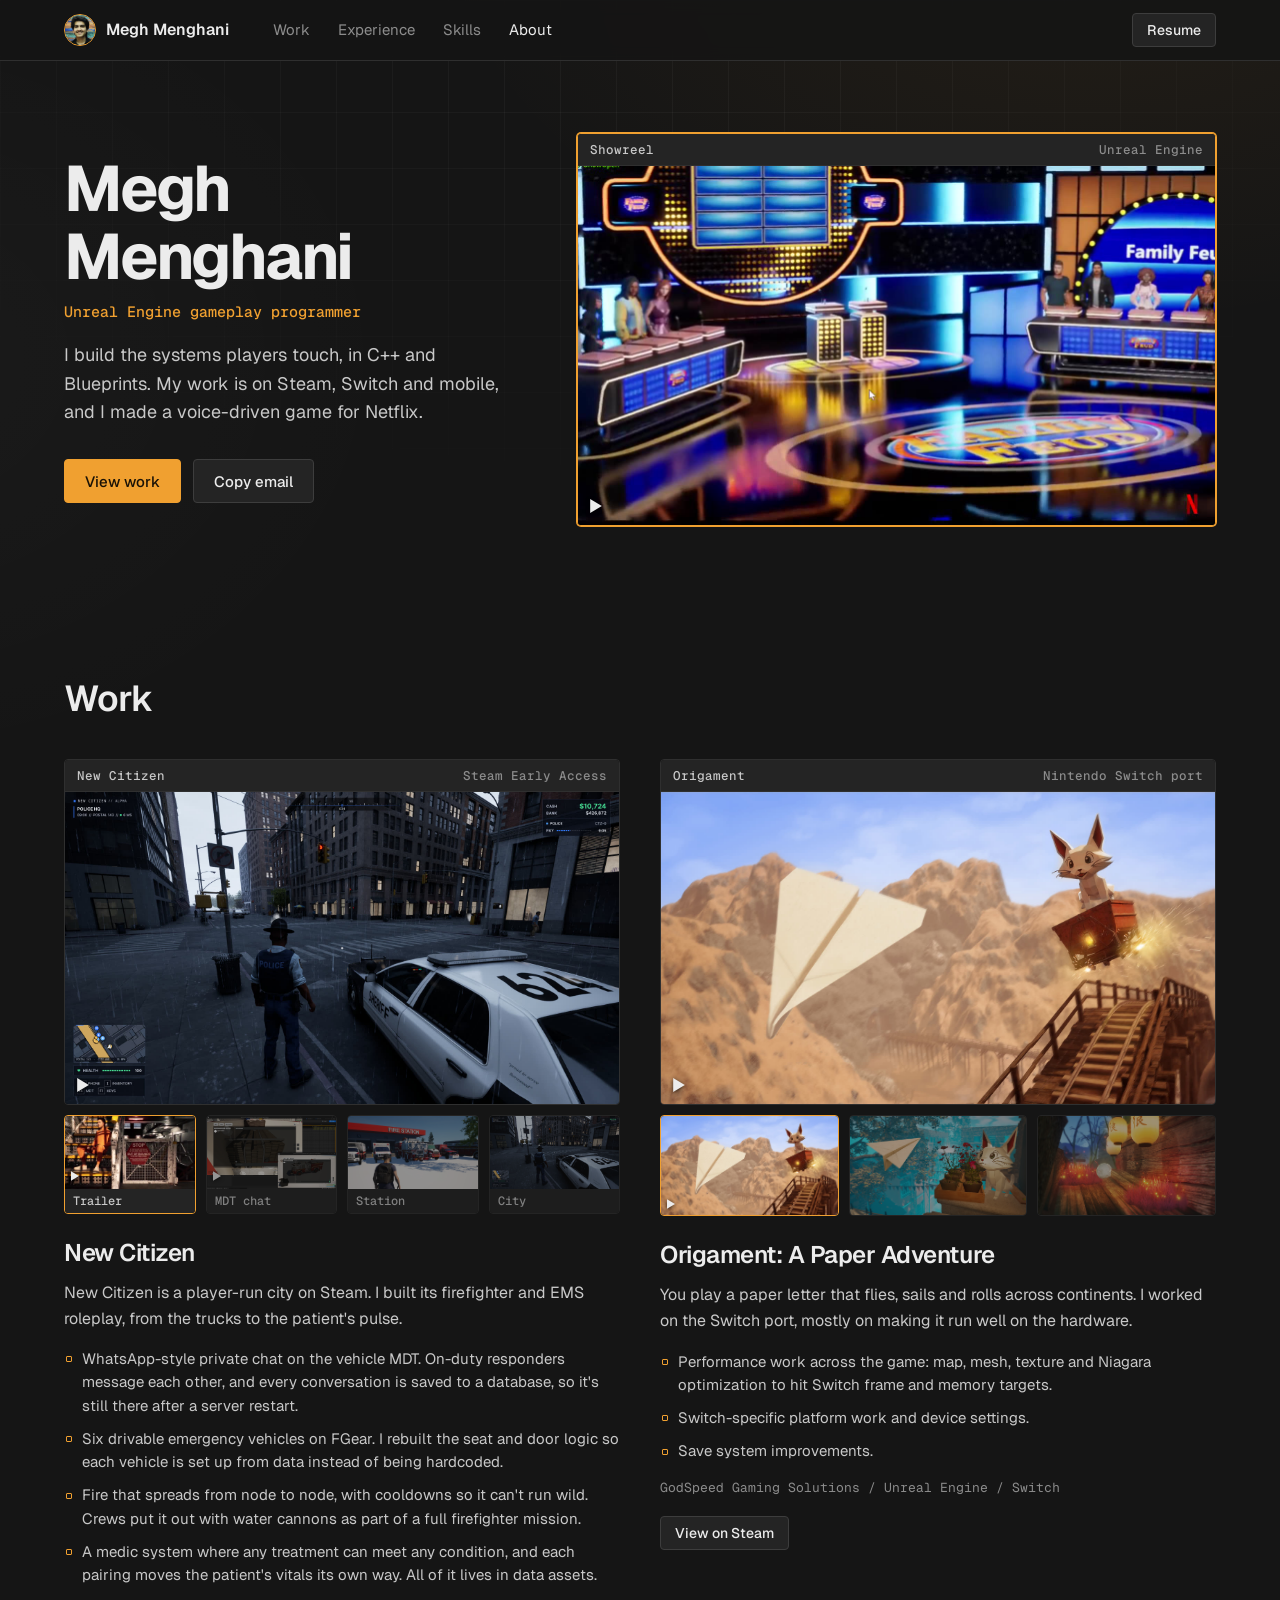
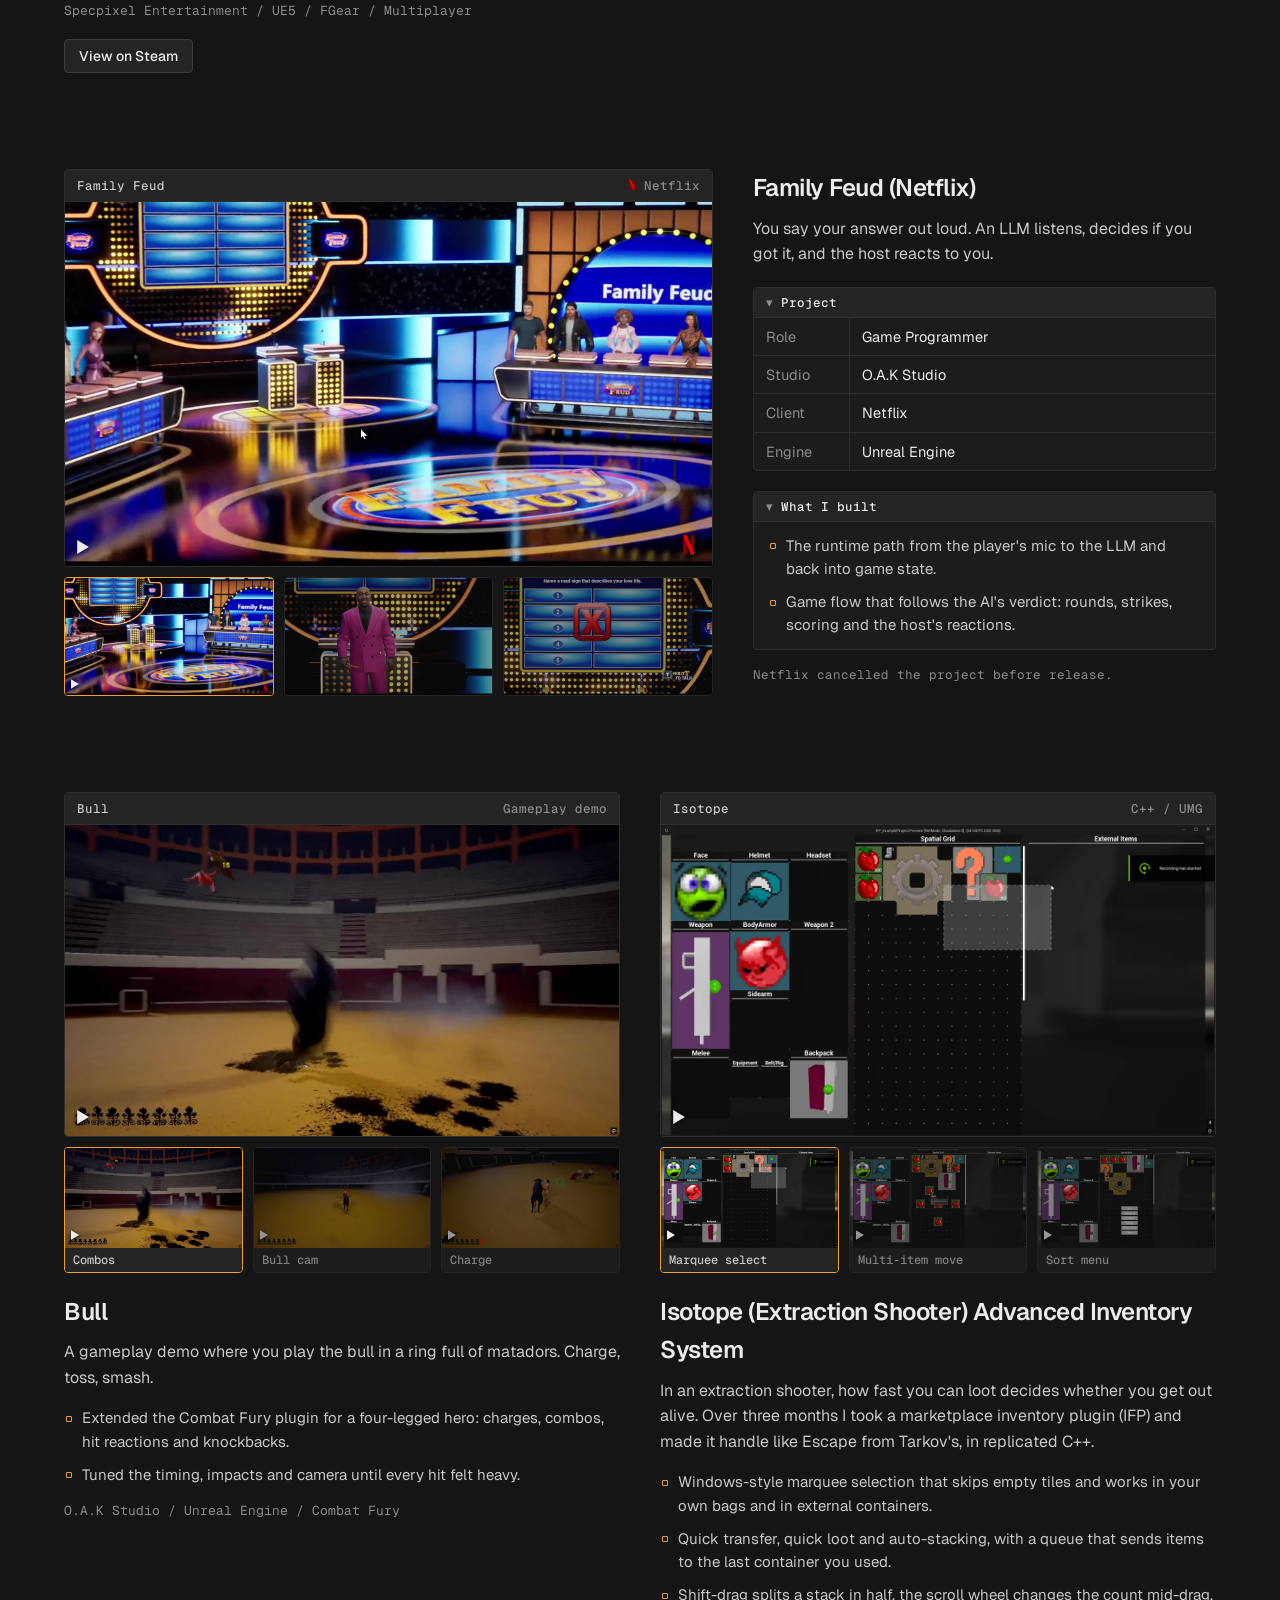
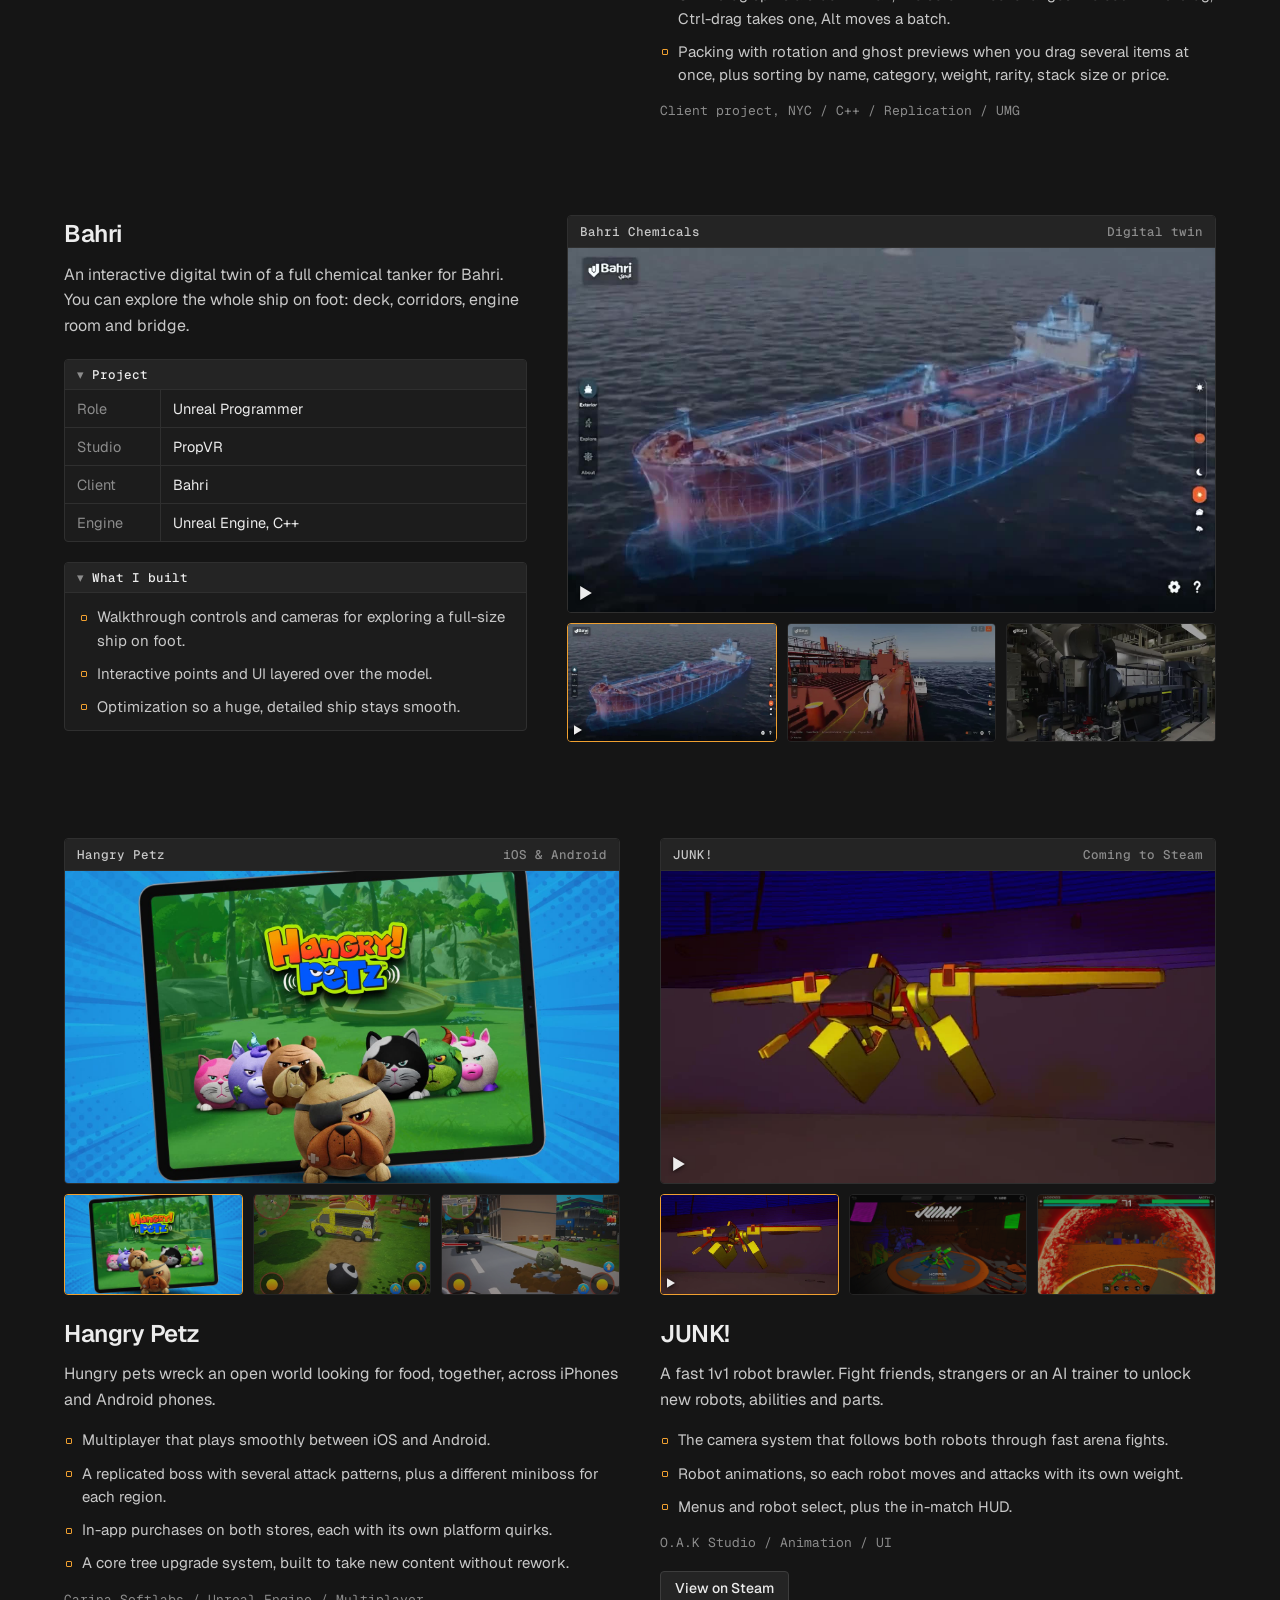
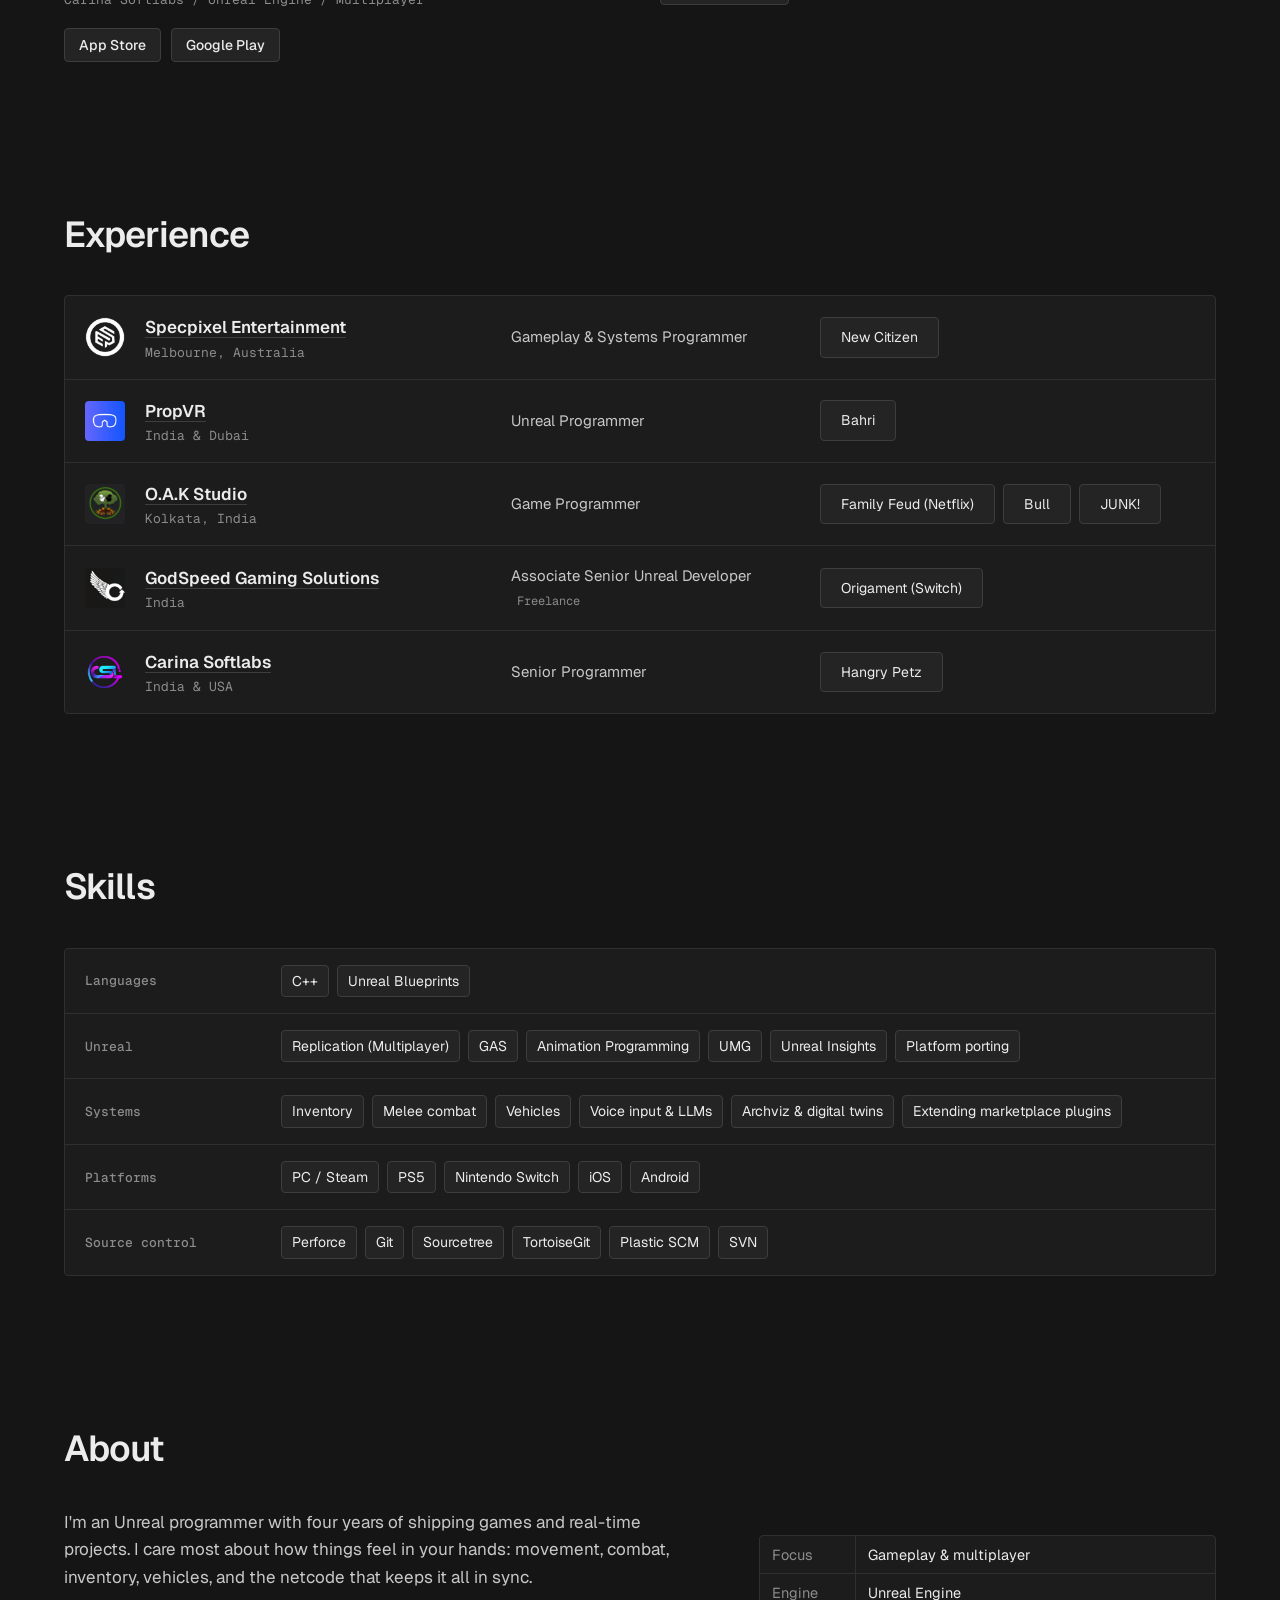
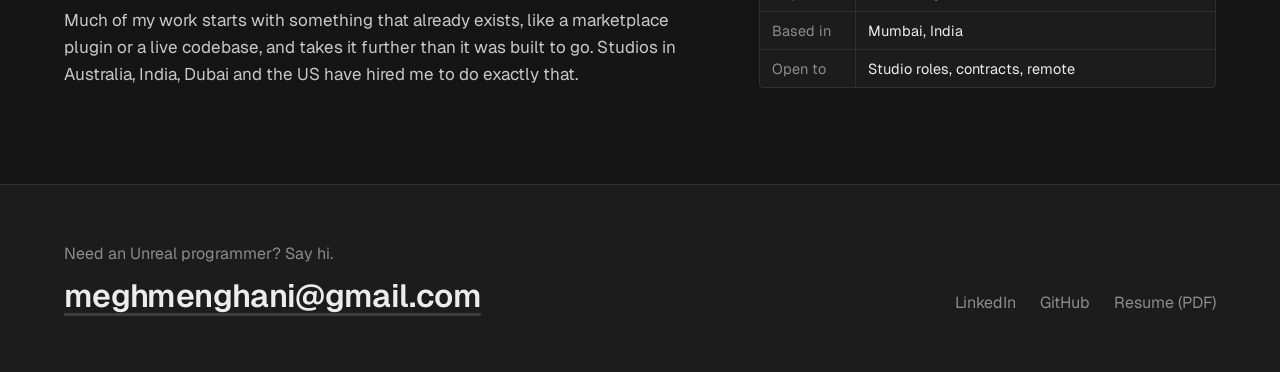
==== index.html @ 08fe666b "Initial portfolio site Single-page Unreal Engine portfolio: showreel, seven projects with video loop" ====
<!DOCTYPE html>
<html lang="en">
<head>
  <meta charset="UTF-8">
  <meta name="viewport" content="width=device-width, initial-scale=1.0">
  <title>Megh Menghani | Unreal Engine Programmer</title>
  <meta name="description" content="Megh Menghani builds gameplay systems in Unreal Engine. Work on Steam, Nintendo Switch, mobile, Netflix and real-time visualization.">
  <meta property="og:title" content="Megh Menghani | Unreal Engine Programmer">
  <meta property="og:description" content="Gameplay and multiplayer systems in Unreal Engine C++.">
  <meta property="og:image" content="assets/images/showreel.jpg">
  <meta name="theme-color" content="#151515">
  <link rel="icon" type="image/png" href="assets/images/favicon.png">

  <link rel="preconnect" href="https://fonts.googleapis.com">
  <link rel="preconnect" href="https://fonts.gstatic.com" crossorigin>
  <link href="https://fonts.googleapis.com/css2?family=Geist:wght@400;500;600;700&family=Geist+Mono:wght@400;500&display=swap" rel="stylesheet">
  <link rel="stylesheet" href="css/style.css?v=5">
</head>
<body>

  <header class="menubar">
    <div class="container menubar-inner">
      <a href="#top" class="brand">
        <img class="brand-mark" src="assets/images/megh-avatar.jpg" alt="" width="32" height="32">
        <span>Megh Menghani</span>
      </a>
      <nav class="menubar-links" aria-label="Sections">
        <a href="#work">Work</a>
        <a href="#experience">Experience</a>
        <a href="#skills">Skills</a>
        <a href="#about">About</a>
      </nav>
      <a href="assets/docs/resume.pdf" class="btn btn-ghost btn-sm" target="_blank" rel="noopener">Resume</a>
    </div>
  </header>

  <main id="top">
    <section class="hero container">
      <div class="hero-copy">
        <h1>Megh Menghani</h1>
        <p class="hero-role">Unreal Engine gameplay programmer</p>
        <p class="hero-sub">I build the systems players touch, in C++ and Blueprints. My work is on Steam, Switch and mobile, and I made a voice-driven game for Netflix.</p>
        <div class="hero-actions">
          <a href="#work" class="btn btn-primary">View work</a>
          <button type="button" class="btn btn-ghost js-copy-email">Copy email</button>
        </div>
      </div>

      <figure class="viewport is-selected hero-viewport">
        <figcaption class="viewport-bar">
          <span>Showreel</span>
          <span class="viewport-bar-meta">Unreal Engine</span>
        </figcaption>
        <video src="assets/video/showreel.mp4" poster="assets/images/showreel.jpg" autoplay muted loop playsinline preload="metadata" aria-label="Showreel of Family Feud, Bull, Bahri, Origament, New Citizen and the Isotope inventory"></video>
      </figure>
    </section>

    <section id="work" class="section container">
      <h2 class="section-title">Work</h2>

      <div class="project-pair">
        <!-- New Citizen (Specpixel) -->
        <article id="new-citizen" class="project reveal">
          <figure class="viewport">
            <figcaption class="viewport-bar">
              <span>New Citizen</span>
              <span class="viewport-bar-meta">Steam Early Access</span>
            </figcaption>
            <video class="js-main" src="assets/video/new-citizen-loop.mp4" poster="assets/images/new-citizen-1.jpg" muted loop playsinline preload="metadata" aria-label="New Citizen trailer clip"></video>
          </figure>
          <div class="thumbs thumbs-labeled">
            <button type="button" class="is-active" data-video="assets/video/new-citizen-loop.mp4"><img src="assets/images/new-citizen-trailer.jpg" alt="" loading="lazy"><span>Trailer</span></button>
            <button type="button" data-video="assets/video/new-citizen-mdt.mp4"><img src="assets/images/new-citizen-mdt.jpg" alt="" loading="lazy"><span>MDT chat</span></button>
            <button type="button"><img src="assets/images/new-citizen-3.jpg" alt="A paramedic in front of the fire station with the emergency vehicle fleet" loading="lazy"><span>Station</span></button>
            <button type="button"><img src="assets/images/new-citizen-1.jpg" alt="Police patrol on a city street" loading="lazy"><span>City</span></button>
          </div>
          <div class="details">
            <h3 class="details-title">New Citizen</h3>
            <p class="details-pitch">New Citizen is a player-run city on Steam. I built its firefighter and EMS roleplay, from the trucks to the patient's pulse.</p>
            <ul class="built">
              <li>WhatsApp-style private chat on the vehicle MDT. On-duty responders message each other, and every conversation is saved to a database, so it's still there after a server restart.</li>
              <li>Six drivable emergency vehicles on FGear. I rebuilt the seat and door logic so each vehicle is set up from data instead of being hardcoded.</li>
              <li>Fire that spreads from node to node, with cooldowns so it can't run wild. Crews put it out with water cannons as part of a full firefighter mission.</li>
              <li>A medic system where any treatment can meet any condition, and each pairing moves the patient's vitals its own way. All of it lives in data assets.</li>
            </ul>
            <p class="stack">Specpixel Entertainment / UE5 / FGear / Multiplayer</p>
            <div class="links">
              <a href="https://store.steampowered.com/app/2019700/New_Citizen_Alpha/" target="_blank" rel="noopener" class="btn btn-ghost btn-sm">View on Steam</a>
            </div>
          </div>
        </article>

        <!-- Origament (GodSpeed, Switch port) -->
        <article id="origament" class="project reveal">
          <figure class="viewport">
            <figcaption class="viewport-bar">
              <span>Origament</span>
              <span class="viewport-bar-meta">Nintendo Switch port</span>
            </figcaption>
            <video class="js-main" src="assets/video/origament-loop.mp4" poster="assets/images/origament-1.jpg" muted loop playsinline preload="metadata" aria-label="Origament trailer clip"></video>
          </figure>
          <div class="thumbs">
            <button type="button" class="is-active" data-video="assets/video/origament-loop.mp4"><img src="assets/images/origament-1.jpg" alt="Paper plane flying over a desert canyon" loading="lazy"></button>
            <button type="button"><img src="assets/images/origament-2.jpg" alt="Paper cat beside a flying paper plane" loading="lazy"></button>
            <button type="button"><img src="assets/images/origament-3.jpg" alt="Lantern-lit wooden walkway at night" loading="lazy"></button>
          </div>
          <div class="details">
            <h3 class="details-title">Origament: A Paper Adventure</h3>
            <p class="details-pitch">You play a paper letter that flies, sails and rolls across continents. I worked on the Switch port, mostly on making it run well on the hardware.</p>
            <ul class="built">
              <li>Performance work across the game: map, mesh, texture and Niagara optimization to hit Switch frame and memory targets.</li>
              <li>Switch-specific platform work and device settings.</li>
              <li>Save system improvements.</li>
            </ul>
            <p class="stack">GodSpeed Gaming Solutions / Unreal Engine / Switch</p>
            <div class="links">
              <a href="https://store.steampowered.com/app/3448430/Origament_A_Paper_Adventure/" target="_blank" rel="noopener" class="btn btn-ghost btn-sm">View on Steam</a>
            </div>
          </div>
        </article>
      </div>

      <!-- Family Feud (Netflix, O.A.K Studio) -->
      <article id="family-feud" class="project project-feature reveal">
        <div class="media">
          <figure class="viewport">
            <figcaption class="viewport-bar">
              <span>Family Feud</span>
              <span class="viewport-bar-meta"><img class="bar-logo" src="assets/images/netflix_logo_transparent.png" alt="" width="12" height="12">Netflix</span>
            </figcaption>
            <video class="js-main" src="assets/video/family-feud-loop.mp4" poster="assets/images/family-feud-loop.jpg" muted loop playsinline preload="metadata" aria-label="Family Feud gameplay clip, opening with the Netflix intro"></video>
          </figure>
          <div class="thumbs">
            <button type="button" class="is-active" data-video="assets/video/family-feud-loop.mp4"><img src="assets/images/family-feud-loop.jpg" alt="Family Feud gameplay clip" loading="lazy"></button>
            <button type="button"><img src="assets/images/family-feud-2.jpg" alt="The AI host in a pink suit reacting on stage" loading="lazy"></button>
            <button type="button"><img src="assets/images/family-feud-3.jpg" alt="Survey board with a strike" loading="lazy"></button>
          </div>
        </div>

        <div class="details">
          <h3 class="details-title">Family Feud (Netflix)</h3>
          <p class="details-pitch">You say your answer out loud. An LLM listens, decides if you got it, and the host reacts to you.</p>

          <div class="details-group">
            <div class="details-header">Project</div>
            <dl class="props">
              <dt>Role</dt><dd>Game Programmer</dd>
              <dt>Studio</dt><dd>O.A.K Studio</dd>
              <dt>Client</dt><dd>Netflix</dd>
              <dt>Engine</dt><dd>Unreal Engine</dd>
            </dl>
          </div>

          <div class="details-group">
            <div class="details-header">What I built</div>
            <ul class="built">
              <li>The runtime path from the player's mic to the LLM and back into game state.</li>
              <li>Game flow that follows the AI's verdict: rounds, strikes, scoring and the host's reactions.</li>
            </ul>
          </div>
          <p class="note">Netflix cancelled the project before release.</p>
        </div>
      </article>

      <div class="project-pair">
        <!-- Bull (O.A.K Studio gameplay demo) -->
        <article id="bull" class="project reveal">
          <figure class="viewport">
            <figcaption class="viewport-bar">
              <span>Bull</span>
              <span class="viewport-bar-meta">Gameplay demo</span>
            </figcaption>
            <video class="js-main" src="assets/video/bull-loop.mp4" poster="assets/images/bull-loop.jpg" muted loop playsinline preload="metadata" aria-label="Bull combat clip: a bull tossing matadors around an arena"></video>
          </figure>
          <div class="thumbs thumbs-labeled">
            <button type="button" class="is-active" data-video="assets/video/bull-loop.mp4"><img src="assets/images/bull-loop.jpg" alt="" loading="lazy"><span>Combos</span></button>
            <button type="button" data-video="assets/video/bull-run.mp4"><img src="assets/images/bull-run.jpg" alt="" loading="lazy"><span>Bull cam</span></button>
            <button type="button" data-video="assets/video/bull-charge.mp4"><img src="assets/images/bull-charge.jpg" alt="" loading="lazy"><span>Charge</span></button>
          </div>
          <div class="details">
            <h3 class="details-title">Bull</h3>
            <p class="details-pitch">A gameplay demo where you play the bull in a ring full of matadors. Charge, toss, smash.</p>
            <ul class="built">
              <li>Extended the Combat Fury plugin for a four-legged hero: charges, combos, hit reactions and knockbacks.</li>
              <li>Tuned the timing, impacts and camera until every hit felt heavy.</li>
            </ul>
            <p class="stack">O.A.K Studio / Unreal Engine / Combat Fury</p>
          </div>
        </article>

        <!-- Isotope inventory (client project, NYC) -->
        <article id="inventory" class="project reveal">
          <figure class="viewport">
            <figcaption class="viewport-bar">
              <span>Isotope</span>
              <span class="viewport-bar-meta">C++ / UMG</span>
            </figcaption>
            <video class="js-main" src="assets/video/inventory-marquee.mp4" poster="assets/images/inventory-marquee.jpg" muted loop playsinline preload="metadata" aria-label="Marquee selection in the inventory grid"></video>
          </figure>
          <div class="thumbs thumbs-labeled">
            <button type="button" class="is-active" data-video="assets/video/inventory-marquee.mp4"><img src="assets/images/inventory-marquee.jpg" alt="" loading="lazy"><span>Marquee select</span></button>
            <button type="button" data-video="assets/video/inventory-multi.mp4"><img src="assets/images/inventory-multi.jpg" alt="" loading="lazy"><span>Multi-item move</span></button>
            <button type="button" data-video="assets/video/inventory-sort.mp4"><img src="assets/images/inventory-sort.jpg" alt="" loading="lazy"><span>Sort menu</span></button>
          </div>
          <div class="details">
            <h3 class="details-title">Isotope (Extraction Shooter) Advanced Inventory System</h3>
            <p class="details-pitch">In an extraction shooter, how fast you can loot decides whether you get out alive. Over three months I took a marketplace inventory plugin (IFP) and made it handle like Escape from Tarkov's, in replicated C++.</p>
            <ul class="built">
              <li>Windows-style marquee selection that skips empty tiles and works in your own bags and in external containers.</li>
              <li>Quick transfer, quick loot and auto-stacking, with a queue that sends items to the last container you used.</li>
              <li>Shift-drag splits a stack in half, the scroll wheel changes the count mid-drag, Ctrl-drag takes one, Alt moves a batch.</li>
              <li>Packing with rotation and ghost previews when you drag several items at once, plus sorting by name, category, weight, rarity, stack size or price.</li>
            </ul>
            <p class="stack">Client project, NYC / C++ / Replication / UMG</p>
          </div>
        </article>
      </div>

      <!-- Bahri (PropVR) -->
      <article id="bahri" class="project project-feature project-feature--flip reveal">
        <div class="media">
          <figure class="viewport">
            <figcaption class="viewport-bar">
              <span>Bahri Chemicals</span>
              <span class="viewport-bar-meta">Digital twin</span>
            </figcaption>
            <video class="js-main" src="assets/video/bahri-loop.mp4" poster="assets/images/bahri-loop.jpg" muted loop playsinline preload="metadata" aria-label="Bahri tanker walkthrough clip"></video>
          </figure>
          <div class="thumbs">
            <button type="button" class="is-active" data-video="assets/video/bahri-loop.mp4"><img src="assets/images/bahri-loop.jpg" alt="Bahri walkthrough clip" loading="lazy"></button>
            <button type="button"><img src="assets/images/bahri-2.jpg" alt="Walking the tanker's deck" loading="lazy"></button>
            <button type="button"><img src="assets/images/bahri-3.jpg" alt="The ship's bridge" loading="lazy"></button>
          </div>
        </div>

        <div class="details">
          <h3 class="details-title">Bahri</h3>
          <p class="details-pitch">An interactive digital twin of a full chemical tanker for Bahri. You can explore the whole ship on foot: deck, corridors, engine room and bridge.</p>

          <div class="details-group">
            <div class="details-header">Project</div>
            <dl class="props">
              <dt>Role</dt><dd>Unreal Programmer</dd>
              <dt>Studio</dt><dd>PropVR</dd>
              <dt>Client</dt><dd>Bahri</dd>
              <dt>Engine</dt><dd>Unreal Engine, C++</dd>
            </dl>
          </div>

          <div class="details-group">
            <div class="details-header">What I built</div>
            <!-- VERIFY: swap in exactly what you built on Bahri -->
            <ul class="built">
              <li>Walkthrough controls and cameras for exploring a full-size ship on foot.</li>
              <li>Interactive points and UI layered over the model.</li>
              <li>Optimization so a huge, detailed ship stays smooth.</li>
            </ul>
          </div>
        </div>
      </article>

      <div class="project-pair">
        <!-- Hangry Petz (Carina Softlabs) -->
        <article id="hangry-petz" class="project reveal">
          <figure class="viewport">
            <figcaption class="viewport-bar">
              <span>Hangry Petz</span>
              <span class="viewport-bar-meta">iOS &amp; Android</span>
            </figcaption>
            <img class="js-main" src="assets/images/hangry-petz-1.jpg" alt="Hangry Petz key art with the cast of round pets" width="1600" height="900" loading="lazy">
          </figure>
          <div class="thumbs">
            <button type="button" class="is-active"><img src="assets/images/hangry-petz-1.jpg" alt="Hangry Petz key art with the cast of round pets" loading="lazy"></button>
            <button type="button"><img src="assets/images/hangry-petz-2.jpg" alt="A pet chasing a food truck" loading="lazy"></button>
            <button type="button"><img src="assets/images/hangry-petz-3.jpg" alt="A pet digging up a city street" loading="lazy"></button>
          </div>
          <div class="details">
            <h3 class="details-title">Hangry Petz</h3>
            <p class="details-pitch">Hungry pets wreck an open world looking for food, together, across iPhones and Android phones.</p>
            <ul class="built">
              <li>Multiplayer that plays smoothly between iOS and Android.</li>
              <li>A replicated boss with several attack patterns, plus a different miniboss for each region.</li>
              <li>In-app purchases on both stores, each with its own platform quirks.</li>
              <li>A core tree upgrade system, built to take new content without rework.</li>
            </ul>
            <p class="stack">Carina Softlabs / Unreal Engine / Multiplayer</p>
            <div class="links">
              <a href="https://apps.apple.com/us/app/hangry-petz/id6737511091" target="_blank" rel="noopener" class="btn btn-ghost btn-sm">App Store</a>
              <a href="https://play.google.com/store/apps/details?id=com.miracleskies.hangrypetz" target="_blank" rel="noopener" class="btn btn-ghost btn-sm">Google Play</a>
            </div>
          </div>
        </article>

        <!-- JUNK! (301 LLC) -->
        <article id="junk" class="project reveal">
          <figure class="viewport">
            <figcaption class="viewport-bar">
              <span>JUNK!</span>
              <span class="viewport-bar-meta">Coming to Steam</span>
            </figcaption>
            <video class="js-main" src="assets/video/junk-loop.mp4" poster="assets/images/junk-loop.jpg" muted loop playsinline preload="metadata" aria-label="JUNK! teaser clip"></video>
          </figure>
          <div class="thumbs">
            <button type="button" class="is-active" data-video="assets/video/junk-loop.mp4"><img src="assets/images/junk-loop.jpg" alt="JUNK! teaser clip" loading="lazy"></button>
            <button type="button"><img src="assets/images/junk-1.jpg" alt="Robot select screen" loading="lazy"></button>
            <button type="button"><img src="assets/images/junk-3.jpg" alt="Two robots fighting under a red energy dome" loading="lazy"></button>
          </div>
          <div class="details">
            <h3 class="details-title">JUNK!</h3>
            <p class="details-pitch">A fast 1v1 robot brawler. Fight friends, strangers or an AI trainer to unlock new robots, abilities and parts.</p>
            <ul class="built">
              <li>The camera system that follows both robots through fast arena fights.</li>
              <li>Robot animations, so each robot moves and attacks with its own weight.</li>
              <li>Menus and robot select, plus the in-match HUD.</li>
            </ul>
            <p class="stack">O.A.K Studio / Animation / UI</p>
            <div class="links">
              <a href="https://store.steampowered.com/app/2178300/JUNK/" target="_blank" rel="noopener" class="btn btn-ghost btn-sm">View on Steam</a>
            </div>
          </div>
        </article>
      </div>
    </section>

    <section id="experience" class="section container">
      <h2 class="section-title">Experience</h2>
      <ol class="panel xp reveal">
        <li class="xp-row">
          <img class="xp-logo" src="assets/images/logos/specpixel.png" alt="" width="36" height="36">
          <div class="xp-company">
            <a href="https://www.specpixel.com" target="_blank" rel="noopener">Specpixel Entertainment</a>
            <span>Melbourne, Australia</span>
          </div>
          <div class="xp-role">Gameplay &amp; Systems Programmer</div>
          <ul class="xp-projects chips"><li><a href="#new-citizen">New Citizen</a></li></ul>
        </li>
        <li class="xp-row">
          <img class="xp-logo" src="assets/images/logos/propvr.png" alt="" width="36" height="36">
          <div class="xp-company">
            <a href="https://www.linkedin.com/company/propvr/" target="_blank" rel="noopener">PropVR</a>
            <span>India &amp; Dubai</span>
          </div>
          <div class="xp-role">Unreal Programmer</div>
          <ul class="xp-projects chips"><li><a href="#bahri">Bahri</a></li></ul>
        </li>
        <li class="xp-row">
          <img class="xp-logo" src="assets/images/logos/oak.png" alt="" width="36" height="36">
          <div class="xp-company">
            <a href="https://oakstudio.co.in" target="_blank" rel="noopener">O.A.K Studio</a>
            <span>Kolkata, India</span>
          </div>
          <div class="xp-role">Game Programmer</div>
          <ul class="xp-projects chips"><li><a href="#family-feud">Family Feud (Netflix)</a></li><li><a href="#bull">Bull</a></li><li><a href="#junk">JUNK!</a></li></ul>
        </li>
        <li class="xp-row">
          <img class="xp-logo" src="assets/images/logos/godspeed.png" alt="" width="36" height="36">
          <div class="xp-company">
            <a href="https://www.godspeedgames.com" target="_blank" rel="noopener">GodSpeed Gaming Solutions</a>
            <span>India</span>
          </div>
          <div class="xp-role">Associate Senior Unreal Developer <small>Freelance</small></div>
          <ul class="xp-projects chips"><li><a href="#origament">Origament (Switch)</a></li></ul>
        </li>
        <li class="xp-row">
          <img class="xp-logo" src="assets/images/logos/carina.png" alt="" width="36" height="36">
          <div class="xp-company">
            <a href="https://www.carinasoftlabs.com" target="_blank" rel="noopener">Carina Softlabs</a>
            <span>India &amp; USA</span>
          </div>
          <div class="xp-role">Senior Programmer</div>
          <ul class="xp-projects chips"><li><a href="#hangry-petz">Hangry Petz</a></li></ul>
        </li>
      </ol>
    </section>

    <section id="skills" class="section container">
      <h2 class="section-title">Skills</h2>
      <div class="panel reveal">
        <div class="skill-row">
          <span class="skill-label">Languages</span>
          <ul class="chips"><li>C++</li><li>Unreal Blueprints</li></ul>
        </div>
        <div class="skill-row">
          <span class="skill-label">Unreal</span>
          <ul class="chips"><li>Replication (Multiplayer)</li><li>GAS</li><li>Animation Programming</li><li>UMG</li><li>Unreal Insights</li><li>Platform porting</li></ul>
        </div>
        <div class="skill-row">
          <span class="skill-label">Systems</span>
          <ul class="chips"><li>Inventory</li><li>Melee combat</li><li>Vehicles</li><li>Voice input &amp; LLMs</li><li>Archviz &amp; digital twins</li><li>Extending marketplace plugins</li></ul>
        </div>
        <div class="skill-row">
          <span class="skill-label">Platforms</span>
          <ul class="chips"><li>PC / Steam</li><li>PS5</li><li>Nintendo Switch</li><li>iOS</li><li>Android</li></ul>
        </div>
        <div class="skill-row">
          <span class="skill-label">Source control</span>
          <ul class="chips"><li>Perforce</li><li>Git</li><li>Sourcetree</li><li>TortoiseGit</li><li>Plastic SCM</li><li>SVN</li></ul>
        </div>
      </div>
    </section>

    <section id="about" class="section container about">
      <div class="about-text reveal">
        <h2 class="section-title">About</h2>
        <p>I'm an Unreal programmer with four years of shipping games and real-time projects. I care most about how things feel in your hands: movement, combat, inventory, vehicles, and the netcode that keeps it all in sync.</p>
        <p>Much of my work starts with something that already exists, like a marketplace plugin or a live codebase, and takes it further than it was built to go. Studios in Australia, India, Dubai and the US have hired me to do exactly that.</p>
      </div>
      <dl class="props about-props reveal">
        <dt>Focus</dt><dd>Gameplay &amp; multiplayer</dd>
        <dt>Engine</dt><dd>Unreal Engine</dd>
        <dt>Based in</dt><dd>Mumbai, India</dd>
        <dt>Open to</dt><dd>Studio roles, contracts, remote</dd>
      </dl>
    </section>
  </main>

  <footer class="footer">
    <div class="container footer-inner">
      <div>
        <p class="footer-lead">Need an Unreal programmer? Say hi.</p>
        <button type="button" class="footer-email js-copy-email">meghmenghani@gmail.com</button>
      </div>
      <nav class="footer-links" aria-label="Elsewhere">
        <a href="https://www.linkedin.com/in/megh-menghani/" target="_blank" rel="noopener">LinkedIn</a>
        <a href="https://github.com/Megh-Menghani" target="_blank" rel="noopener">GitHub</a>
        <a href="assets/docs/resume.pdf" target="_blank" rel="noopener">Resume (PDF)</a>
      </nav>
    </div>
  </footer>

  <div id="toast" class="toast" role="status" aria-live="polite">Email copied</div>

  <script src="js/main.js?v=4"></script>
</body>
</html>
---- css/style.css ----
/* Megh Menghani portfolio. Unreal Editor-inspired dark panels, one accent:
   the orange outline UE draws around a selected actor. */

:root {
  --bg: #151515;          /* editor background */
  --panel: #1c1c1c;       /* details / outliner panel */
  --panel-head: #242424;  /* category header, viewport bar */
  --line: #2f2f2f;
  --line-strong: #3d3d3d;
  --text: #c8c8c8;
  --text-bright: #ececec;
  --text-muted: #8c8c8c;
  --accent: #f0a030;      /* selection orange */
  --accent-ink: #1a1206;
  --radius: 4px;
  --font: "Geist", system-ui, -apple-system, "Segoe UI", sans-serif;
  --mono: "Geist Mono", ui-monospace, Consolas, monospace;
  --ease: cubic-bezier(0.16, 1, 0.3, 1);
  color-scheme: dark;
}

*, *::before, *::after { box-sizing: border-box; }
html { scroll-behavior: smooth; scroll-padding-top: 72px; }
body {
  margin: 0;
  background:
    radial-gradient(1100px 700px at 85% -10%, rgb(240 160 48 / .07), transparent 60%),
    radial-gradient(900px 700px at -10% 40%, rgb(255 255 255 / .025), transparent 60%),
    var(--bg);
  background-attachment: fixed;
  color: var(--text);
  font: 400 16px/1.6 var(--font);
  -webkit-font-smoothing: antialiased;
}
/* Editor viewport grid behind everything, fading out down the screen. See DESIGN.md to revert. */
body::before {
  content: ""; position: fixed; inset: 0; z-index: -1; pointer-events: none;
  background:
    linear-gradient(rgb(255 255 255 / .035) 1px, transparent 1px) 0 0 / 56px 56px,
    linear-gradient(90deg, rgb(255 255 255 / .035) 1px, transparent 1px) 0 0 / 56px 56px;
  -webkit-mask-image: radial-gradient(ellipse 90% 70% at 50% 0%, #000 20%, transparent 85%);
          mask-image: radial-gradient(ellipse 90% 70% at 50% 0%, #000 20%, transparent 85%);
}
img { display: block; max-width: 100%; height: auto; }
a { color: inherit; text-decoration: none; }
h1, h2, h3, p, ul, dl, figure { margin: 0; }
ul { padding: 0; list-style: none; }
:focus-visible { outline: 2px solid var(--accent); outline-offset: 2px; }

.container { width: 100%; max-width: 1200px; margin: 0 auto; padding-inline: 24px; }

/* Buttons */
.btn {
  display: inline-flex; align-items: center; justify-content: center;
  height: 44px; padding: 0 20px;
  border: 1px solid var(--line-strong); border-radius: var(--radius);
  background: var(--panel-head); color: var(--text-bright);
  font: 500 15px var(--font); white-space: nowrap; cursor: pointer;
  transition: border-color .2s var(--ease), background .2s var(--ease), transform .1s;
}
.btn:hover { border-color: var(--accent); }
.btn:active { transform: translateY(1px); }
.btn-primary { background: var(--accent); border-color: var(--accent); color: var(--accent-ink); }
.btn-primary:hover { background: #f5b04e; }
.btn-sm { height: 34px; padding: 0 14px; font-size: 14px; }

/* Menu bar */
.menubar {
  position: sticky; top: 0; z-index: 10;
  background: rgb(21 21 21 / .92);
  backdrop-filter: blur(8px); -webkit-backdrop-filter: blur(8px);
  border-bottom: 1px solid var(--line);
}
.menubar-inner { display: flex; align-items: center; gap: 32px; height: 60px; }
.brand { display: flex; align-items: center; gap: 10px; font-weight: 600; color: var(--text-bright); }
.brand-mark {
  width: 32px; height: 32px; object-fit: cover;
  border: 1.5px solid var(--accent); border-radius: 50%;
}
.menubar-links { display: flex; gap: 4px; margin-right: auto; }
.menubar-links a {
  padding: 6px 12px; border-radius: var(--radius);
  font-size: 15px; color: var(--text-muted);
  transition: color .2s, background .2s;
}
.menubar-links a:hover { color: var(--text-bright); background: var(--panel-head); }
.menubar-links a.active { color: var(--text-bright); }

/* Viewport frame: the editor viewport, used for all project media */
.viewport {
  position: relative;
  border: 1px solid var(--line); border-radius: var(--radius);
  background: #0e0e0e; overflow: hidden;
  transition: border-color .25s var(--ease), box-shadow .25s var(--ease);
}
.viewport > video { cursor: pointer; }

/* Small play badge on paused videos; hidden while playing */
.viewport.has-video::after,
.thumbs button[data-video]::after {
  content: ""; position: absolute; pointer-events: none;
  background: no-repeat center / contain url("data:image/svg+xml,%3Csvg xmlns='http://www.w3.org/2000/svg' viewBox='0 0 10 12'%3E%3Cpath d='M0 0l10 6-10 6z' fill='%23ececec'/%3E%3C/svg%3E");
  filter: drop-shadow(0 1px 2px rgb(0 0 0 / .8));
  transition: opacity .25s var(--ease);
}
.viewport.has-video::after { left: 12px; bottom: 12px; width: 12px; height: 14px; }
.viewport.is-playing::after { opacity: 0; }
.thumbs button[data-video] { position: relative; }
.thumbs button[data-video]::after { left: 6px; bottom: 6px; width: 8px; height: 10px; }
.thumbs-labeled button[data-video]::after { bottom: 32px; }
.viewport > img, .viewport > video { display: block; width: 100%; aspect-ratio: 16 / 9; object-fit: cover; }
.viewport-bar {
  display: flex; justify-content: space-between; gap: 12px;
  padding: 7px 12px;
  background: var(--panel-head); border-bottom: 1px solid var(--line);
  font: 500 12.5px var(--mono); color: var(--text);
}
.viewport-bar-meta { color: var(--text-muted); }
/* Selected-actor outline, on the hero and on hover */
.viewport.is-selected,
.project:hover .viewport {
  border-color: var(--accent);
  box-shadow: 0 0 0 1px var(--accent);
}
/* Empty viewport: editor grid floor until real captures exist */
.viewport-grid {
  display: grid; place-items: center; aspect-ratio: 16 / 9;
  background:
    radial-gradient(ellipse at center, transparent 30%, #0e0e0e 85%),
    linear-gradient(#232323 1px, transparent 1px) 0 0 / 40px 40px,
    linear-gradient(90deg, #232323 1px, transparent 1px) 0 0 / 40px 40px,
    #121212;
}
.viewport-grid span { font: 600 clamp(22px, 3vw, 32px) var(--font); color: var(--line-strong); letter-spacing: -0.02em; }

/* Hero */
.hero {
  display: grid; grid-template-columns: 5fr 7fr; gap: 56px; align-items: center;
  padding-top: 72px; padding-bottom: 96px;
}
.hero h1 {
  font-size: clamp(40px, 5.2vw, 64px); font-weight: 700;
  line-height: 1.05; letter-spacing: -0.035em; color: var(--text-bright);
}
.hero-role { margin-top: 12px; font: 500 15px var(--mono); color: var(--accent); }
.hero-sub { margin-top: 20px; max-width: 40ch; font-size: 18px; color: var(--text); }
.hero-actions { display: flex; flex-wrap: wrap; gap: 12px; margin-top: 32px; }

/* Sections */
.section { padding-top: 48px; padding-bottom: 96px; }
.section-title {
  margin-bottom: 32px;
  font-size: clamp(28px, 3vw, 36px); font-weight: 600;
  letter-spacing: -0.025em; color: var(--text-bright);
}

/* Projects */
.project-feature { display: grid; grid-template-columns: 7fr 5fr; gap: 40px; align-items: start; }
.project-feature--flip { grid-template-columns: 5fr 7fr; }
.project-feature--flip .media { order: 2; }
.project-pair, .project-feature + .project-pair, .project-pair + .project-feature { margin-top: 96px; }
.section-title + .project-pair { margin-top: 0; }
.project-pair { display: grid; grid-template-columns: 1fr 1fr; gap: 40px; }

/* Thumbnail strip under feature media; click swaps the main shot */
.thumbs { display: grid; grid-auto-flow: column; grid-auto-columns: 1fr; gap: 10px; margin-top: 10px; }
.thumbs button {
  padding: 0; border: 1px solid var(--line); border-radius: var(--radius);
  background: none; overflow: hidden; cursor: pointer; opacity: .6;
  transition: opacity .2s, border-color .2s;
}
.thumbs button:hover { opacity: 1; }
.thumbs button.is-active { opacity: 1; border-color: var(--accent); }
.thumbs img { display: block; width: 100%; aspect-ratio: 16 / 9; object-fit: cover; }
.thumbs-labeled span {
  display: block; padding: 4px 8px; background: var(--panel-head);
  font: 500 12px var(--mono); color: var(--text); text-align: left;
}
.project-pair .thumbs + .details { margin-top: 20px; }
.bar-logo { display: inline-block; width: 12px; height: 12px; margin-right: 6px; vertical-align: -1px; }
.xp-projects span { display: block; padding: 4px 10px; color: var(--text-muted); }
.note { margin-top: 16px; font: 12.5px var(--mono); color: var(--text-muted); }

/* Experience: one panel, a row per studio */
.xp { margin: 0; padding: 0; list-style: none; }
.xp-row {
  display: grid; grid-template-columns: 40px 1.2fr 1fr 1.3fr; gap: 20px; align-items: center;
  padding: 18px 20px;
}
.xp-row + .xp-row { border-top: 1px solid var(--line); }
.xp-company { display: grid; gap: 2px; }
.xp-logo {
  width: 40px; height: 40px; object-fit: contain; border-radius: var(--radius);
}
.xp-company a, .xp-name { font-weight: 600; font-size: 17px; color: var(--text-bright); }
.xp-company a { text-decoration: underline; text-decoration-color: var(--line-strong); text-underline-offset: 4px; transition: text-decoration-color .2s; }
.xp-company a:hover { text-decoration-color: var(--accent); }
.xp-company span:not(.xp-name) { font: 13px var(--mono); color: var(--text-muted); }
.xp-role { font-size: 15px; color: var(--text); }
.xp-role small { margin-left: 6px; font: 12px var(--mono); color: var(--text-muted); }
.xp-projects li { padding: 0; }
.xp-projects a { display: block; padding: 4px 10px; transition: color .2s; }
.xp-projects li:hover { border-color: var(--accent); }
.project-pair .viewport + .details { margin-top: 24px; }

.details-title { font-size: 24px; font-weight: 600; letter-spacing: -0.02em; color: var(--text-bright); }
.details-pitch { margin-top: 8px; color: var(--text); max-width: 60ch; }

/* Details panel: UE-style collapsible category with property rows */
.details-group {
  margin-top: 20px;
  border: 1px solid var(--line); border-radius: var(--radius);
  background: var(--panel); overflow: hidden;
}
.details-header {
  padding: 6px 12px;
  background: var(--panel-head); border-bottom: 1px solid var(--line);
  font: 500 12.5px var(--mono); color: var(--text-bright);
}
.details-header::before { content: "\25BE"; margin-right: 8px; color: var(--text-muted); }
.details-group .built { padding: 12px 14px; }

.props { display: grid; grid-template-columns: minmax(96px, auto) 1fr; }
.props dt, .props dd { padding: 7px 12px; font-size: 14.5px; }
.props dt { color: var(--text-muted); border-right: 1px solid var(--line); }
.props dd { margin: 0; color: var(--text-bright); }
.props dt:not(:first-of-type), .props dd:not(:first-of-type) { border-top: 1px solid var(--line); }

.built { display: grid; gap: 10px; margin-top: 16px; }
.details-group .built { margin-top: 0; }
.built li { position: relative; padding-left: 18px; font-size: 15px; line-height: 1.55; }
.built li::before {
  content: ""; position: absolute; left: 2px; top: .62em;
  width: 6px; height: 6px; border: 1.5px solid var(--accent); border-radius: 1px;
}

.links { display: flex; flex-wrap: wrap; gap: 10px; margin-top: 20px; }
.stack { margin-top: 16px; font: 13px var(--mono); color: var(--text-muted); }

/* Skills panel */
.panel { border: 1px solid var(--line); border-radius: var(--radius); background: var(--panel); }
.skill-row { display: grid; grid-template-columns: 180px 1fr; gap: 16px; align-items: center; padding: 16px 20px; }
.skill-row + .skill-row { border-top: 1px solid var(--line); }
.skill-label { font: 500 13px var(--mono); color: var(--text-muted); }
.chips { display: flex; flex-wrap: wrap; gap: 8px; }
.chips li {
  padding: 4px 10px;
  border: 1px solid var(--line-strong); border-radius: var(--radius);
  background: var(--panel-head); font-size: 14px; color: var(--text-bright);
}

/* About */
.about { display: grid; grid-template-columns: 7fr 5fr; gap: 56px; align-items: end; }
.about-text p { max-width: 58ch; font-size: 17px; }
.about-text p + p { margin-top: 16px; }
.about-props { border: 1px solid var(--line); border-radius: var(--radius); background: var(--panel); }

/* Footer */
.footer { border-top: 1px solid var(--line); background: var(--panel); padding: 56px 0; }
.footer-inner { display: flex; justify-content: space-between; align-items: end; gap: 32px; flex-wrap: wrap; }
.footer-lead { color: var(--text-muted); }
.footer-email {
  margin-top: 8px; padding: 0; border: 0; background: none; cursor: pointer;
  font: 600 clamp(22px, 3vw, 32px) var(--font); letter-spacing: -0.02em; color: var(--text-bright);
  text-decoration: underline; text-decoration-color: var(--line-strong); text-underline-offset: 6px;
  transition: text-decoration-color .2s;
}
.footer-email:hover { text-decoration-color: var(--accent); }
.footer-links { display: flex; gap: 24px; }
.footer-links a { color: var(--text-muted); transition: color .2s; }
.footer-links a:hover { color: var(--text-bright); }

/* Toast */
.toast {
  position: fixed; left: 50%; bottom: 24px; z-index: 20;
  padding: 10px 16px;
  border: 1px solid var(--accent); border-radius: var(--radius);
  background: var(--panel-head); color: var(--text-bright); font: 500 14px var(--mono);
  opacity: 0; transform: translate(-50%, 8px); pointer-events: none;
  transition: opacity .25s var(--ease), transform .25s var(--ease);
}
.toast.show { opacity: 1; transform: translate(-50%, 0); }

/* Motion: hero load-in and scroll reveal, off for reduced motion */
@media (prefers-reduced-motion: no-preference) {
  .hero-copy { animation: rise .7s var(--ease) both; }
  .js .reveal { opacity: 0; transform: translateY(16px); transition: opacity .6s var(--ease), transform .6s var(--ease); }
  .js .reveal.in { opacity: 1; transform: none; }
}
@keyframes rise { from { opacity: 0; transform: translateY(16px); } }
@media (prefers-reduced-motion: reduce) { html { scroll-behavior: auto; } }

/* Tablet */
@media (max-width: 960px) {
  .hero, .project-feature, .about { grid-template-columns: 1fr; }
  .project-feature--flip .media { order: 0; }
  .hero { gap: 40px; padding-top: 48px; padding-bottom: 72px; }
  .project-pair { grid-template-columns: 1fr; gap: 64px; }
  .project-pair, .project-feature + .project-pair, .project-pair + .project-feature { margin-top: 64px; }
  .about { gap: 32px; align-items: start; }
  .xp-row { grid-template-columns: 40px 1fr 1fr; }
  .xp-projects { grid-column: 2 / -1; }
}

/* Phone */
@media (max-width: 640px) {
  .container { padding-inline: 16px; }
  .menubar-inner { gap: 16px; }
  .menubar-links { display: none; }
  .brand { margin-right: auto; }
  .hero-sub { font-size: 17px; }
  .section { padding-bottom: 72px; }
  .skill-row { grid-template-columns: 1fr; gap: 10px; }
  .xp-row { grid-template-columns: 40px 1fr; gap: 10px 14px; padding: 16px; }
  .xp-role, .xp-projects { grid-column: 2; }
  .viewport-bar-meta { display: none; }
}
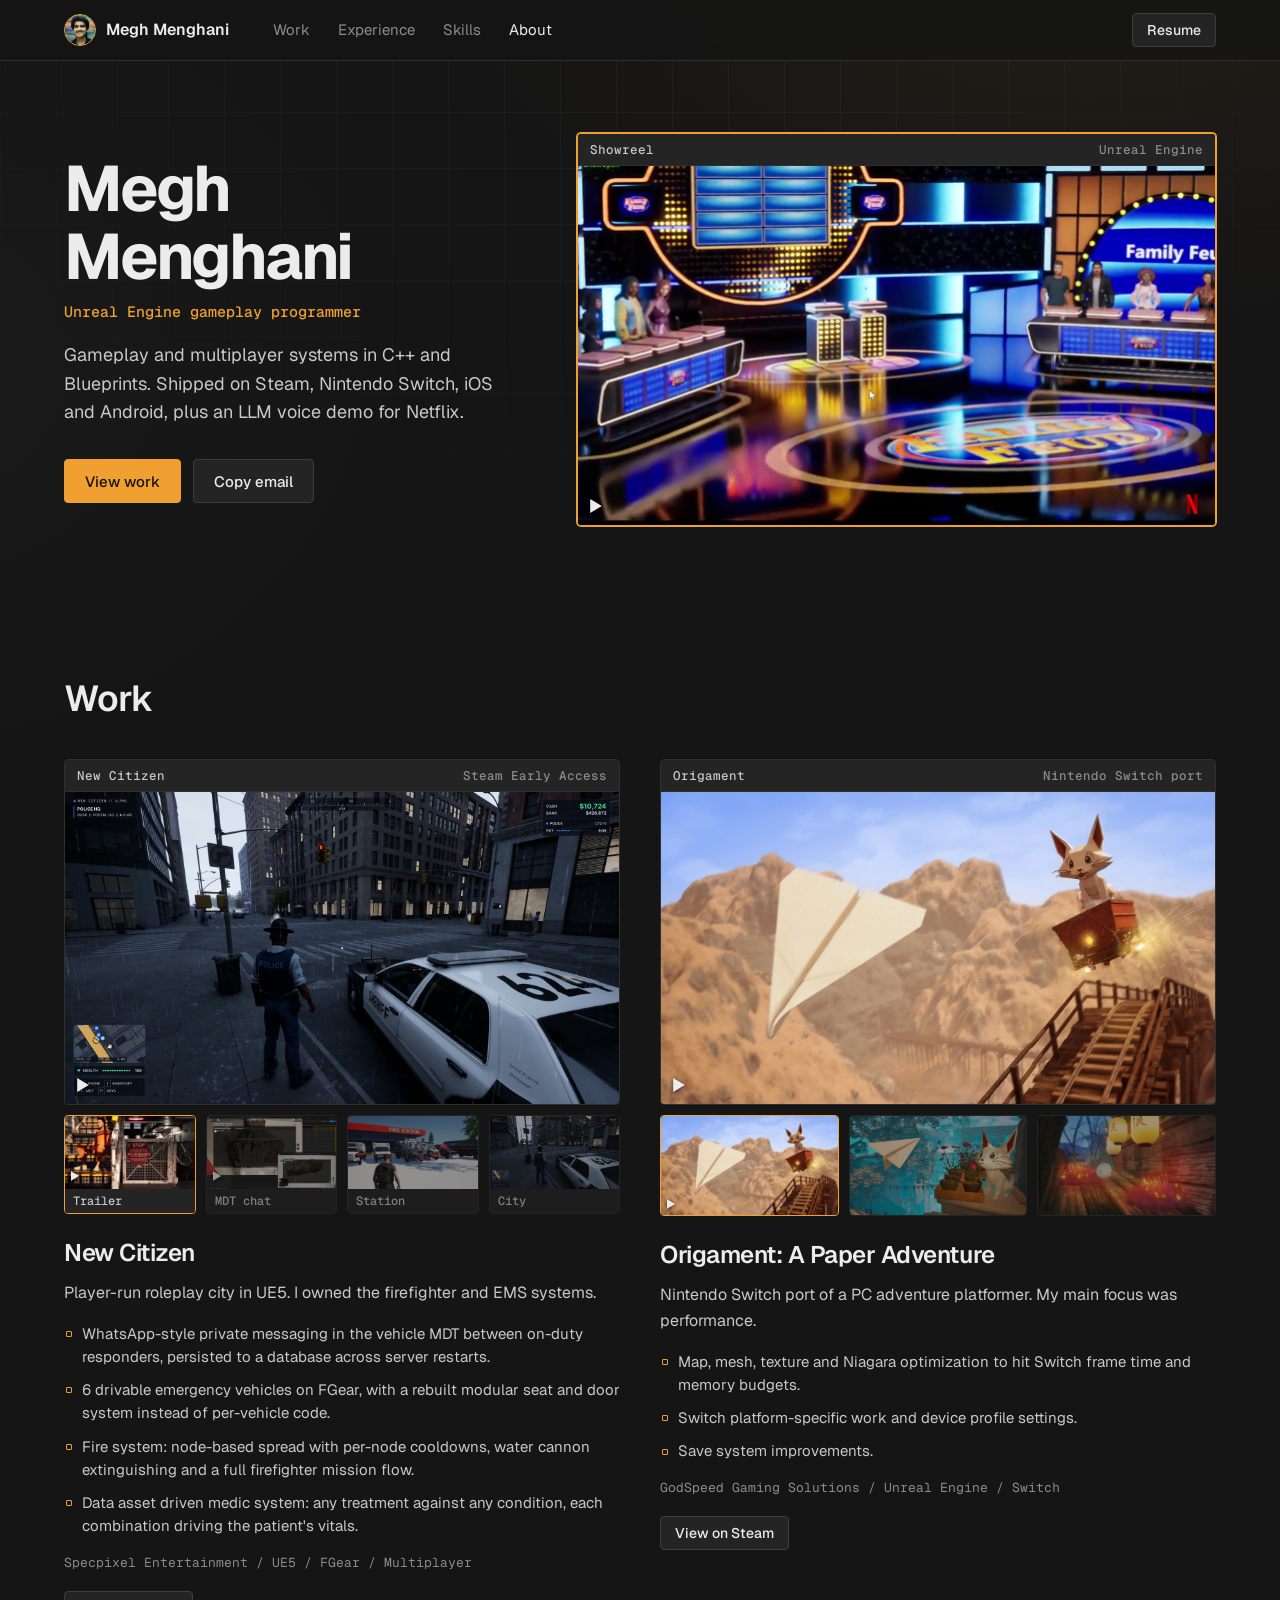
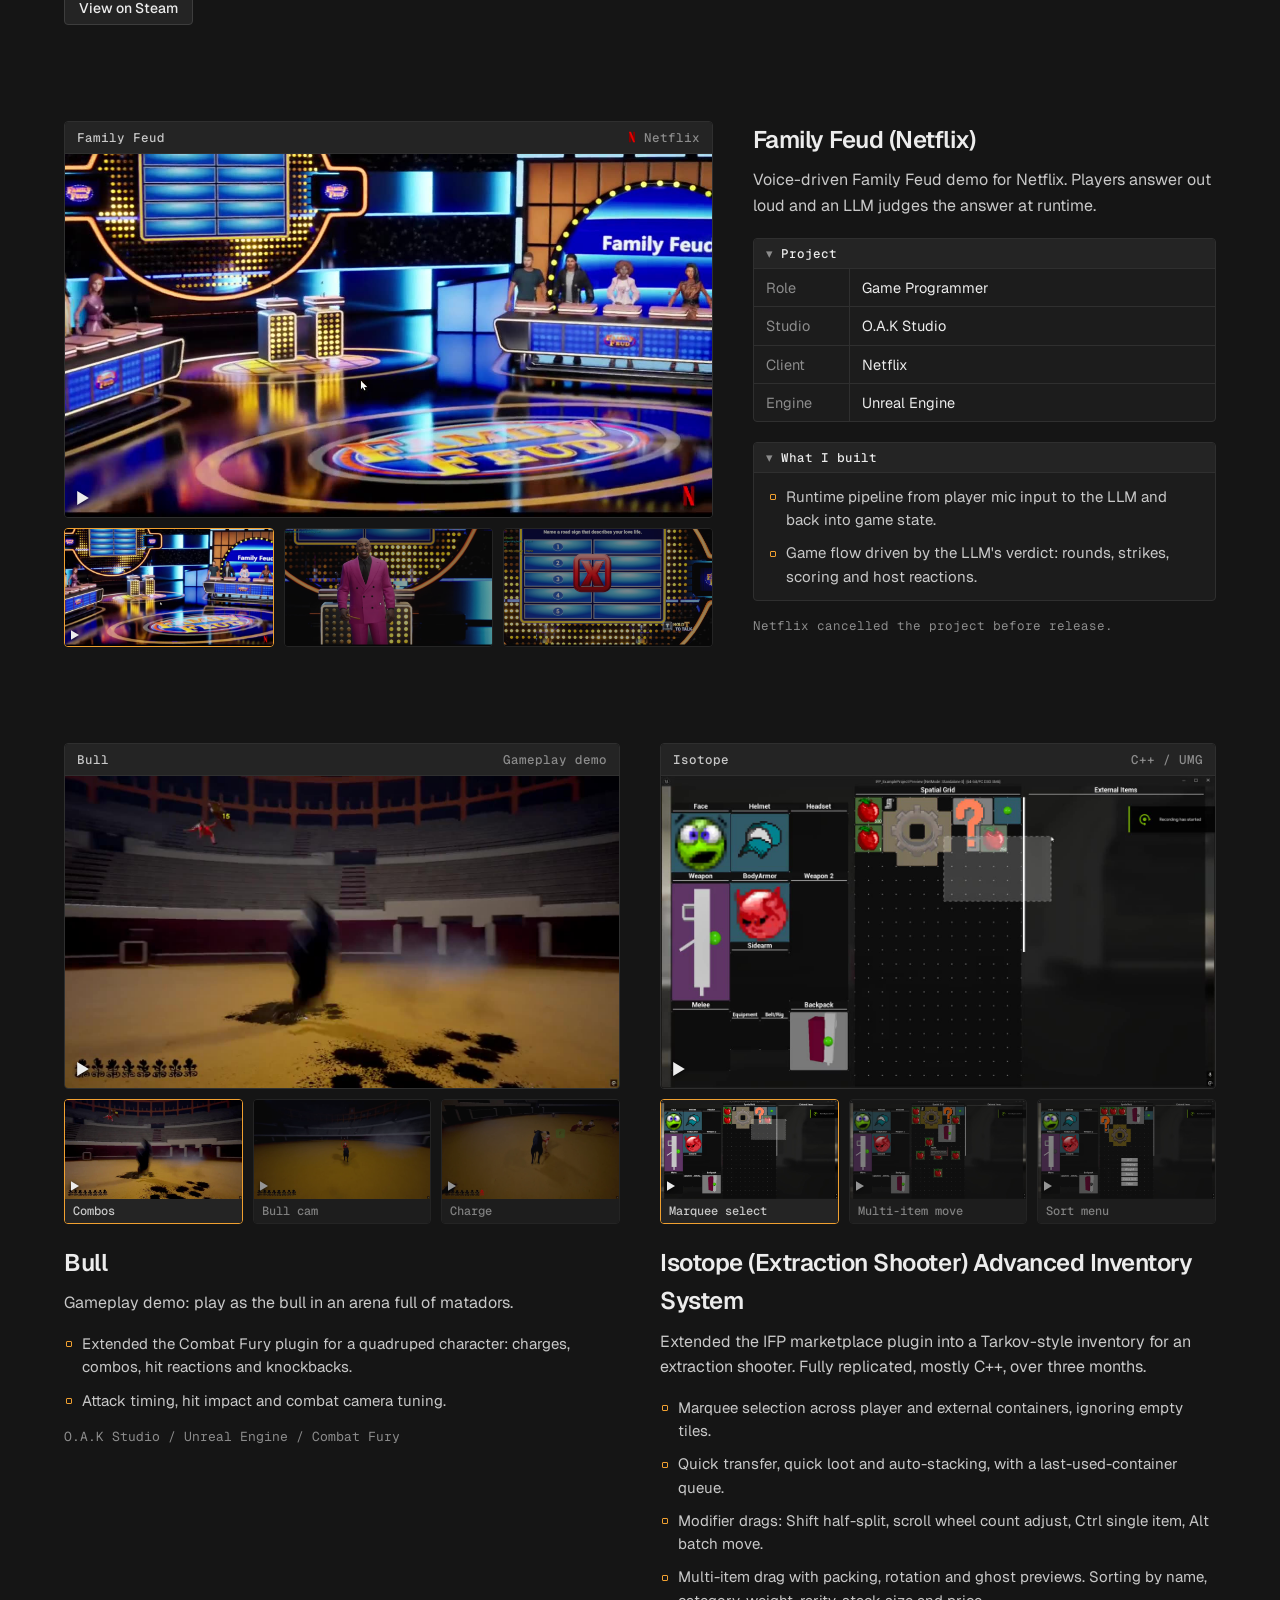
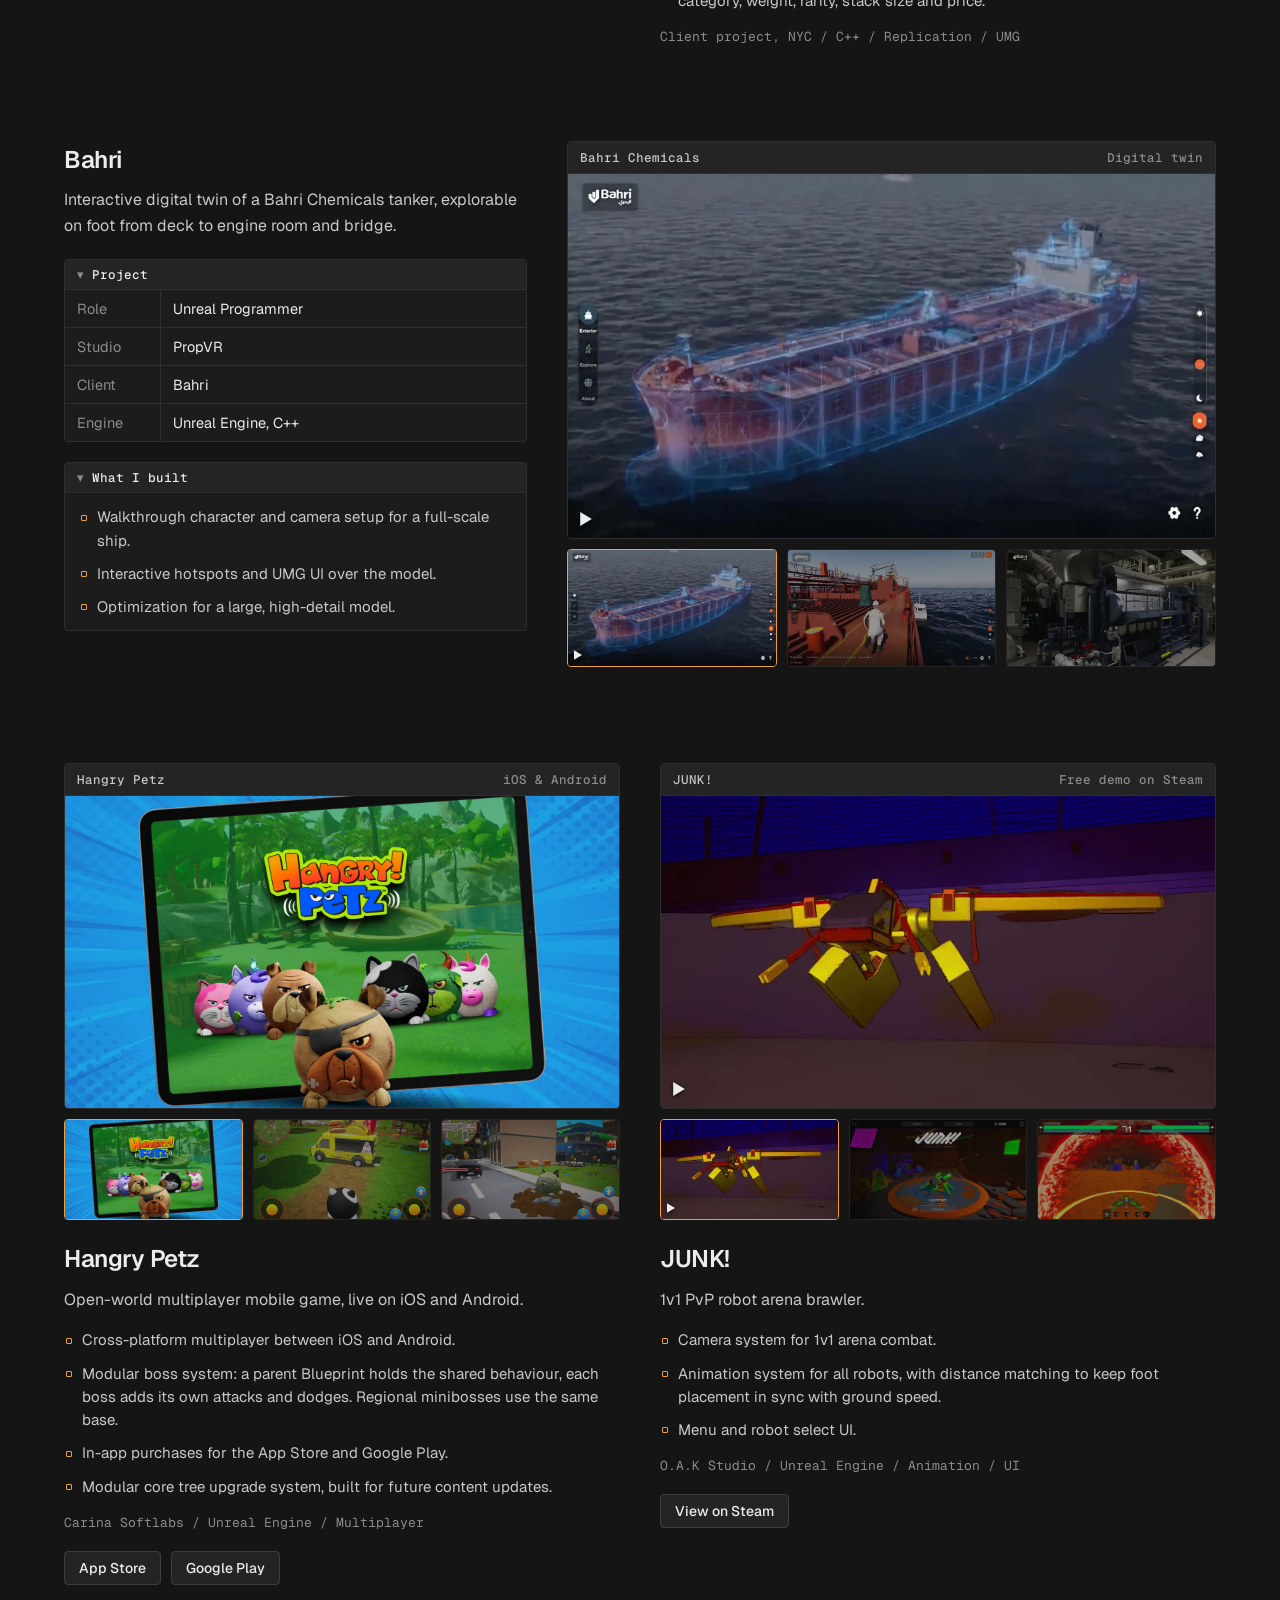
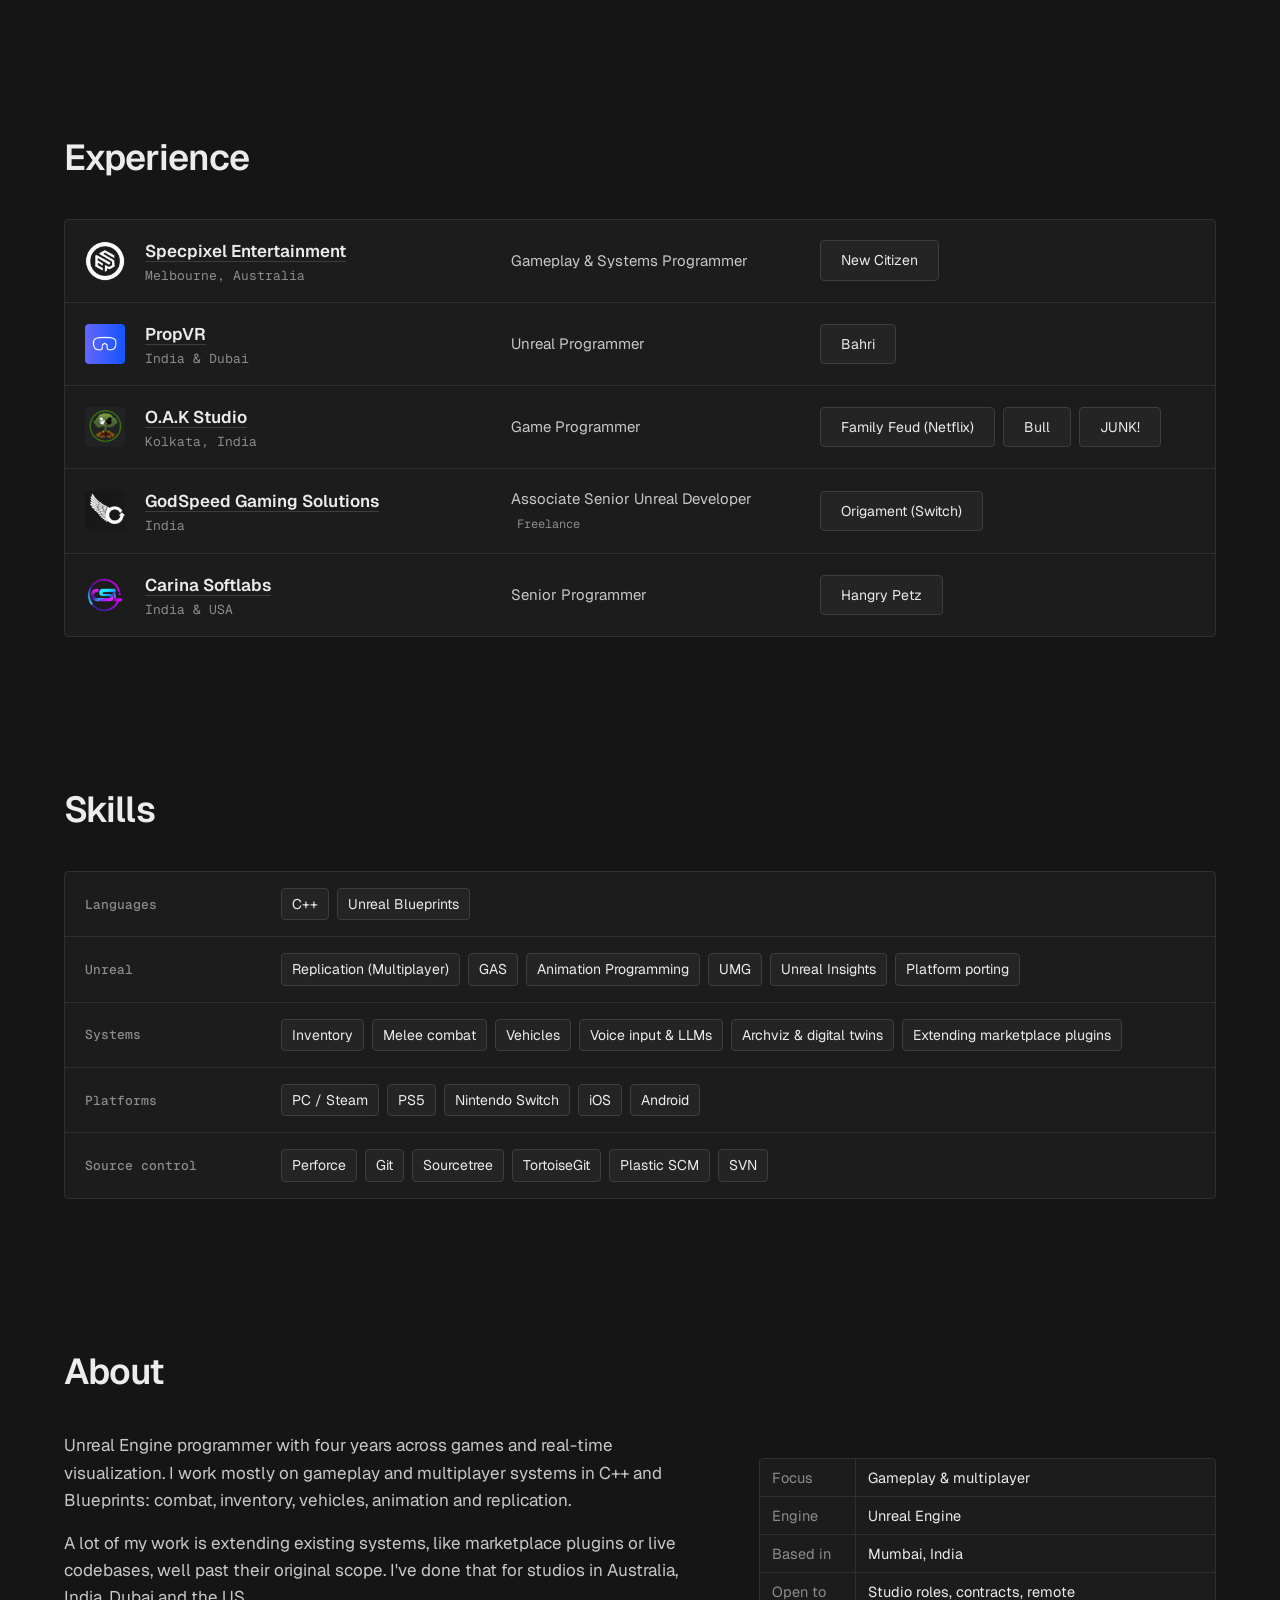
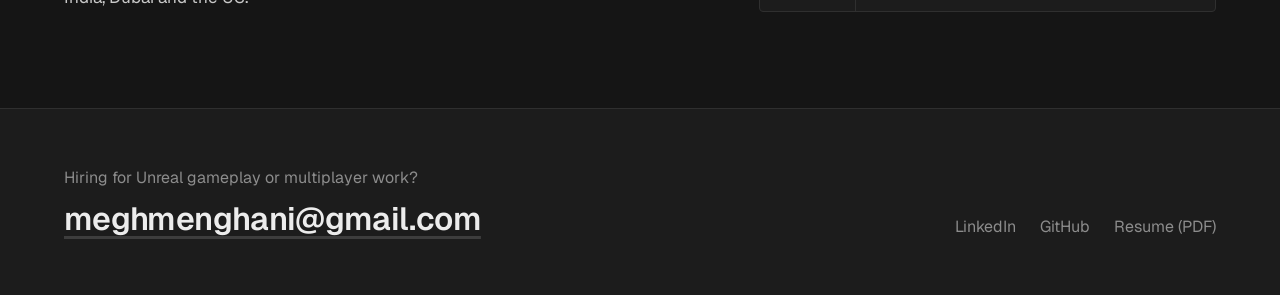
==== commit d6a16c9d: "Rewrite project copy to be technical and concise Shorter pitches and bullets using Unreal terms, Han" ====
--- a/index.html
+++ b/index.html
@@ -39,7 +39,7 @@
       <div class="hero-copy">
         <h1>Megh Menghani</h1>
         <p class="hero-role">Unreal Engine gameplay programmer</p>
-        <p class="hero-sub">I build the systems players touch, in C++ and Blueprints. My work is on Steam, Switch and mobile, and I made a voice-driven game for Netflix.</p>
+        <p class="hero-sub">Gameplay and multiplayer systems in C++ and Blueprints. Shipped on Steam, Nintendo Switch, iOS and Android, plus an LLM voice demo for Netflix.</p>
         <div class="hero-actions">
           <a href="#work" class="btn btn-primary">View work</a>
           <button type="button" class="btn btn-ghost js-copy-email">Copy email</button>
@@ -76,12 +76,12 @@
           </div>
           <div class="details">
             <h3 class="details-title">New Citizen</h3>
-            <p class="details-pitch">New Citizen is a player-run city on Steam. I built its firefighter and EMS roleplay, from the trucks to the patient's pulse.</p>
-            <ul class="built">
-              <li>WhatsApp-style private chat on the vehicle MDT. On-duty responders message each other, and every conversation is saved to a database, so it's still there after a server restart.</li>
-              <li>Six drivable emergency vehicles on FGear. I rebuilt the seat and door logic so each vehicle is set up from data instead of being hardcoded.</li>
-              <li>Fire that spreads from node to node, with cooldowns so it can't run wild. Crews put it out with water cannons as part of a full firefighter mission.</li>
-              <li>A medic system where any treatment can meet any condition, and each pairing moves the patient's vitals its own way. All of it lives in data assets.</li>
+            <p class="details-pitch">Player-run roleplay city in UE5. I owned the firefighter and EMS systems.</p>
+            <ul class="built">
+              <li>WhatsApp-style private messaging in the vehicle MDT between on-duty responders, persisted to a database across server restarts.</li>
+              <li>6 drivable emergency vehicles on FGear, with a rebuilt modular seat and door system instead of per-vehicle code.</li>
+              <li>Fire system: node-based spread with per-node cooldowns, water cannon extinguishing and a full firefighter mission flow.</li>
+              <li>Data asset driven medic system: any treatment against any condition, each combination driving the patient's vitals.</li>
             </ul>
             <p class="stack">Specpixel Entertainment / UE5 / FGear / Multiplayer</p>
             <div class="links">
@@ -106,10 +106,10 @@
           </div>
           <div class="details">
             <h3 class="details-title">Origament: A Paper Adventure</h3>
-            <p class="details-pitch">You play a paper letter that flies, sails and rolls across continents. I worked on the Switch port, mostly on making it run well on the hardware.</p>
-            <ul class="built">
-              <li>Performance work across the game: map, mesh, texture and Niagara optimization to hit Switch frame and memory targets.</li>
-              <li>Switch-specific platform work and device settings.</li>
+            <p class="details-pitch">Nintendo Switch port of a PC adventure platformer. My main focus was performance.</p>
+            <ul class="built">
+              <li>Map, mesh, texture and Niagara optimization to hit Switch frame time and memory budgets.</li>
+              <li>Switch platform-specific work and device profile settings.</li>
               <li>Save system improvements.</li>
             </ul>
             <p class="stack">GodSpeed Gaming Solutions / Unreal Engine / Switch</p>
@@ -139,7 +139,7 @@
 
         <div class="details">
           <h3 class="details-title">Family Feud (Netflix)</h3>
-          <p class="details-pitch">You say your answer out loud. An LLM listens, decides if you got it, and the host reacts to you.</p>
+          <p class="details-pitch">Voice-driven Family Feud demo for Netflix. Players answer out loud and an LLM judges the answer at runtime.</p>
 
           <div class="details-group">
             <div class="details-header">Project</div>
@@ -154,8 +154,8 @@
           <div class="details-group">
             <div class="details-header">What I built</div>
             <ul class="built">
-              <li>The runtime path from the player's mic to the LLM and back into game state.</li>
-              <li>Game flow that follows the AI's verdict: rounds, strikes, scoring and the host's reactions.</li>
+              <li>Runtime pipeline from player mic input to the LLM and back into game state.</li>
+              <li>Game flow driven by the LLM's verdict: rounds, strikes, scoring and host reactions.</li>
             </ul>
           </div>
           <p class="note">Netflix cancelled the project before release.</p>
@@ -179,10 +179,10 @@
           </div>
           <div class="details">
             <h3 class="details-title">Bull</h3>
-            <p class="details-pitch">A gameplay demo where you play the bull in a ring full of matadors. Charge, toss, smash.</p>
-            <ul class="built">
-              <li>Extended the Combat Fury plugin for a four-legged hero: charges, combos, hit reactions and knockbacks.</li>
-              <li>Tuned the timing, impacts and camera until every hit felt heavy.</li>
+            <p class="details-pitch">Gameplay demo: play as the bull in an arena full of matadors.</p>
+            <ul class="built">
+              <li>Extended the Combat Fury plugin for a quadruped character: charges, combos, hit reactions and knockbacks.</li>
+              <li>Attack timing, hit impact and combat camera tuning.</li>
             </ul>
             <p class="stack">O.A.K Studio / Unreal Engine / Combat Fury</p>
           </div>
@@ -204,12 +204,12 @@
           </div>
           <div class="details">
             <h3 class="details-title">Isotope (Extraction Shooter) Advanced Inventory System</h3>
-            <p class="details-pitch">In an extraction shooter, how fast you can loot decides whether you get out alive. Over three months I took a marketplace inventory plugin (IFP) and made it handle like Escape from Tarkov's, in replicated C++.</p>
-            <ul class="built">
-              <li>Windows-style marquee selection that skips empty tiles and works in your own bags and in external containers.</li>
-              <li>Quick transfer, quick loot and auto-stacking, with a queue that sends items to the last container you used.</li>
-              <li>Shift-drag splits a stack in half, the scroll wheel changes the count mid-drag, Ctrl-drag takes one, Alt moves a batch.</li>
-              <li>Packing with rotation and ghost previews when you drag several items at once, plus sorting by name, category, weight, rarity, stack size or price.</li>
+            <p class="details-pitch">Extended the IFP marketplace plugin into a Tarkov-style inventory for an extraction shooter. Fully replicated, mostly C++, over three months.</p>
+            <ul class="built">
+              <li>Marquee selection across player and external containers, ignoring empty tiles.</li>
+              <li>Quick transfer, quick loot and auto-stacking, with a last-used-container queue.</li>
+              <li>Modifier drags: Shift half-split, scroll wheel count adjust, Ctrl single item, Alt batch move.</li>
+              <li>Multi-item drag with packing, rotation and ghost previews. Sorting by name, category, weight, rarity, stack size and price.</li>
             </ul>
             <p class="stack">Client project, NYC / C++ / Replication / UMG</p>
           </div>
@@ -235,7 +235,7 @@
 
         <div class="details">
           <h3 class="details-title">Bahri</h3>
-          <p class="details-pitch">An interactive digital twin of a full chemical tanker for Bahri. You can explore the whole ship on foot: deck, corridors, engine room and bridge.</p>
+          <p class="details-pitch">Interactive digital twin of a Bahri Chemicals tanker, explorable on foot from deck to engine room and bridge.</p>
 
           <div class="details-group">
             <div class="details-header">Project</div>
@@ -251,9 +251,9 @@
             <div class="details-header">What I built</div>
             <!-- VERIFY: swap in exactly what you built on Bahri -->
             <ul class="built">
-              <li>Walkthrough controls and cameras for exploring a full-size ship on foot.</li>
-              <li>Interactive points and UI layered over the model.</li>
-              <li>Optimization so a huge, detailed ship stays smooth.</li>
+              <li>Walkthrough character and camera setup for a full-scale ship.</li>
+              <li>Interactive hotspots and UMG UI over the model.</li>
+              <li>Optimization for a large, high-detail model.</li>
             </ul>
           </div>
         </div>
@@ -276,12 +276,12 @@
           </div>
           <div class="details">
             <h3 class="details-title">Hangry Petz</h3>
-            <p class="details-pitch">Hungry pets wreck an open world looking for food, together, across iPhones and Android phones.</p>
-            <ul class="built">
-              <li>Multiplayer that plays smoothly between iOS and Android.</li>
-              <li>A replicated boss with several attack patterns, plus a different miniboss for each region.</li>
-              <li>In-app purchases on both stores, each with its own platform quirks.</li>
-              <li>A core tree upgrade system, built to take new content without rework.</li>
+            <p class="details-pitch">Open-world multiplayer mobile game, live on iOS and Android.</p>
+            <ul class="built">
+              <li>Cross-platform multiplayer between iOS and Android.</li>
+              <li>Modular boss system: a parent Blueprint holds the shared behaviour, each boss adds its own attacks and dodges. Regional minibosses use the same base.</li>
+              <li>In-app purchases for the App Store and Google Play.</li>
+              <li>Modular core tree upgrade system, built for future content updates.</li>
             </ul>
             <p class="stack">Carina Softlabs / Unreal Engine / Multiplayer</p>
             <div class="links">
@@ -296,7 +296,7 @@
           <figure class="viewport">
             <figcaption class="viewport-bar">
               <span>JUNK!</span>
-              <span class="viewport-bar-meta">Coming to Steam</span>
+              <span class="viewport-bar-meta">Free demo on Steam</span>
             </figcaption>
             <video class="js-main" src="assets/video/junk-loop.mp4" poster="assets/images/junk-loop.jpg" muted loop playsinline preload="metadata" aria-label="JUNK! teaser clip"></video>
           </figure>
@@ -307,13 +307,13 @@
           </div>
           <div class="details">
             <h3 class="details-title">JUNK!</h3>
-            <p class="details-pitch">A fast 1v1 robot brawler. Fight friends, strangers or an AI trainer to unlock new robots, abilities and parts.</p>
-            <ul class="built">
-              <li>The camera system that follows both robots through fast arena fights.</li>
-              <li>Robot animations, so each robot moves and attacks with its own weight.</li>
-              <li>Menus and robot select, plus the in-match HUD.</li>
-            </ul>
-            <p class="stack">O.A.K Studio / Animation / UI</p>
+            <p class="details-pitch">1v1 PvP robot arena brawler.</p>
+            <ul class="built">
+              <li>Camera system for 1v1 arena combat.</li>
+              <li>Animation system for all robots, with distance matching to keep foot placement in sync with ground speed.</li>
+              <li>Menu and robot select UI.</li>
+            </ul>
+            <p class="stack">O.A.K Studio / Unreal Engine / Animation / UI</p>
             <div class="links">
               <a href="https://store.steampowered.com/app/2178300/JUNK/" target="_blank" rel="noopener" class="btn btn-ghost btn-sm">View on Steam</a>
             </div>
@@ -402,8 +402,8 @@
     <section id="about" class="section container about">
       <div class="about-text reveal">
         <h2 class="section-title">About</h2>
-        <p>I'm an Unreal programmer with four years of shipping games and real-time projects. I care most about how things feel in your hands: movement, combat, inventory, vehicles, and the netcode that keeps it all in sync.</p>
-        <p>Much of my work starts with something that already exists, like a marketplace plugin or a live codebase, and takes it further than it was built to go. Studios in Australia, India, Dubai and the US have hired me to do exactly that.</p>
+        <p>Unreal Engine programmer with four years across games and real-time visualization. I work mostly on gameplay and multiplayer systems in C++ and Blueprints: combat, inventory, vehicles, animation and replication.</p>
+        <p>A lot of my work is extending existing systems, like marketplace plugins or live codebases, well past their original scope. I've done that for studios in Australia, India, Dubai and the US.</p>
       </div>
       <dl class="props about-props reveal">
         <dt>Focus</dt><dd>Gameplay &amp; multiplayer</dd>
@@ -417,7 +417,7 @@
   <footer class="footer">
     <div class="container footer-inner">
       <div>
-        <p class="footer-lead">Need an Unreal programmer? Say hi.</p>
+        <p class="footer-lead">Hiring for Unreal gameplay or multiplayer work?</p>
         <button type="button" class="footer-email js-copy-email">meghmenghani@gmail.com</button>
       </div>
       <nav class="footer-links" aria-label="Elsewhere">
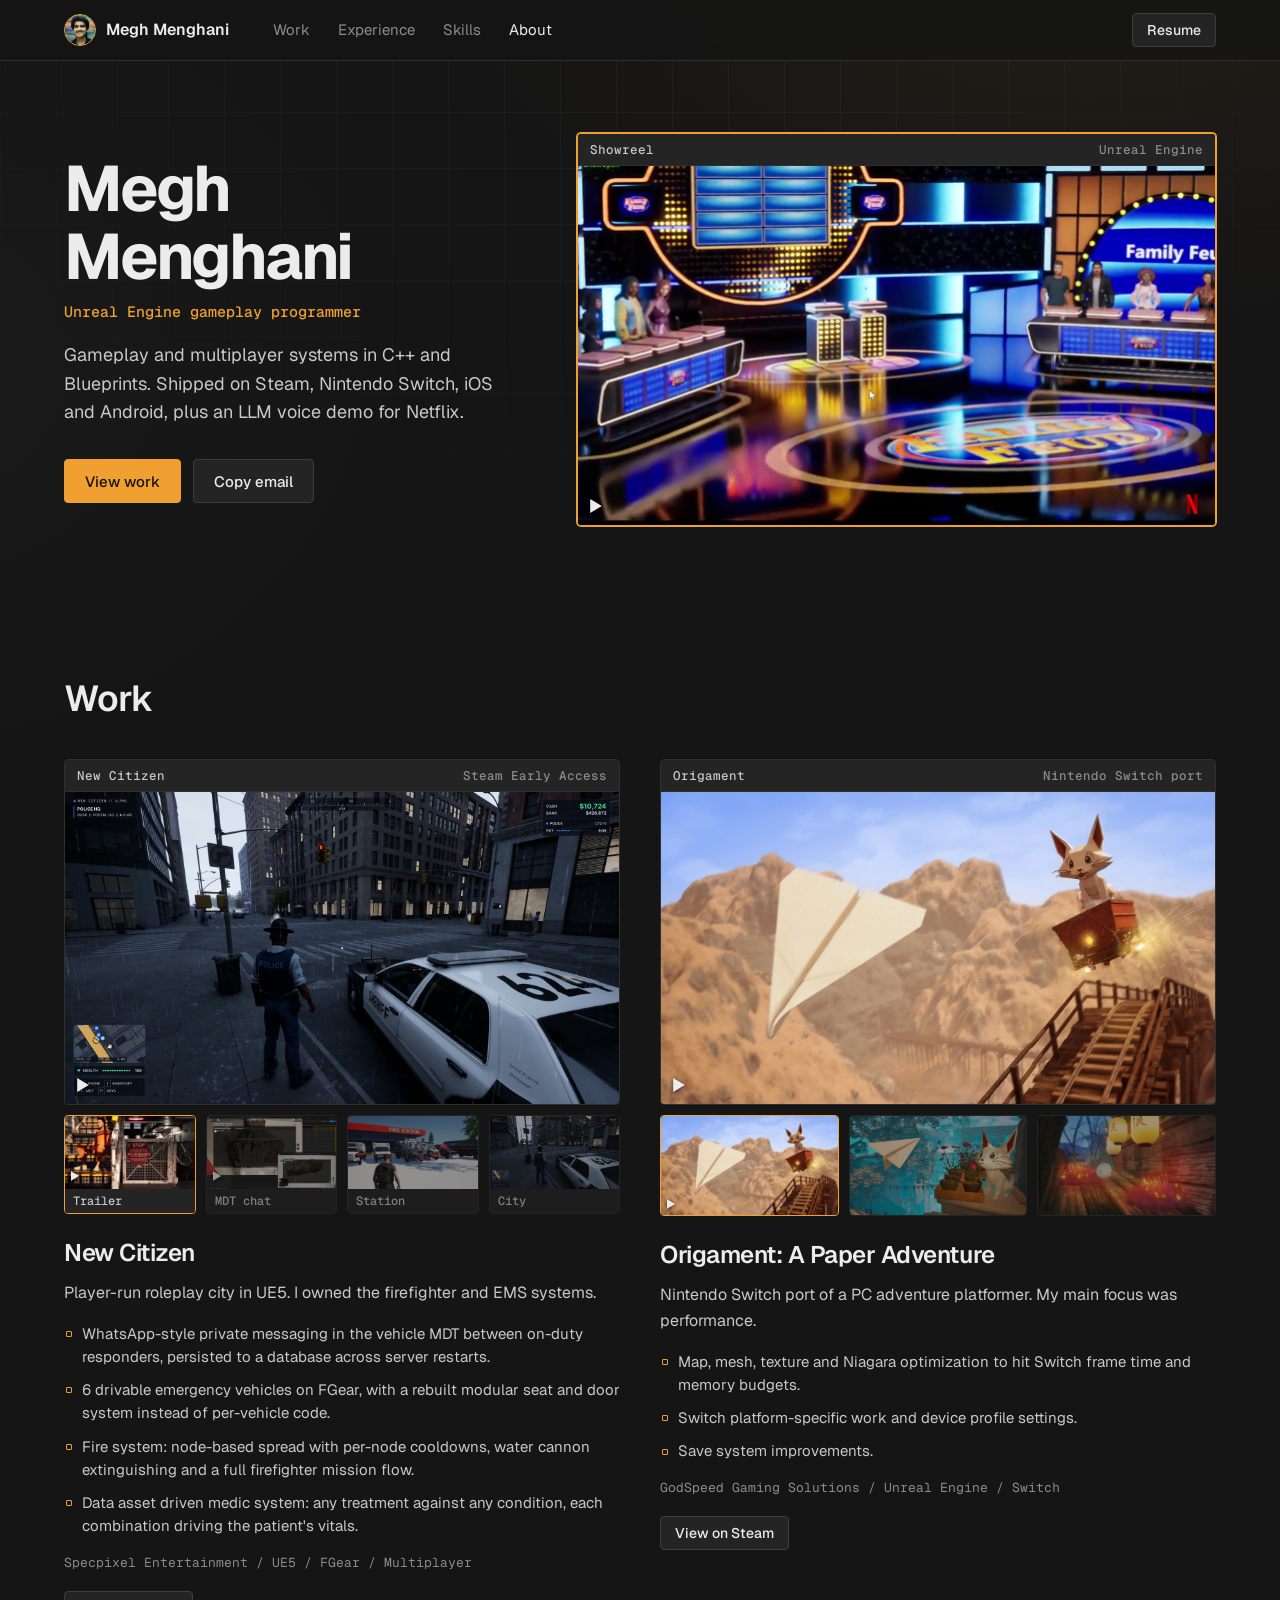
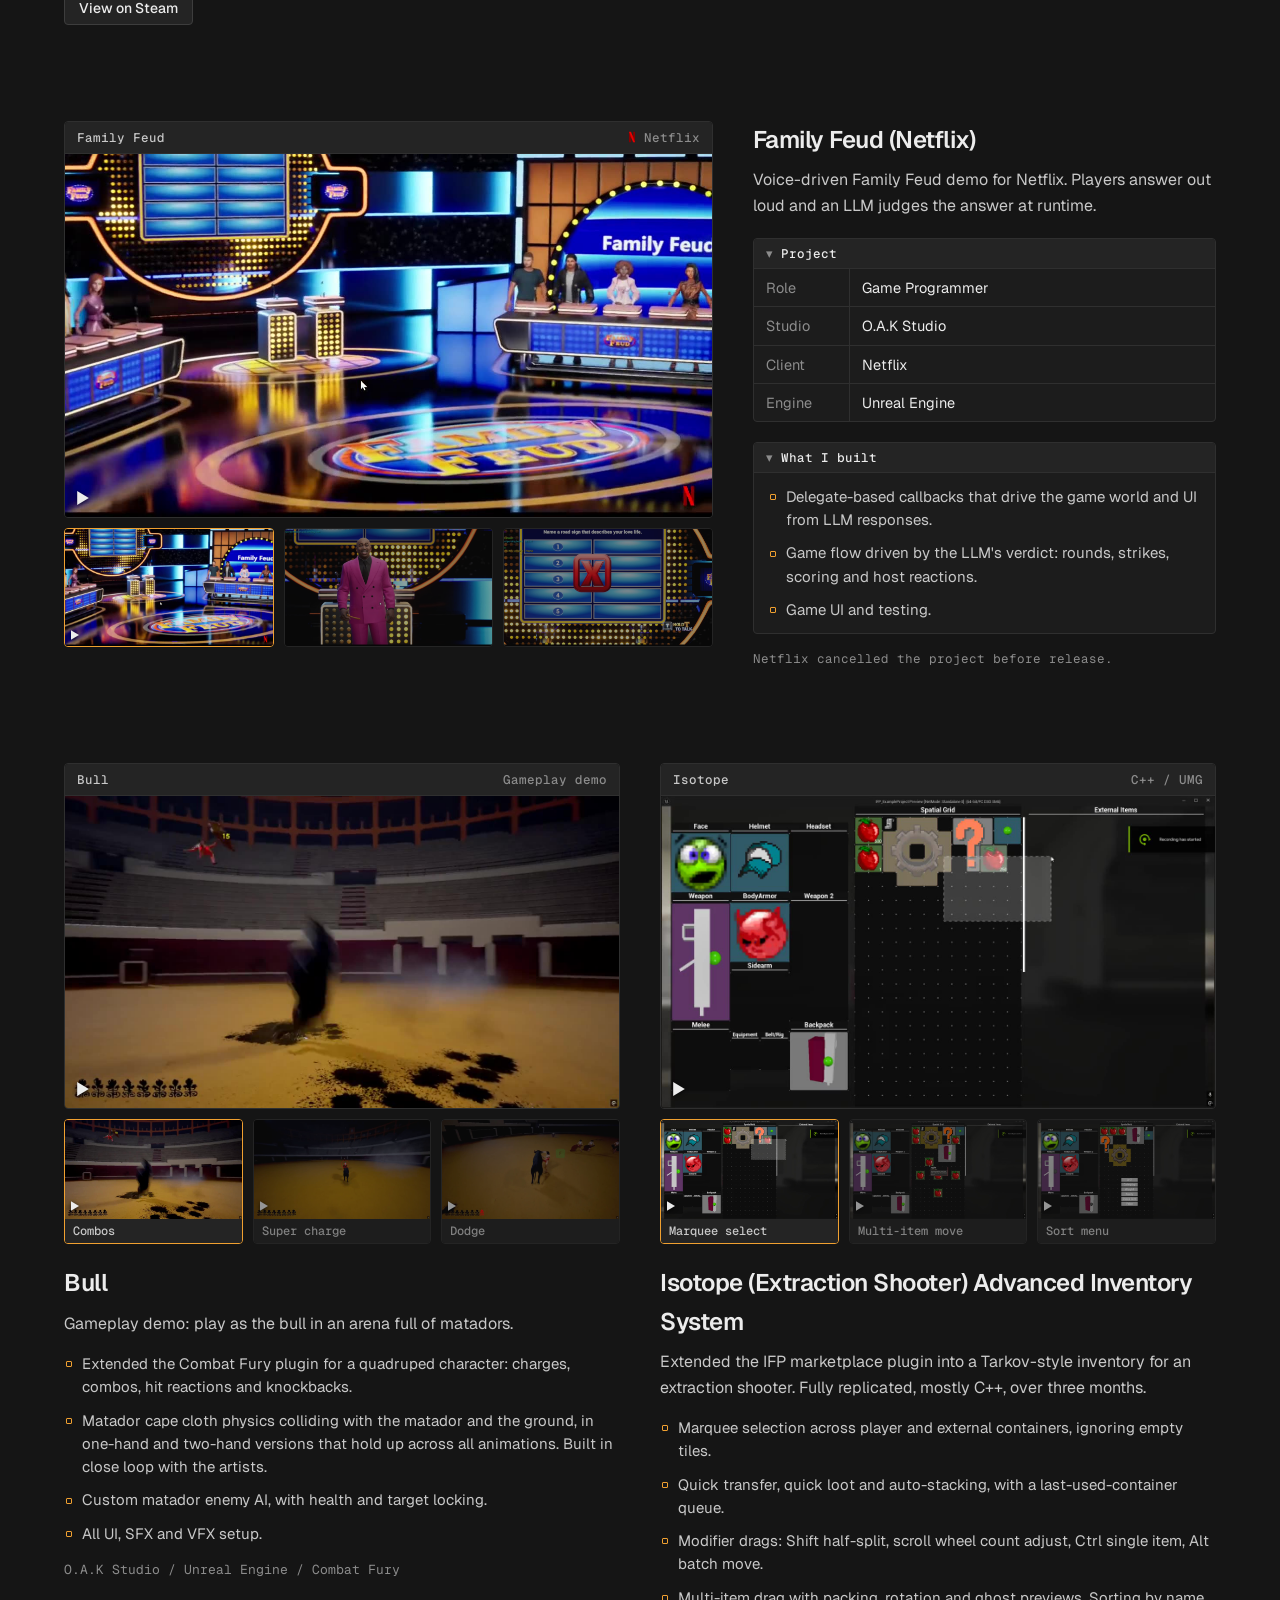
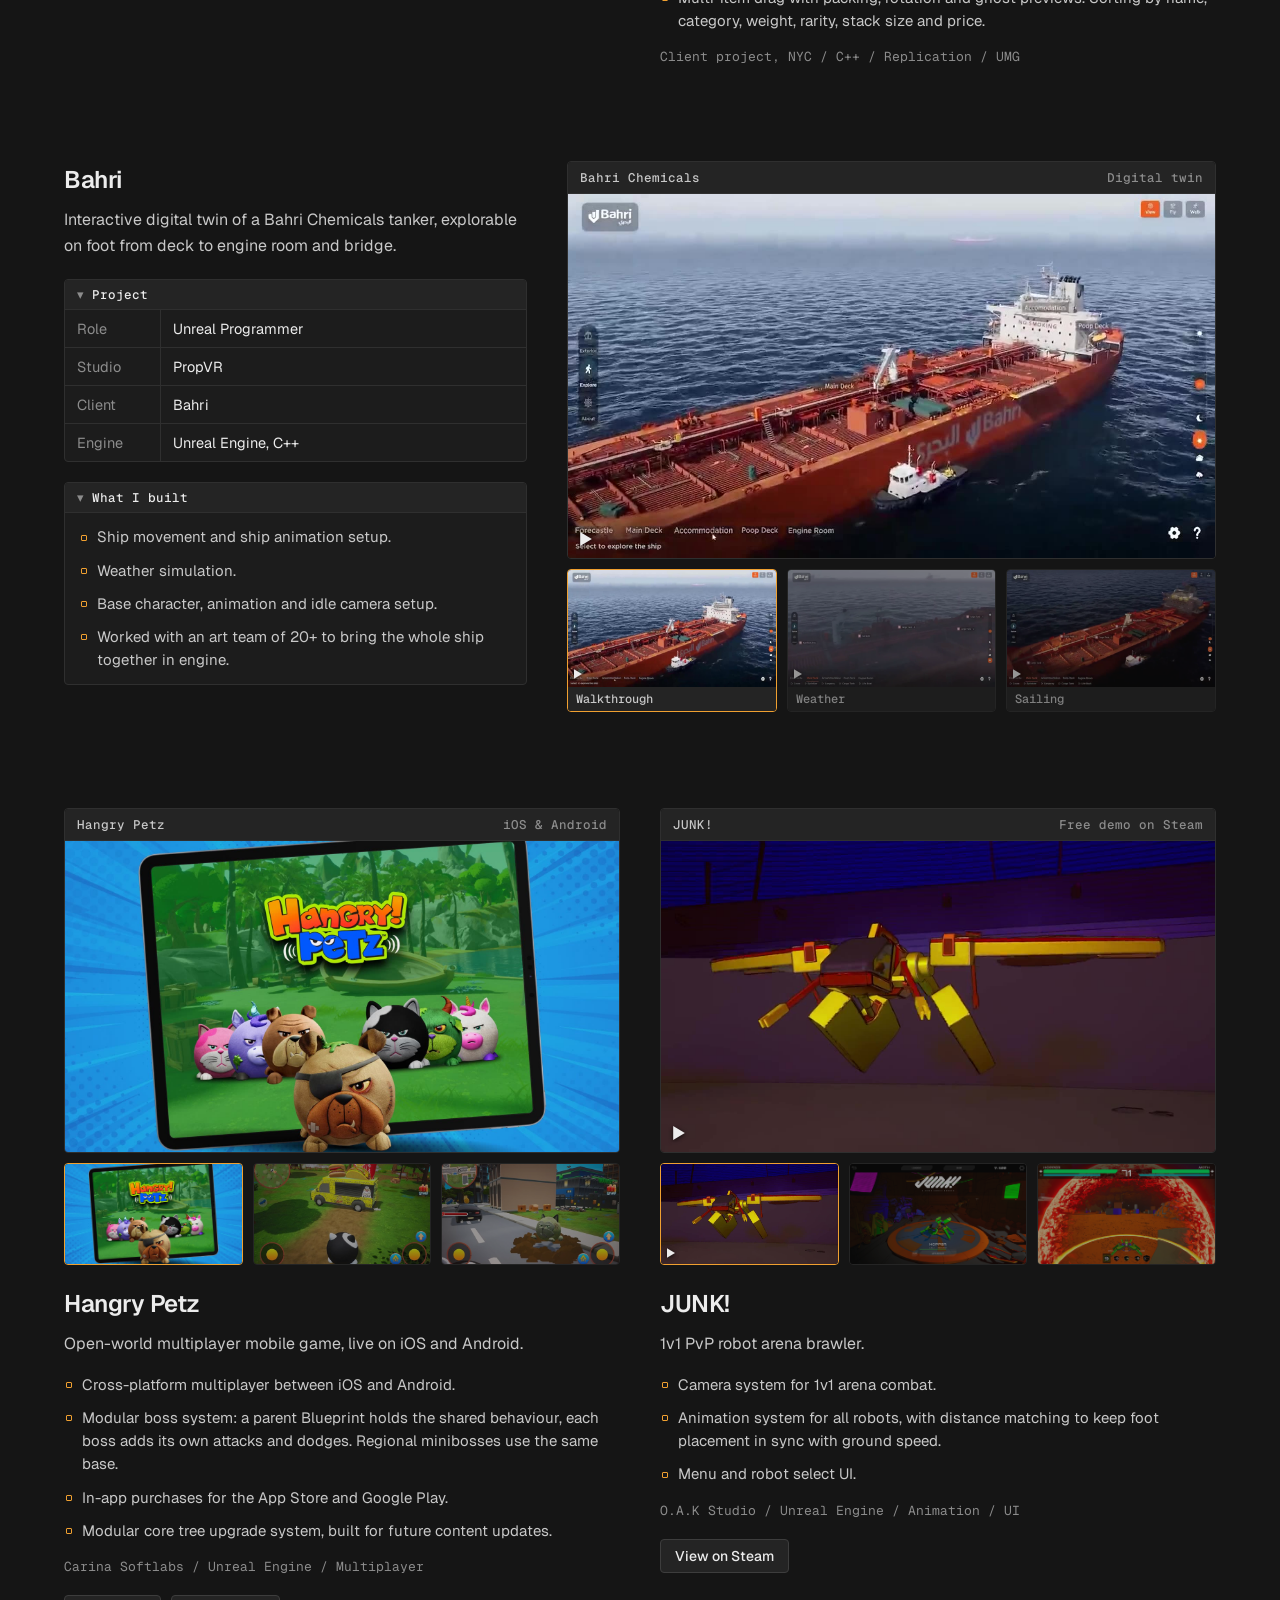
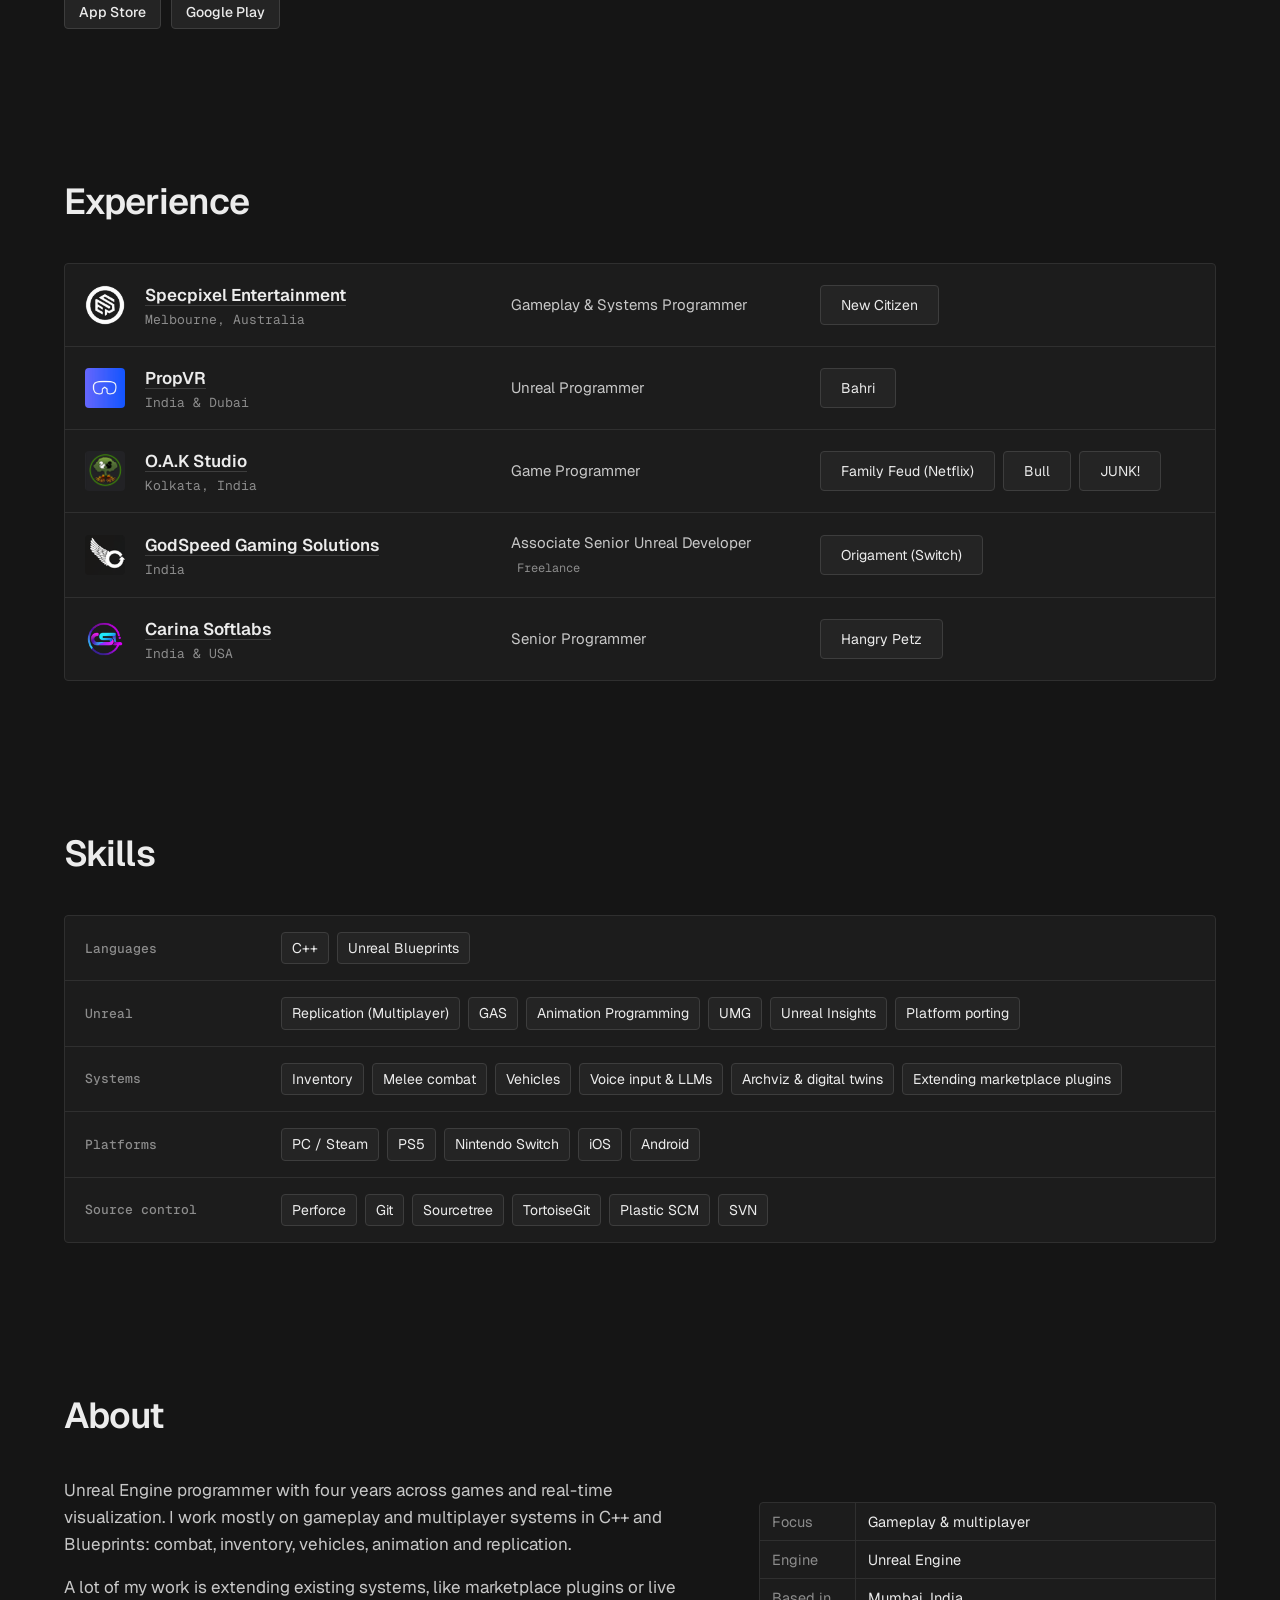
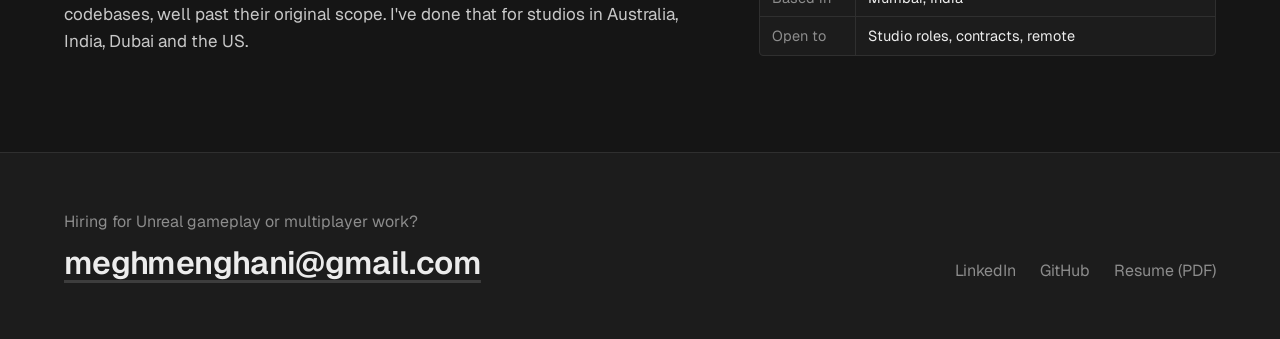
==== commit 9fb7abdd: "Update Family Feud, Bull and Bahri details and media, rebuild showreel" ====
--- a/index.html
+++ b/index.html
@@ -154,8 +154,9 @@
           <div class="details-group">
             <div class="details-header">What I built</div>
             <ul class="built">
-              <li>Runtime pipeline from player mic input to the LLM and back into game state.</li>
+              <li>Delegate-based callbacks that drive the game world and UI from LLM responses.</li>
               <li>Game flow driven by the LLM's verdict: rounds, strikes, scoring and host reactions.</li>
+              <li>Game UI and testing.</li>
             </ul>
           </div>
           <p class="note">Netflix cancelled the project before release.</p>
@@ -174,15 +175,17 @@
           </figure>
           <div class="thumbs thumbs-labeled">
             <button type="button" class="is-active" data-video="assets/video/bull-loop.mp4"><img src="assets/images/bull-loop.jpg" alt="" loading="lazy"><span>Combos</span></button>
-            <button type="button" data-video="assets/video/bull-run.mp4"><img src="assets/images/bull-run.jpg" alt="" loading="lazy"><span>Bull cam</span></button>
-            <button type="button" data-video="assets/video/bull-charge.mp4"><img src="assets/images/bull-charge.jpg" alt="" loading="lazy"><span>Charge</span></button>
+            <button type="button" data-video="assets/video/bull-supercharge.mp4"><img src="assets/images/bull-supercharge.jpg" alt="" loading="lazy"><span>Super charge</span></button>
+            <button type="button" data-video="assets/video/bull-dodge.mp4"><img src="assets/images/bull-dodge.jpg" alt="" loading="lazy"><span>Dodge</span></button>
           </div>
           <div class="details">
             <h3 class="details-title">Bull</h3>
             <p class="details-pitch">Gameplay demo: play as the bull in an arena full of matadors.</p>
             <ul class="built">
               <li>Extended the Combat Fury plugin for a quadruped character: charges, combos, hit reactions and knockbacks.</li>
-              <li>Attack timing, hit impact and combat camera tuning.</li>
+              <li>Matador cape cloth physics colliding with the matador and the ground, in one-hand and two-hand versions that hold up across all animations. Built in close loop with the artists.</li>
+              <li>Custom matador enemy AI, with health and target locking.</li>
+              <li>All UI, SFX and VFX setup.</li>
             </ul>
             <p class="stack">O.A.K Studio / Unreal Engine / Combat Fury</p>
           </div>
@@ -226,10 +229,10 @@
             </figcaption>
             <video class="js-main" src="assets/video/bahri-loop.mp4" poster="assets/images/bahri-loop.jpg" muted loop playsinline preload="metadata" aria-label="Bahri tanker walkthrough clip"></video>
           </figure>
-          <div class="thumbs">
-            <button type="button" class="is-active" data-video="assets/video/bahri-loop.mp4"><img src="assets/images/bahri-loop.jpg" alt="Bahri walkthrough clip" loading="lazy"></button>
-            <button type="button"><img src="assets/images/bahri-2.jpg" alt="Walking the tanker's deck" loading="lazy"></button>
-            <button type="button"><img src="assets/images/bahri-3.jpg" alt="The ship's bridge" loading="lazy"></button>
+          <div class="thumbs thumbs-labeled">
+            <button type="button" class="is-active" data-video="assets/video/bahri-loop.mp4"><img src="assets/images/bahri-loop.jpg" alt="" loading="lazy"><span>Walkthrough</span></button>
+            <button type="button" data-video="assets/video/bahri-weather.mp4"><img src="assets/images/bahri-weather.jpg" alt="" loading="lazy"><span>Weather</span></button>
+            <button type="button" data-video="assets/video/bahri-sailing.mp4"><img src="assets/images/bahri-sailing.jpg" alt="" loading="lazy"><span>Sailing</span></button>
           </div>
         </div>
 
@@ -249,11 +252,11 @@
 
           <div class="details-group">
             <div class="details-header">What I built</div>
-            <!-- VERIFY: swap in exactly what you built on Bahri -->
-            <ul class="built">
-              <li>Walkthrough character and camera setup for a full-scale ship.</li>
-              <li>Interactive hotspots and UMG UI over the model.</li>
-              <li>Optimization for a large, high-detail model.</li>
+            <ul class="built">
+              <li>Ship movement and ship animation setup.</li>
+              <li>Weather simulation.</li>
+              <li>Base character, animation and idle camera setup.</li>
+              <li>Worked with an art team of 20+ to bring the whole ship together in engine.</li>
             </ul>
           </div>
         </div>
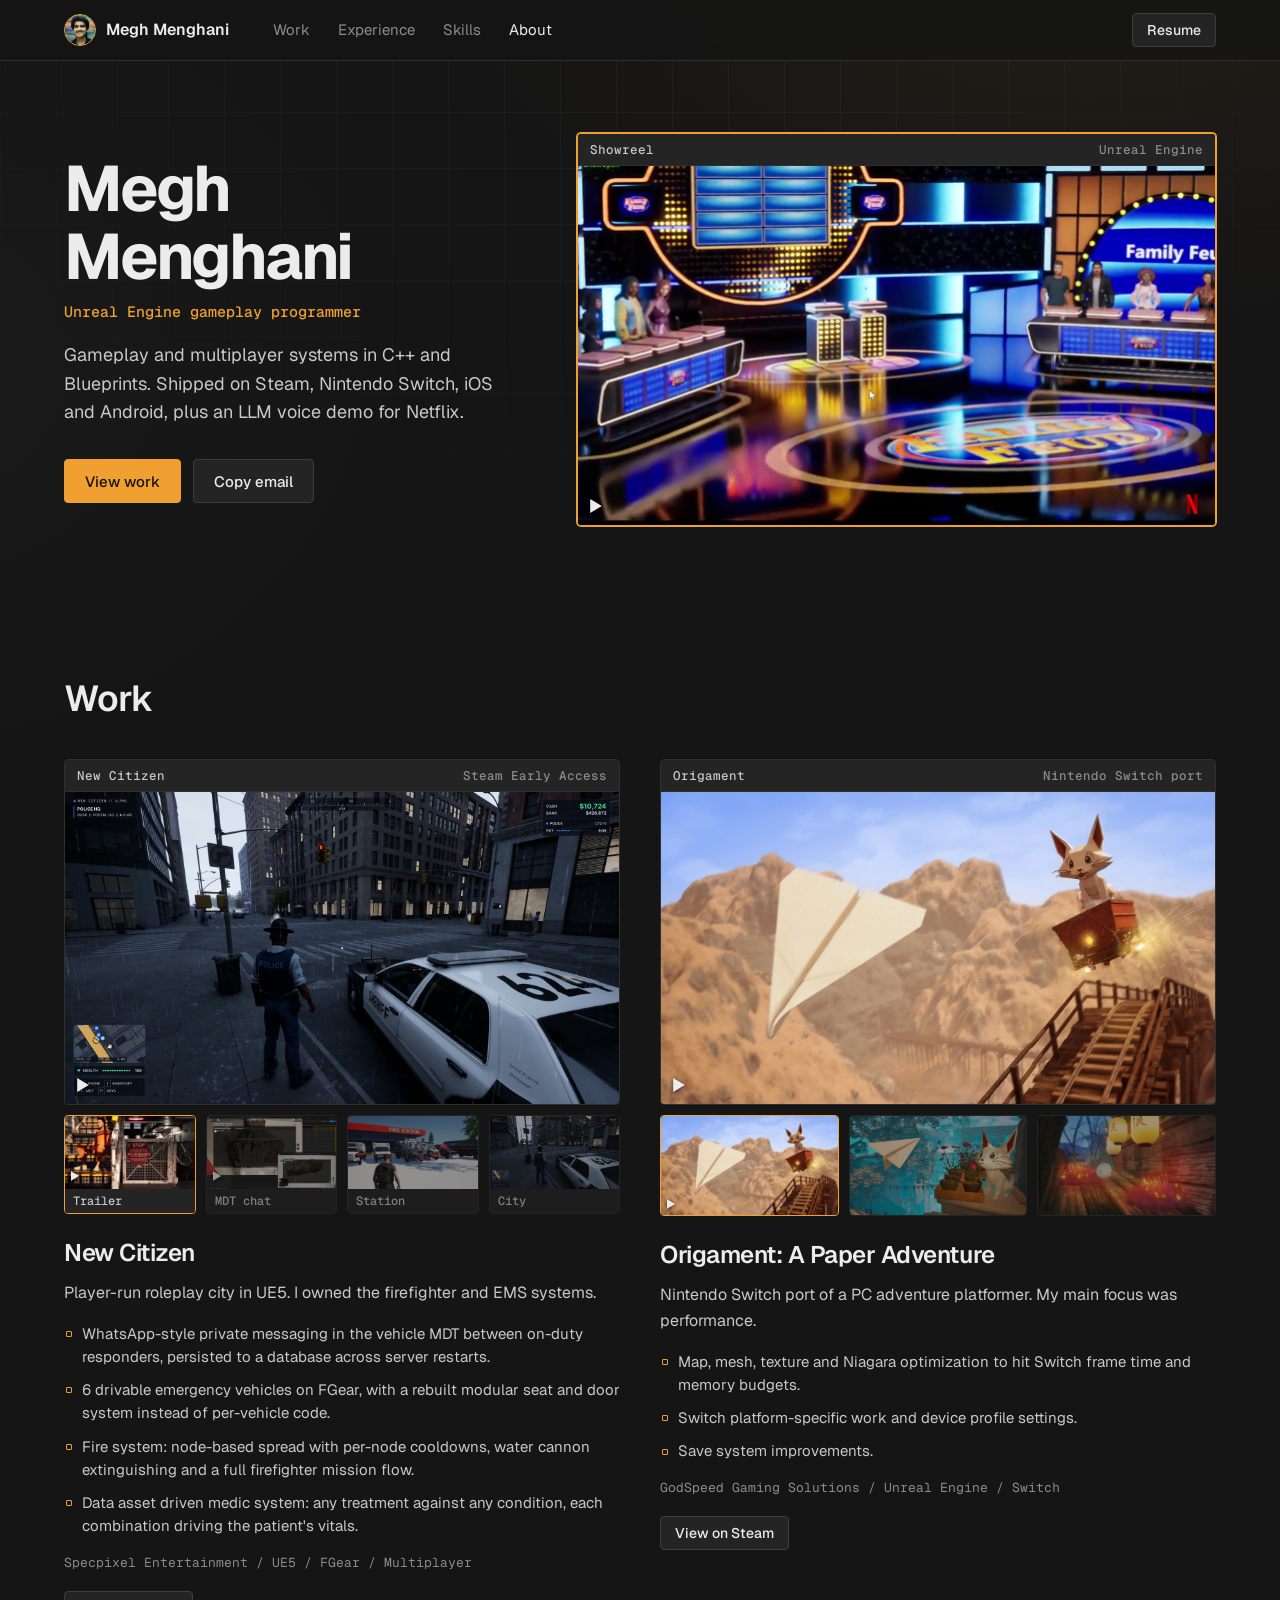
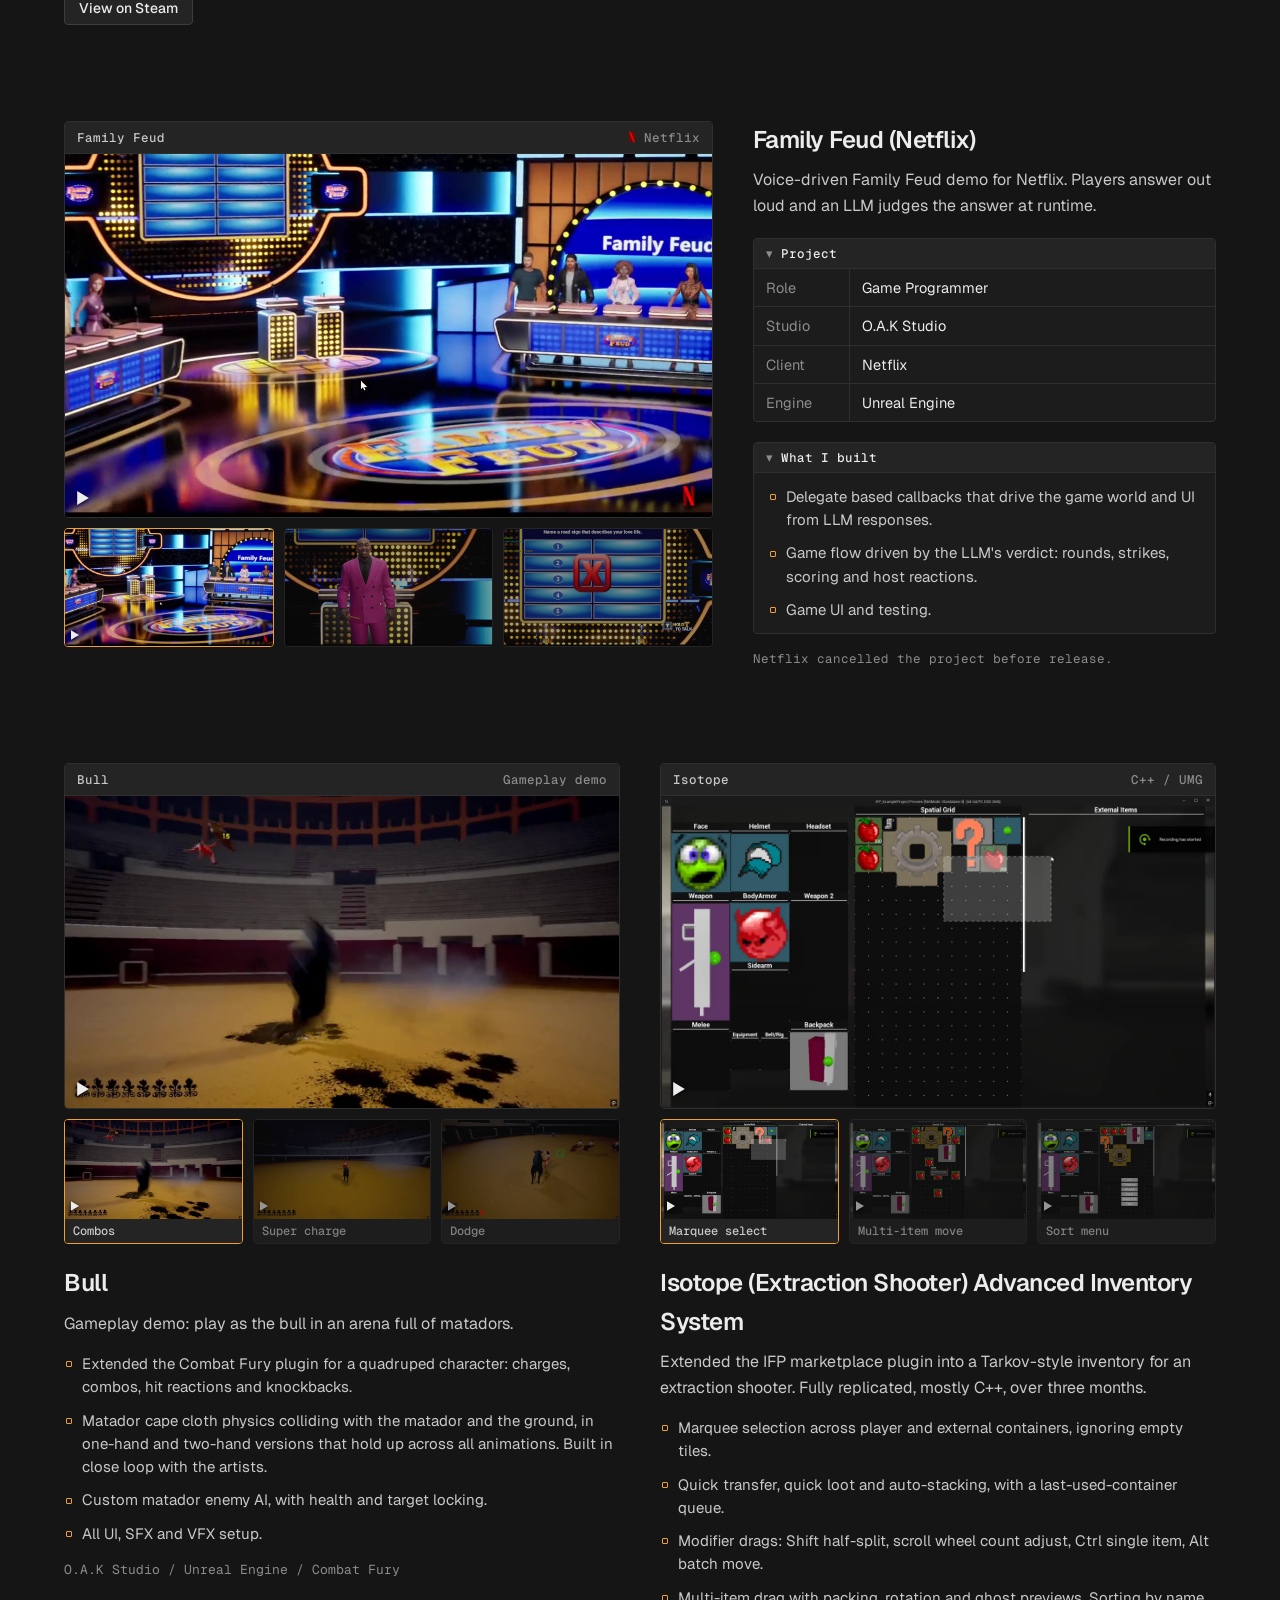
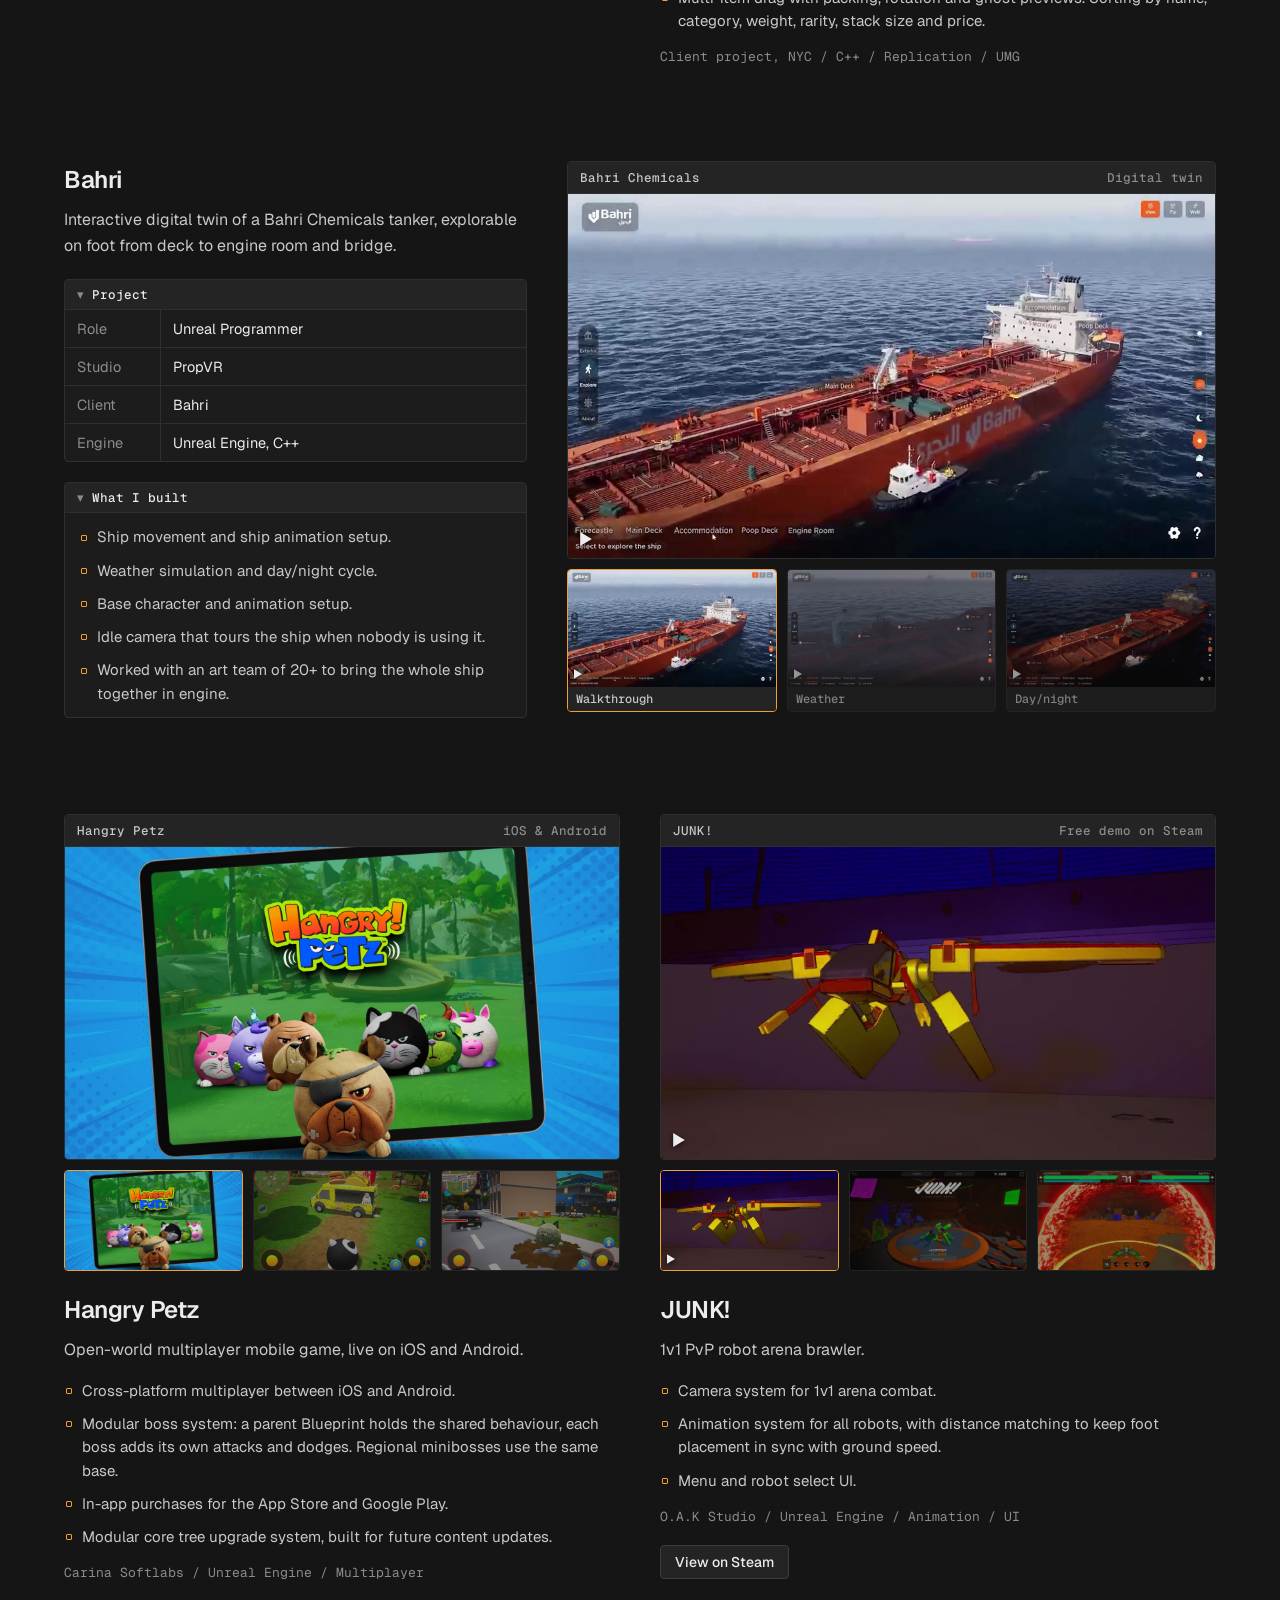
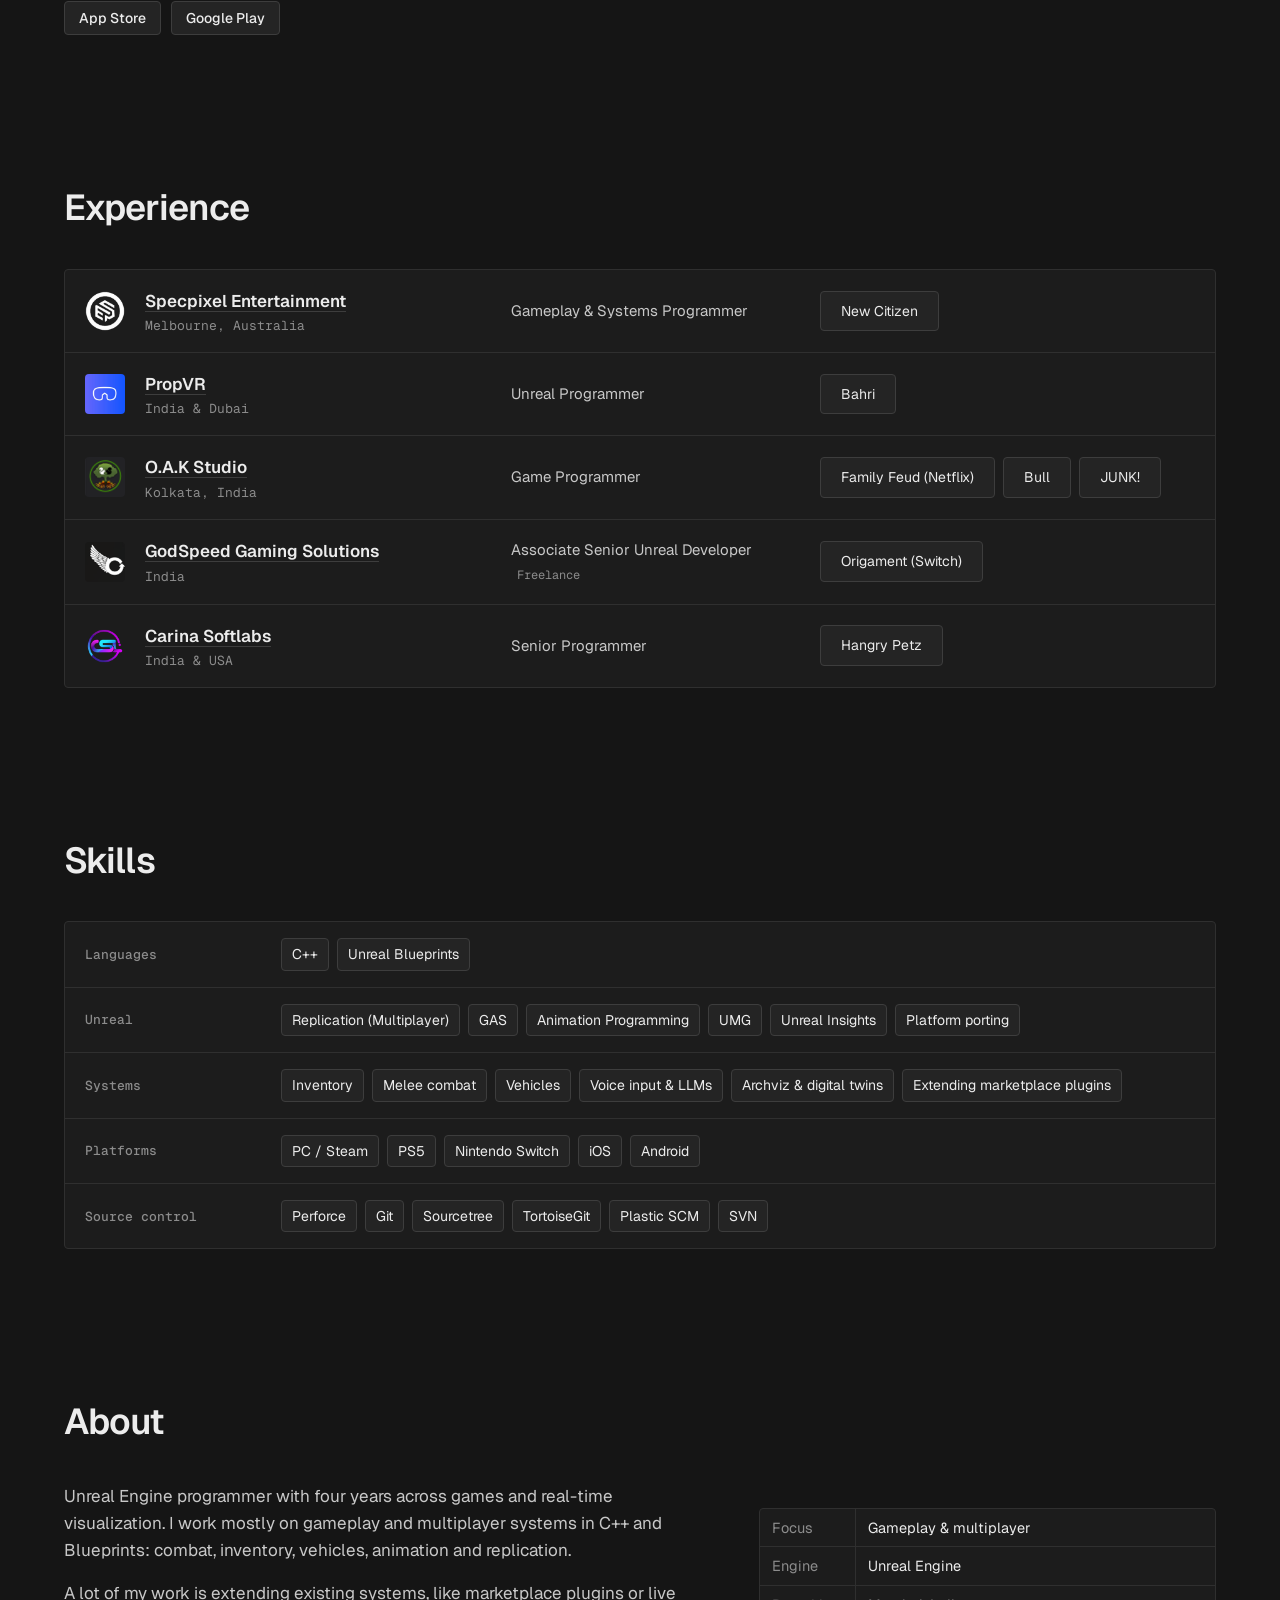
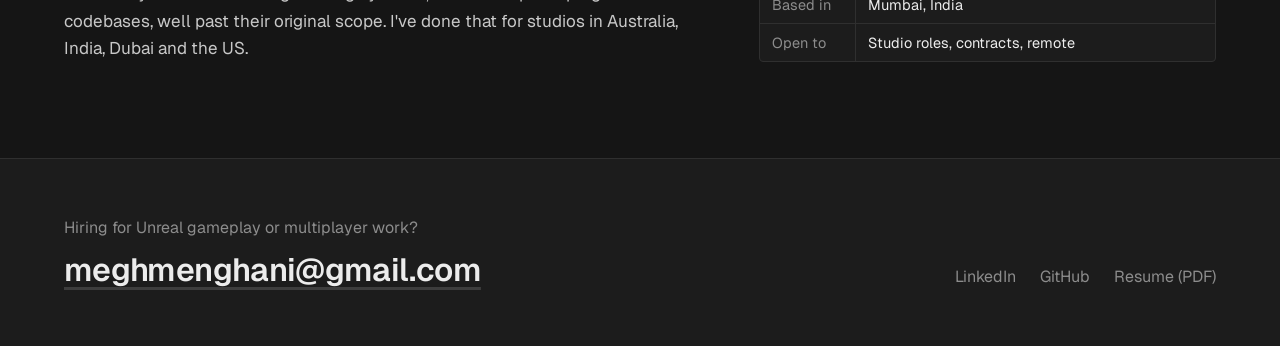
==== commit 89459b8c: "Bahri day/night clip and idle camera, Family Feud wording" ====
--- a/index.html
+++ b/index.html
@@ -154,7 +154,7 @@
           <div class="details-group">
             <div class="details-header">What I built</div>
             <ul class="built">
-              <li>Delegate-based callbacks that drive the game world and UI from LLM responses.</li>
+              <li>Delegate based callbacks that drive the game world and UI from LLM responses.</li>
               <li>Game flow driven by the LLM's verdict: rounds, strikes, scoring and host reactions.</li>
               <li>Game UI and testing.</li>
             </ul>
@@ -232,7 +232,7 @@
           <div class="thumbs thumbs-labeled">
             <button type="button" class="is-active" data-video="assets/video/bahri-loop.mp4"><img src="assets/images/bahri-loop.jpg" alt="" loading="lazy"><span>Walkthrough</span></button>
             <button type="button" data-video="assets/video/bahri-weather.mp4"><img src="assets/images/bahri-weather.jpg" alt="" loading="lazy"><span>Weather</span></button>
-            <button type="button" data-video="assets/video/bahri-sailing.mp4"><img src="assets/images/bahri-sailing.jpg" alt="" loading="lazy"><span>Sailing</span></button>
+            <button type="button" data-video="assets/video/bahri-daynight.mp4"><img src="assets/images/bahri-daynight.jpg" alt="" loading="lazy"><span>Day/night</span></button>
           </div>
         </div>
 
@@ -254,8 +254,9 @@
             <div class="details-header">What I built</div>
             <ul class="built">
               <li>Ship movement and ship animation setup.</li>
-              <li>Weather simulation.</li>
-              <li>Base character, animation and idle camera setup.</li>
+              <li>Weather simulation and day/night cycle.</li>
+              <li>Base character and animation setup.</li>
+              <li>Idle camera that tours the ship when nobody is using it.</li>
               <li>Worked with an art team of 20+ to bring the whole ship together in engine.</li>
             </ul>
           </div>
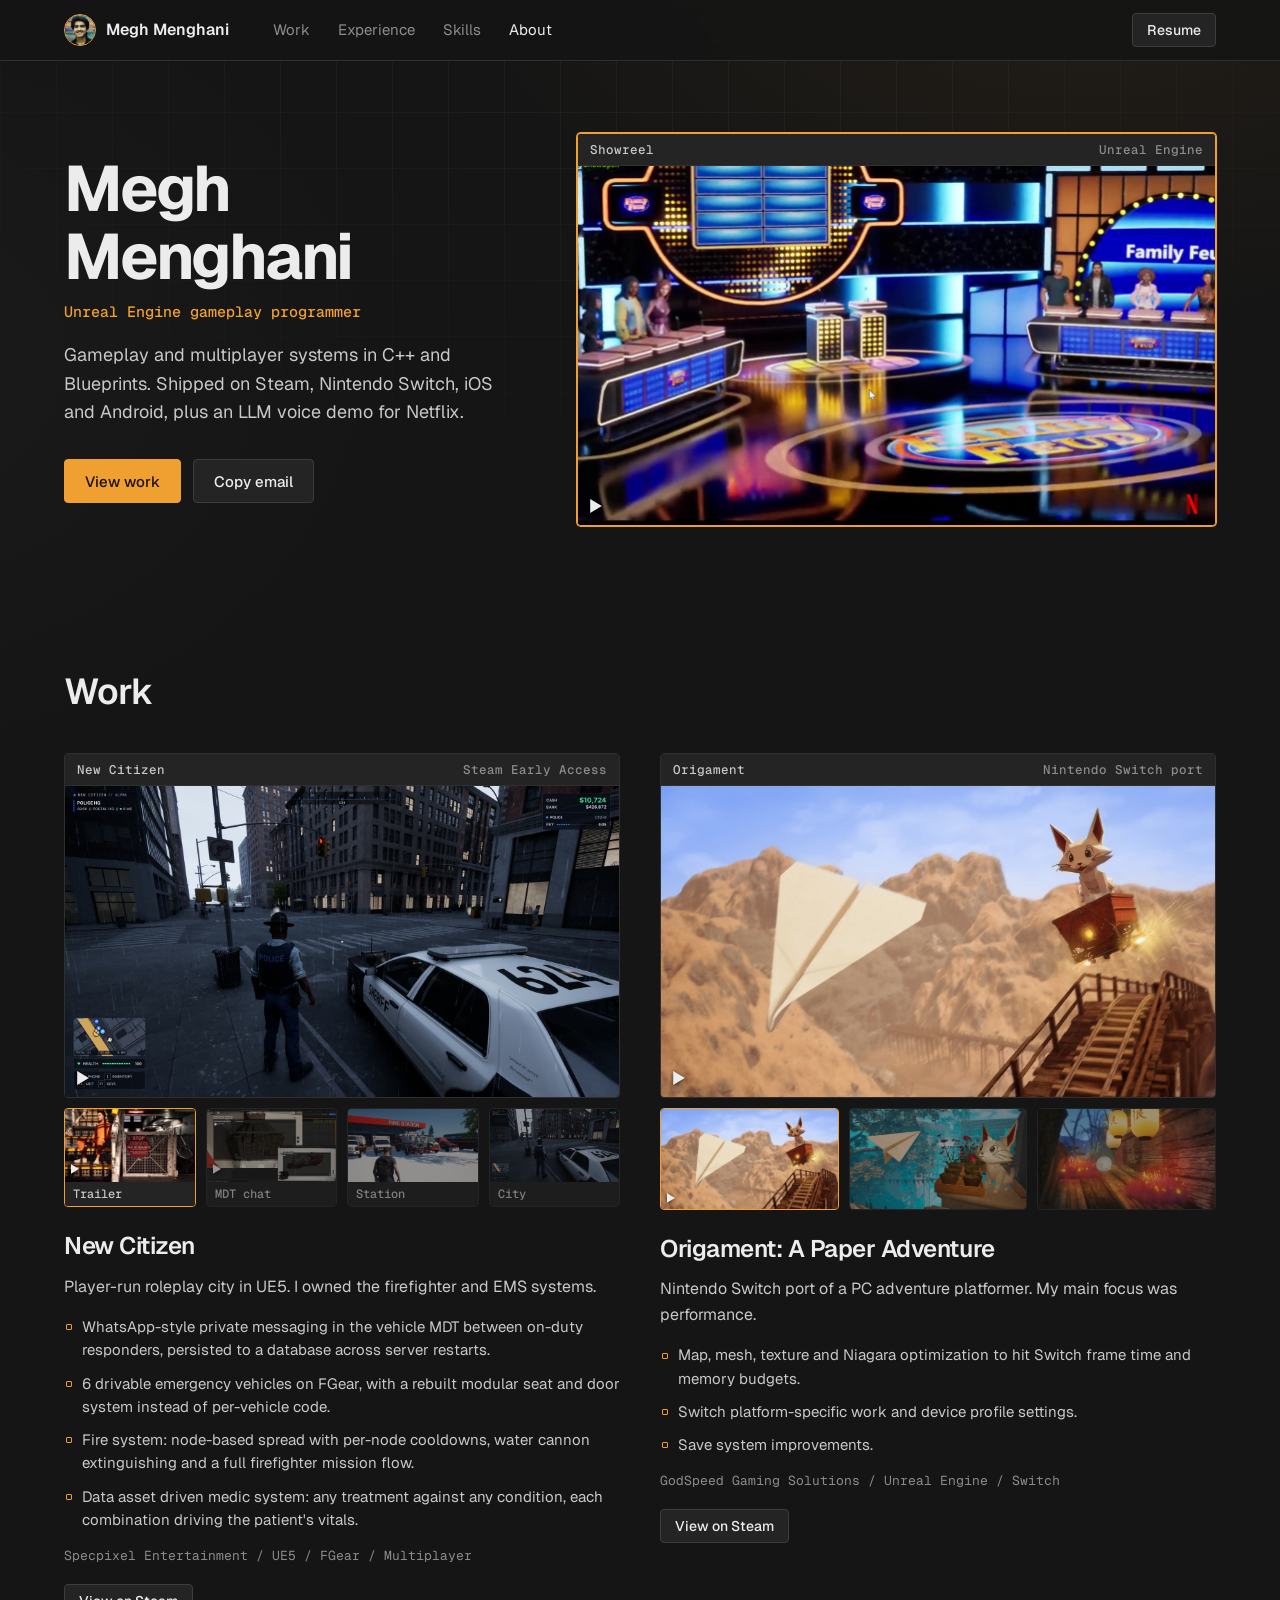
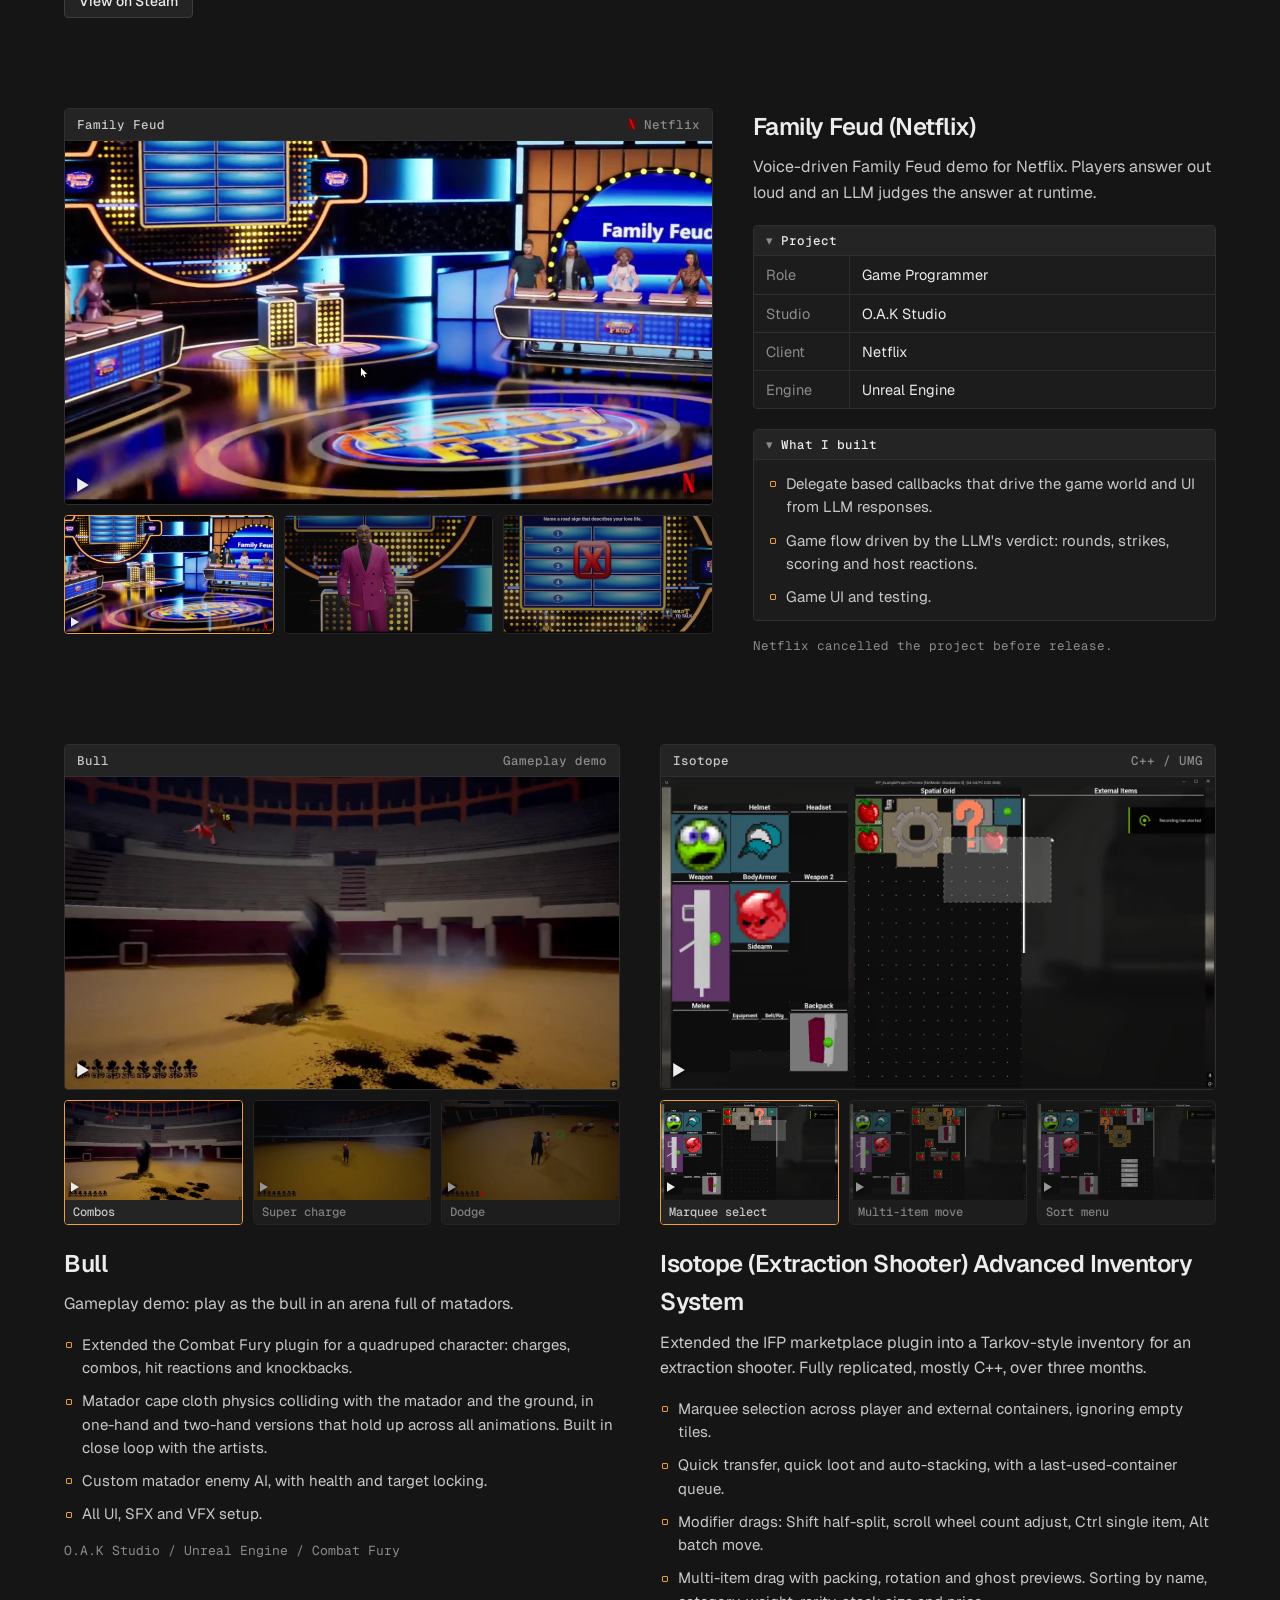
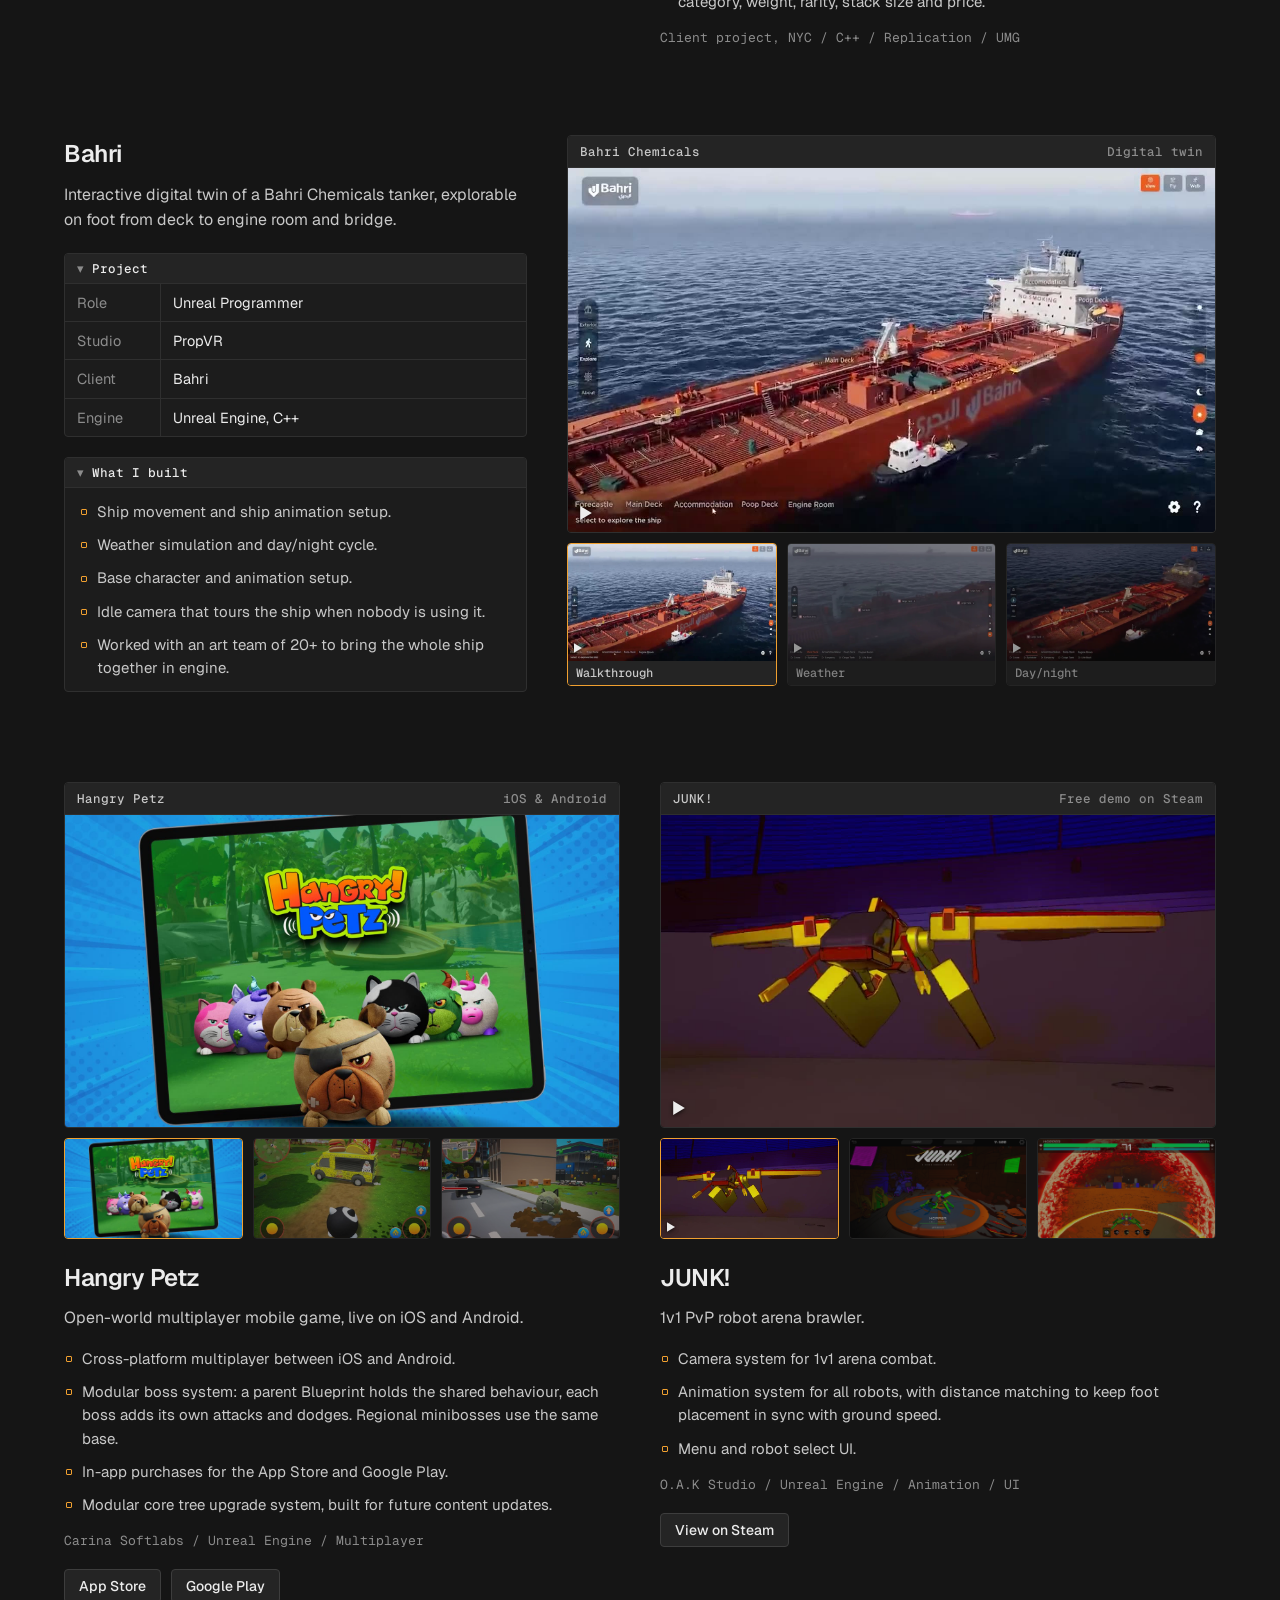
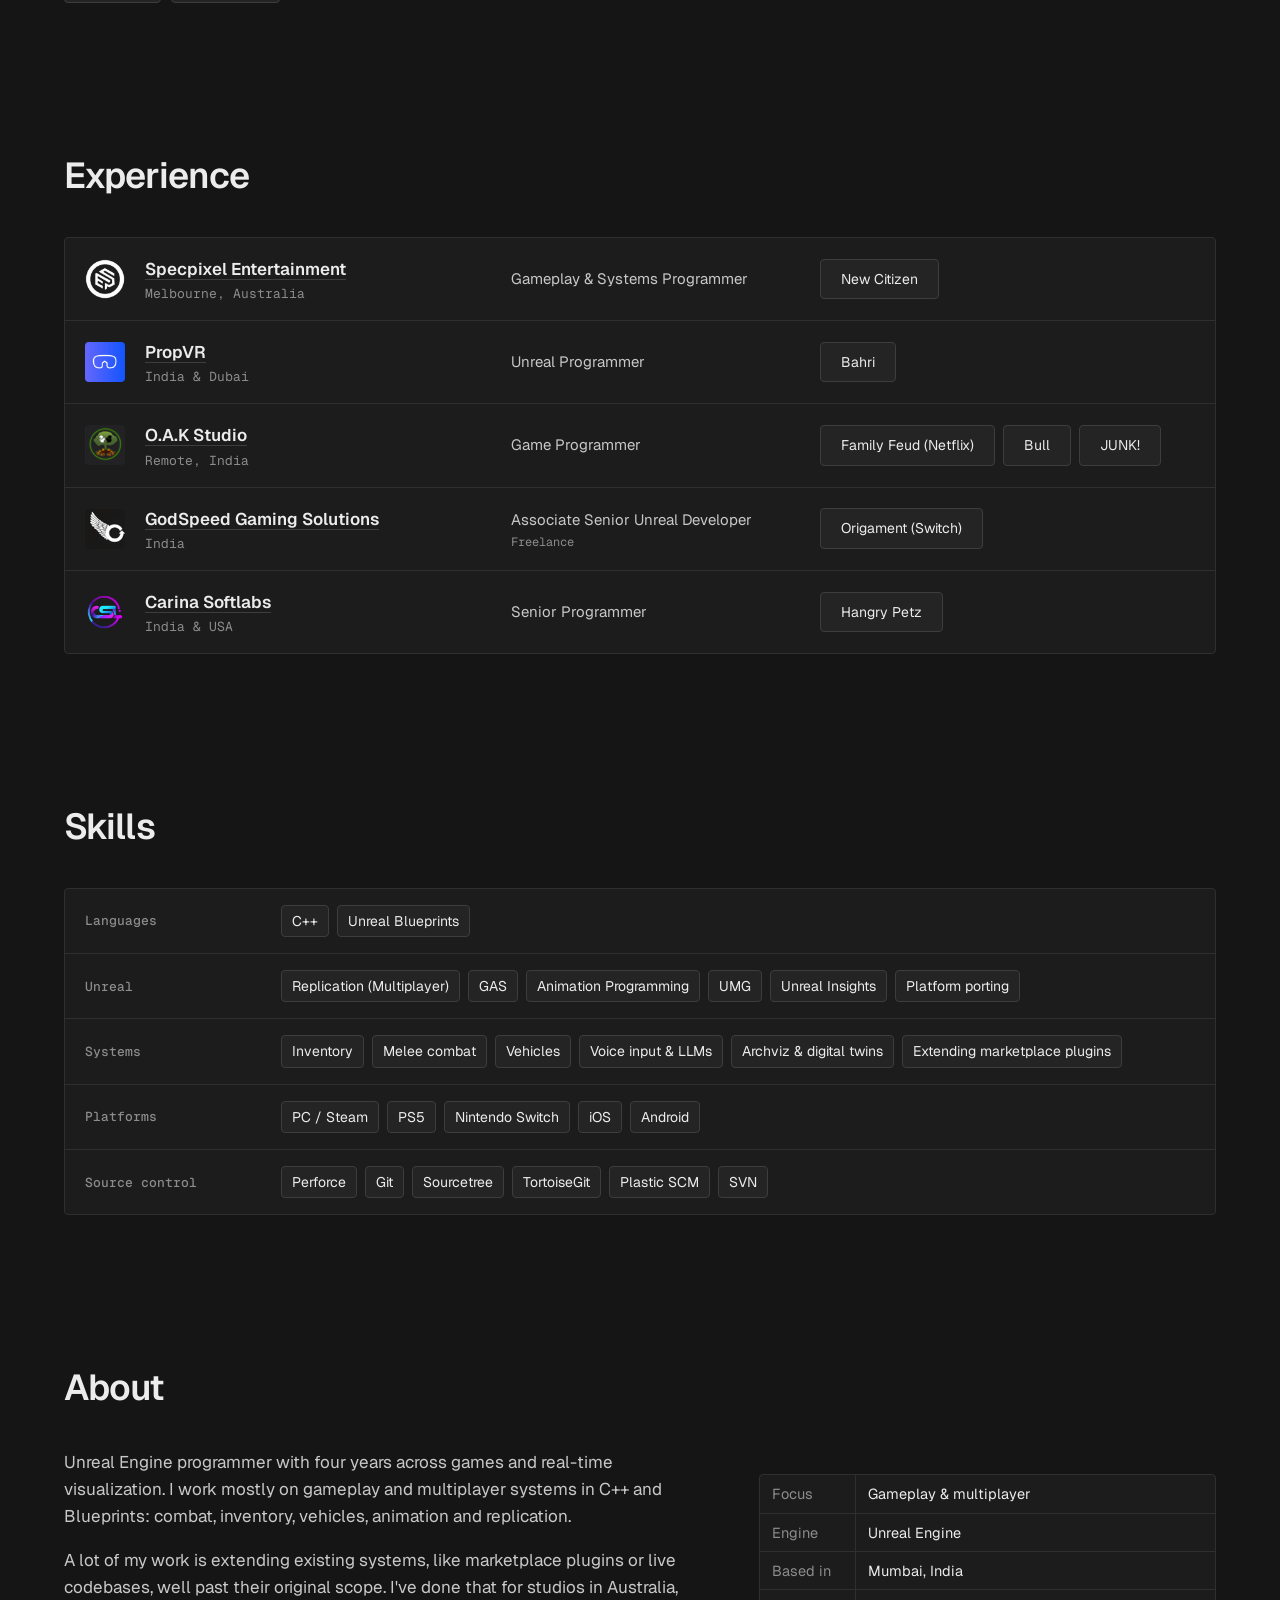
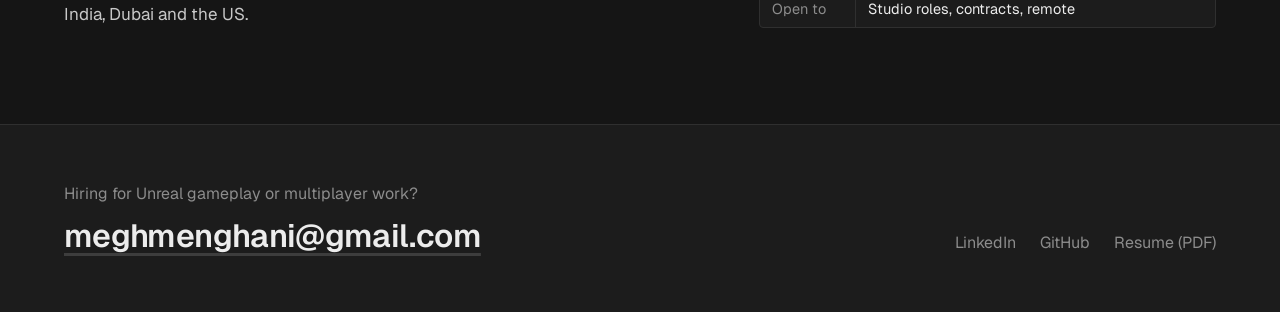
==== commit 4019c04d: "Add resume page and PDF, responsive spacing, UE crosshair cursor, layout fixes" ====
--- a/index.html
+++ b/index.html
@@ -14,7 +14,7 @@
   <link rel="preconnect" href="https://fonts.googleapis.com">
   <link rel="preconnect" href="https://fonts.gstatic.com" crossorigin>
   <link href="https://fonts.googleapis.com/css2?family=Geist:wght@400;500;600;700&family=Geist+Mono:wght@400;500&display=swap" rel="stylesheet">
-  <link rel="stylesheet" href="css/style.css?v=5">
+  <link rel="stylesheet" href="css/style.css?v=8">
 </head>
 <body>
 
@@ -30,7 +30,7 @@
         <a href="#skills">Skills</a>
         <a href="#about">About</a>
       </nav>
-      <a href="assets/docs/resume.pdf" class="btn btn-ghost btn-sm" target="_blank" rel="noopener">Resume</a>
+      <a href="resume/" class="btn btn-ghost btn-sm">Resume</a>
     </div>
   </header>
 
@@ -351,7 +351,7 @@
           <img class="xp-logo" src="assets/images/logos/oak.png" alt="" width="36" height="36">
           <div class="xp-company">
             <a href="https://oakstudio.co.in" target="_blank" rel="noopener">O.A.K Studio</a>
-            <span>Kolkata, India</span>
+            <span>Remote, India</span>
           </div>
           <div class="xp-role">Game Programmer</div>
           <ul class="xp-projects chips"><li><a href="#family-feud">Family Feud (Netflix)</a></li><li><a href="#bull">Bull</a></li><li><a href="#junk">JUNK!</a></li></ul>
--- a/css/style.css
+++ b/css/style.css
@@ -17,6 +17,8 @@
   --mono: "Geist Mono", ui-monospace, Consolas, monospace;
   --ease: cubic-bezier(0.16, 1, 0.3, 1);
   color-scheme: dark;
+  /* Unreal Editor uses the OS crosshair (IDC_CROSS on Windows) for EMouseCursor::Crosshairs; browsers use the same one */
+  --ue-cursor: crosshair;
 }
 
 *, *::before, *::after { box-sizing: border-box; }
@@ -41,6 +43,7 @@
   -webkit-mask-image: radial-gradient(ellipse 90% 70% at 50% 0%, #000 20%, transparent 85%);
           mask-image: radial-gradient(ellipse 90% 70% at 50% 0%, #000 20%, transparent 85%);
 }
+a, button, video, p, li, h1, h2, h3, dt, dd, figcaption, small { cursor: var(--ue-cursor); }
 img { display: block; max-width: 100%; height: auto; }
 a { color: inherit; text-decoration: none; }
 h1, h2, h3, p, ul, dl, figure { margin: 0; }
@@ -55,7 +58,7 @@
   height: 44px; padding: 0 20px;
   border: 1px solid var(--line-strong); border-radius: var(--radius);
   background: var(--panel-head); color: var(--text-bright);
-  font: 500 15px var(--font); white-space: nowrap; cursor: pointer;
+  font: 500 15px var(--font); white-space: nowrap; cursor: var(--ue-cursor);
   transition: border-color .2s var(--ease), background .2s var(--ease), transform .1s;
 }
 .btn:hover { border-color: var(--accent); }
@@ -93,7 +96,7 @@
   background: #0e0e0e; overflow: hidden;
   transition: border-color .25s var(--ease), box-shadow .25s var(--ease);
 }
-.viewport > video { cursor: pointer; }
+.viewport > video { cursor: var(--ue-cursor); }
 
 /* Small play badge on paused videos; hidden while playing */
 .viewport.has-video::after,
@@ -136,7 +139,7 @@
 /* Hero */
 .hero {
   display: grid; grid-template-columns: 5fr 7fr; gap: 56px; align-items: center;
-  padding-top: 72px; padding-bottom: 96px;
+  padding-top: clamp(32px, 6vw, 72px); padding-bottom: clamp(40px, 7vw, 96px);
 }
 .hero h1 {
   font-size: clamp(40px, 5.2vw, 64px); font-weight: 700;
@@ -147,9 +150,9 @@
 .hero-actions { display: flex; flex-wrap: wrap; gap: 12px; margin-top: 32px; }
 
 /* Sections */
-.section { padding-top: 48px; padding-bottom: 96px; }
+.section { padding-top: clamp(24px, 4vw, 48px); padding-bottom: clamp(56px, 8vw, 96px); }
 .section-title {
-  margin-bottom: 32px;
+  margin-bottom: clamp(20px, 3vw, 32px);
   font-size: clamp(28px, 3vw, 36px); font-weight: 600;
   letter-spacing: -0.025em; color: var(--text-bright);
 }
@@ -158,7 +161,7 @@
 .project-feature { display: grid; grid-template-columns: 7fr 5fr; gap: 40px; align-items: start; }
 .project-feature--flip { grid-template-columns: 5fr 7fr; }
 .project-feature--flip .media { order: 2; }
-.project-pair, .project-feature + .project-pair, .project-pair + .project-feature { margin-top: 96px; }
+.project-pair, .project-feature + .project-pair, .project-pair + .project-feature { margin-top: clamp(48px, 7vw, 96px); }
 .section-title + .project-pair { margin-top: 0; }
 .project-pair { display: grid; grid-template-columns: 1fr 1fr; gap: 40px; }
 
@@ -166,7 +169,7 @@
 .thumbs { display: grid; grid-auto-flow: column; grid-auto-columns: 1fr; gap: 10px; margin-top: 10px; }
 .thumbs button {
   padding: 0; border: 1px solid var(--line); border-radius: var(--radius);
-  background: none; overflow: hidden; cursor: pointer; opacity: .6;
+  background: none; overflow: hidden; cursor: var(--ue-cursor); opacity: .6;
   transition: opacity .2s, border-color .2s;
 }
 .thumbs button:hover { opacity: 1; }
@@ -197,7 +200,7 @@
 .xp-company a:hover { text-decoration-color: var(--accent); }
 .xp-company span:not(.xp-name) { font: 13px var(--mono); color: var(--text-muted); }
 .xp-role { font-size: 15px; color: var(--text); }
-.xp-role small { margin-left: 6px; font: 12px var(--mono); color: var(--text-muted); }
+.xp-role small { display: block; margin-top: 2px; font: 12px var(--mono); color: var(--text-muted); }
 .xp-projects li { padding: 0; }
 .xp-projects a { display: block; padding: 4px 10px; transition: color .2s; }
 .xp-projects li:hover { border-color: var(--accent); }
@@ -256,11 +259,11 @@
 .about-props { border: 1px solid var(--line); border-radius: var(--radius); background: var(--panel); }
 
 /* Footer */
-.footer { border-top: 1px solid var(--line); background: var(--panel); padding: 56px 0; }
+.footer { border-top: 1px solid var(--line); background: var(--panel); padding: clamp(36px, 6vw, 56px) 0; }
 .footer-inner { display: flex; justify-content: space-between; align-items: end; gap: 32px; flex-wrap: wrap; }
 .footer-lead { color: var(--text-muted); }
 .footer-email {
-  margin-top: 8px; padding: 0; border: 0; background: none; cursor: pointer;
+  margin-top: 8px; padding: 0; border: 0; background: none; cursor: var(--ue-cursor);
   font: 600 clamp(22px, 3vw, 32px) var(--font); letter-spacing: -0.02em; color: var(--text-bright);
   text-decoration: underline; text-decoration-color: var(--line-strong); text-underline-offset: 6px;
   transition: text-decoration-color .2s;
@@ -294,9 +297,8 @@
 @media (max-width: 960px) {
   .hero, .project-feature, .about { grid-template-columns: 1fr; }
   .project-feature--flip .media { order: 0; }
-  .hero { gap: 40px; padding-top: 48px; padding-bottom: 72px; }
-  .project-pair { grid-template-columns: 1fr; gap: 64px; }
-  .project-pair, .project-feature + .project-pair, .project-pair + .project-feature { margin-top: 64px; }
+  .hero { gap: 32px; }
+  .project-pair { grid-template-columns: 1fr; gap: clamp(48px, 7vw, 64px); }
   .about { gap: 32px; align-items: start; }
   .xp-row { grid-template-columns: 40px 1fr 1fr; }
   .xp-projects { grid-column: 2 / -1; }
@@ -305,11 +307,15 @@
 /* Phone */
 @media (max-width: 640px) {
   .container { padding-inline: 16px; }
-  .menubar-inner { gap: 16px; }
-  .menubar-links { display: none; }
-  .brand { margin-right: auto; }
+  .menubar-inner { gap: 10px; height: 56px; }
+  .brand span { display: none; }
+  .menubar-links { gap: 0; }
+  .menubar-links a { padding: 6px 8px; font-size: 14px; }
+  .menubar-links a[href="#skills"], .menubar-links a[href="#about"] { display: none; }
   .hero-sub { font-size: 17px; }
-  .section { padding-bottom: 72px; }
+  .hero-actions .btn { flex: 1; }
+  .details-title { font-size: 22px; }
+  .footer-links { gap: 20px; }
   .skill-row { grid-template-columns: 1fr; gap: 10px; }
   .xp-row { grid-template-columns: 40px 1fr; gap: 10px 14px; padding: 16px; }
   .xp-role, .xp-projects { grid-column: 2; }
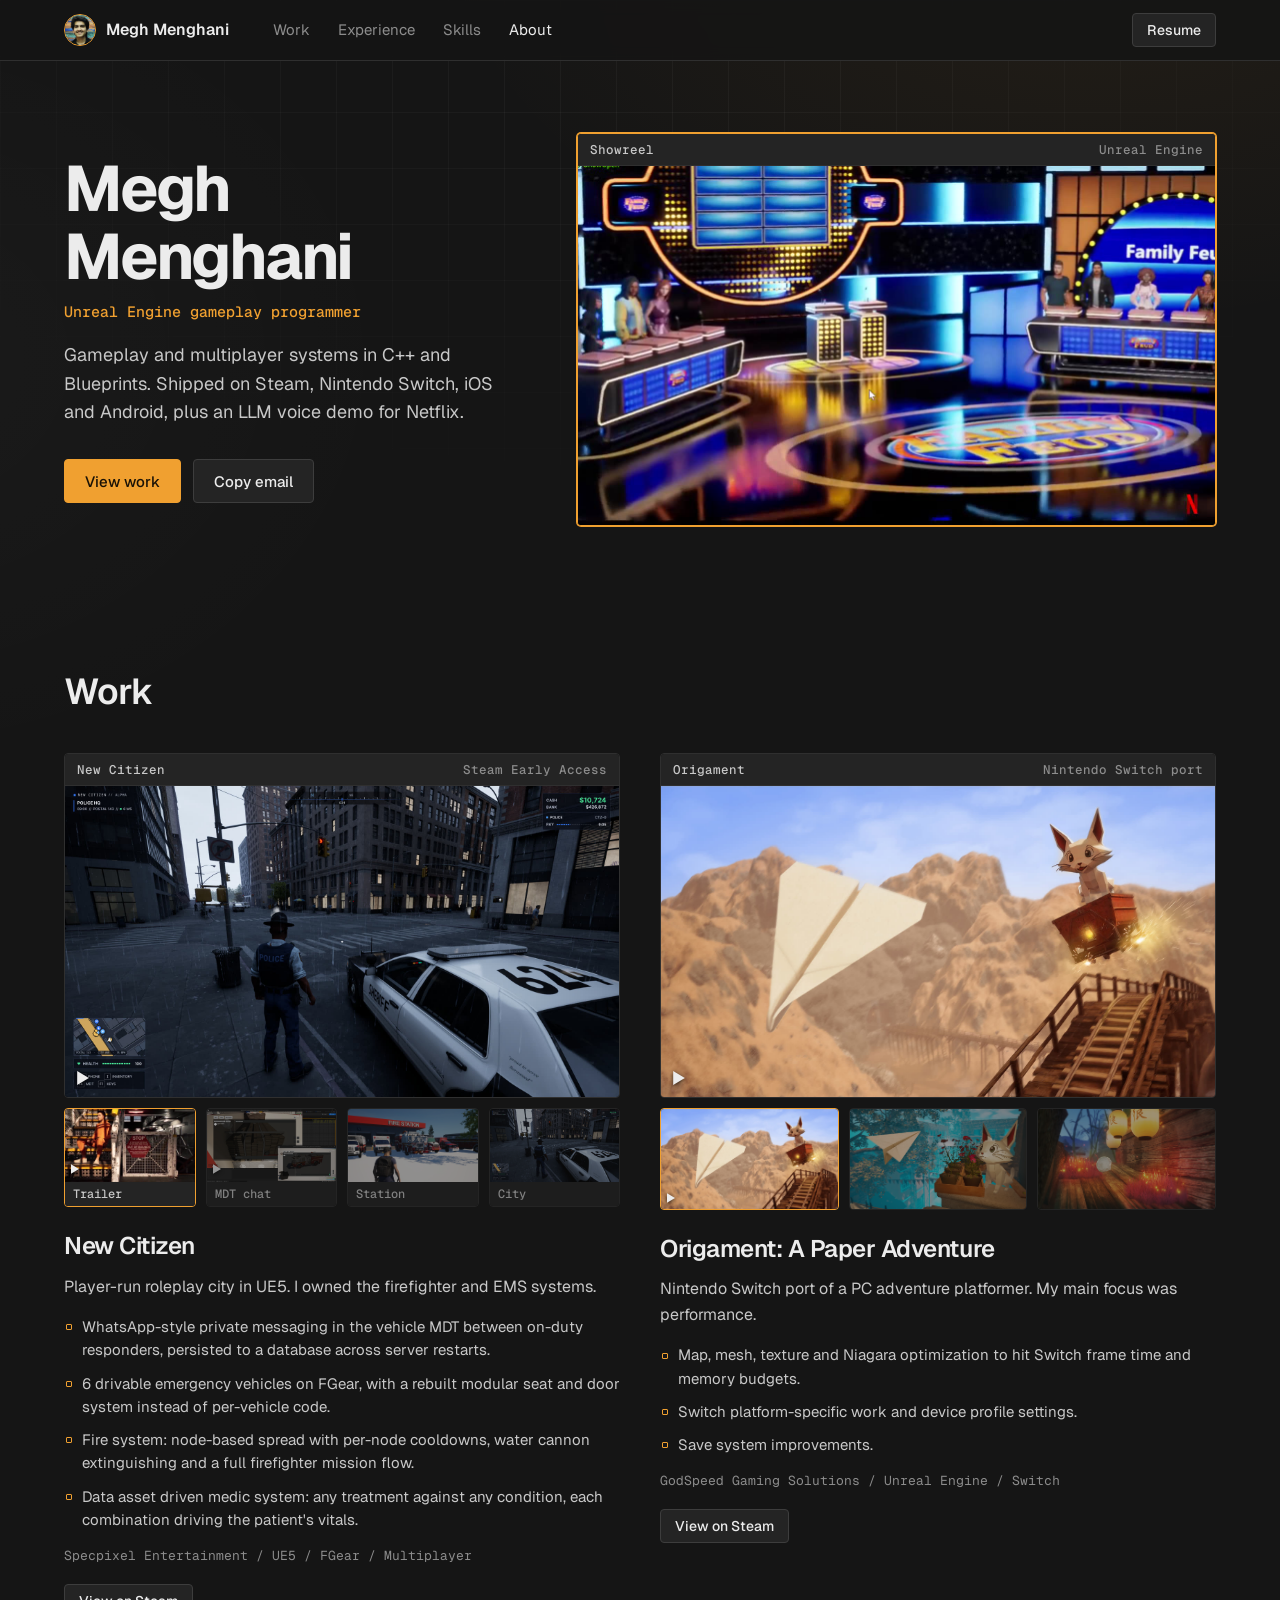
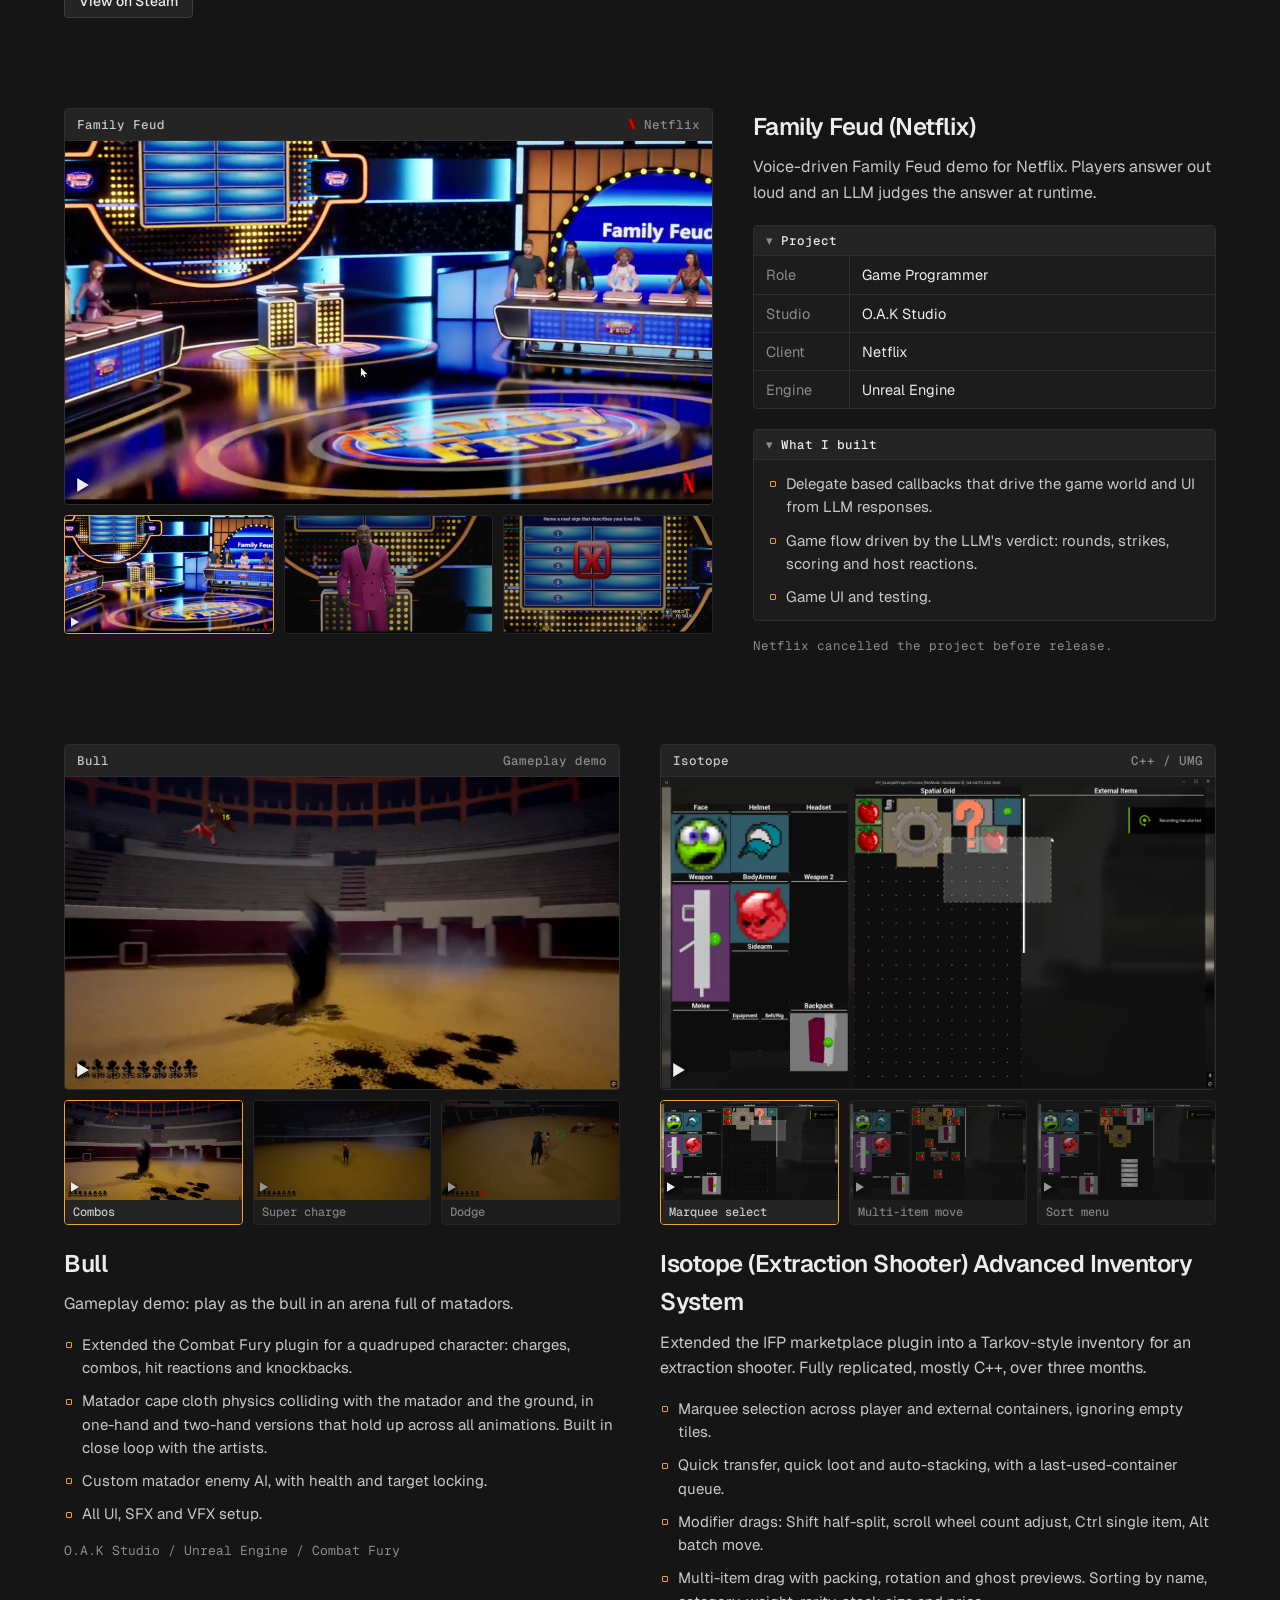
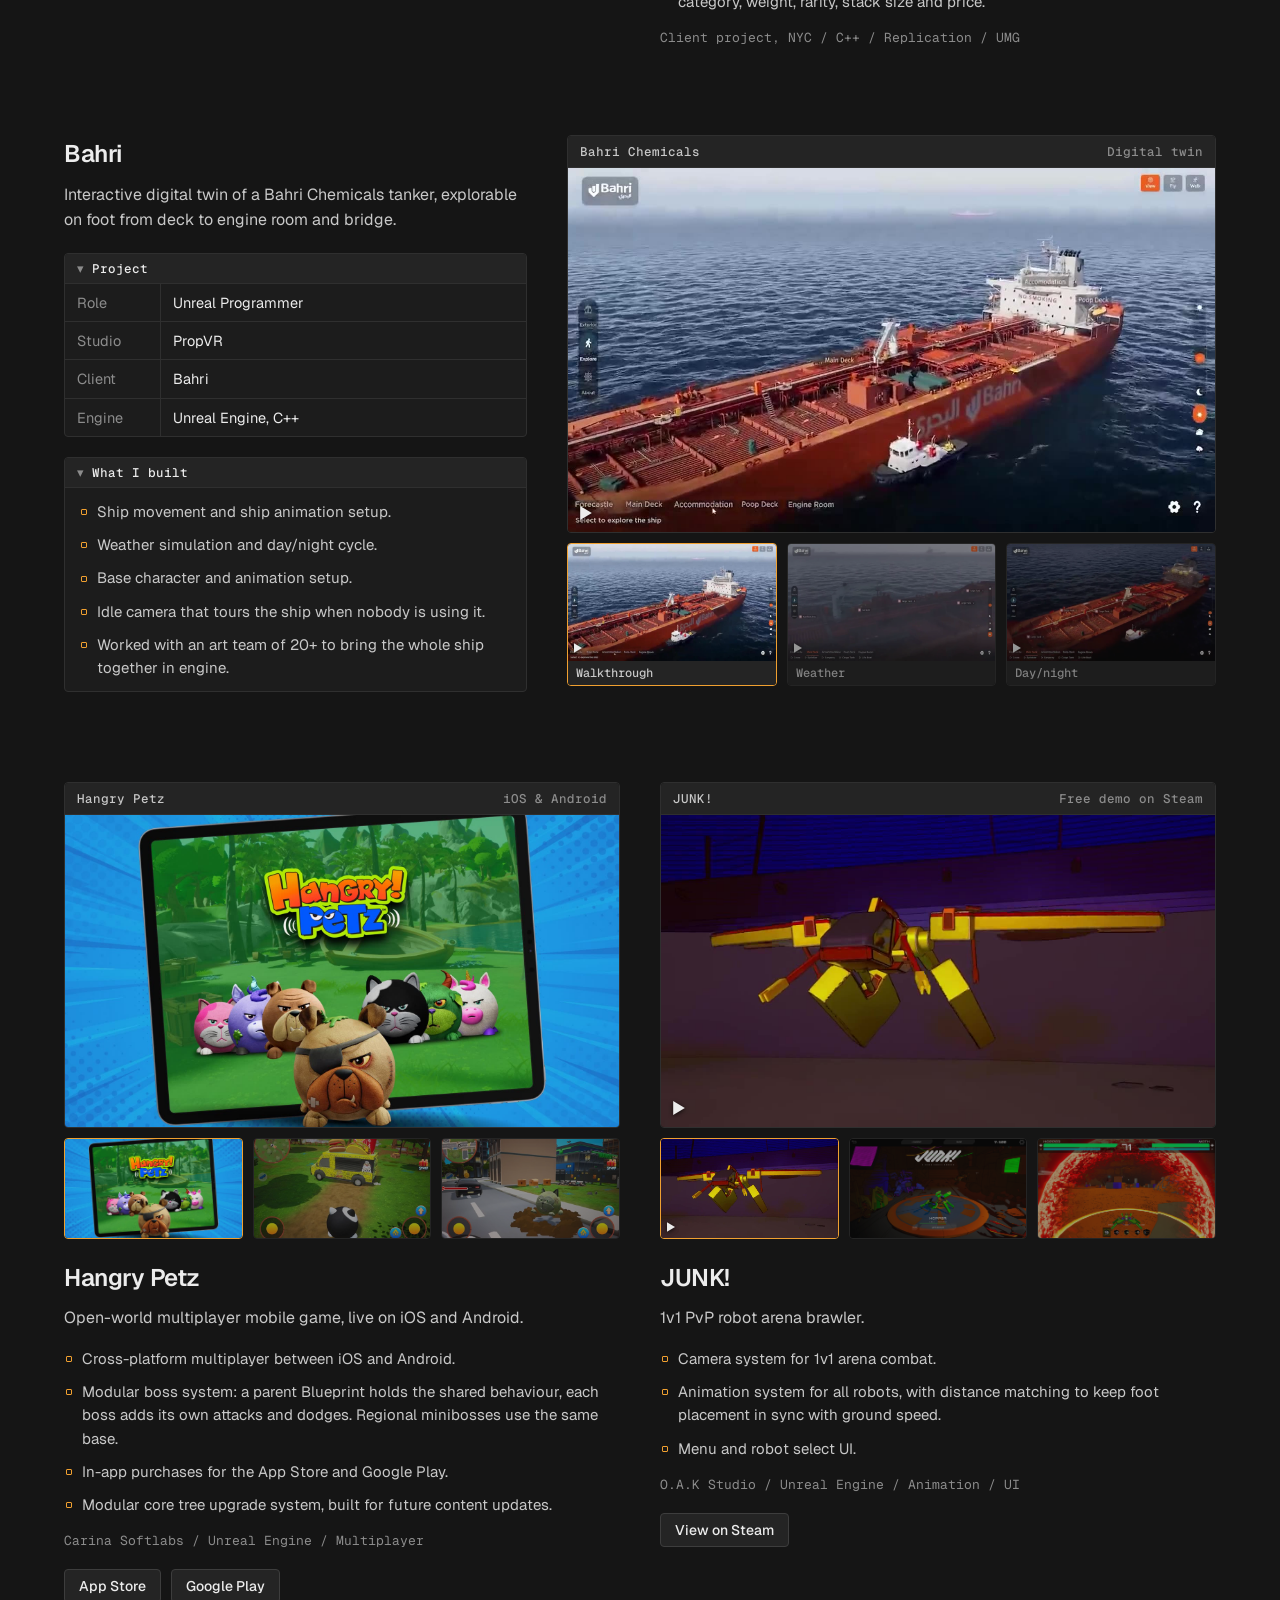
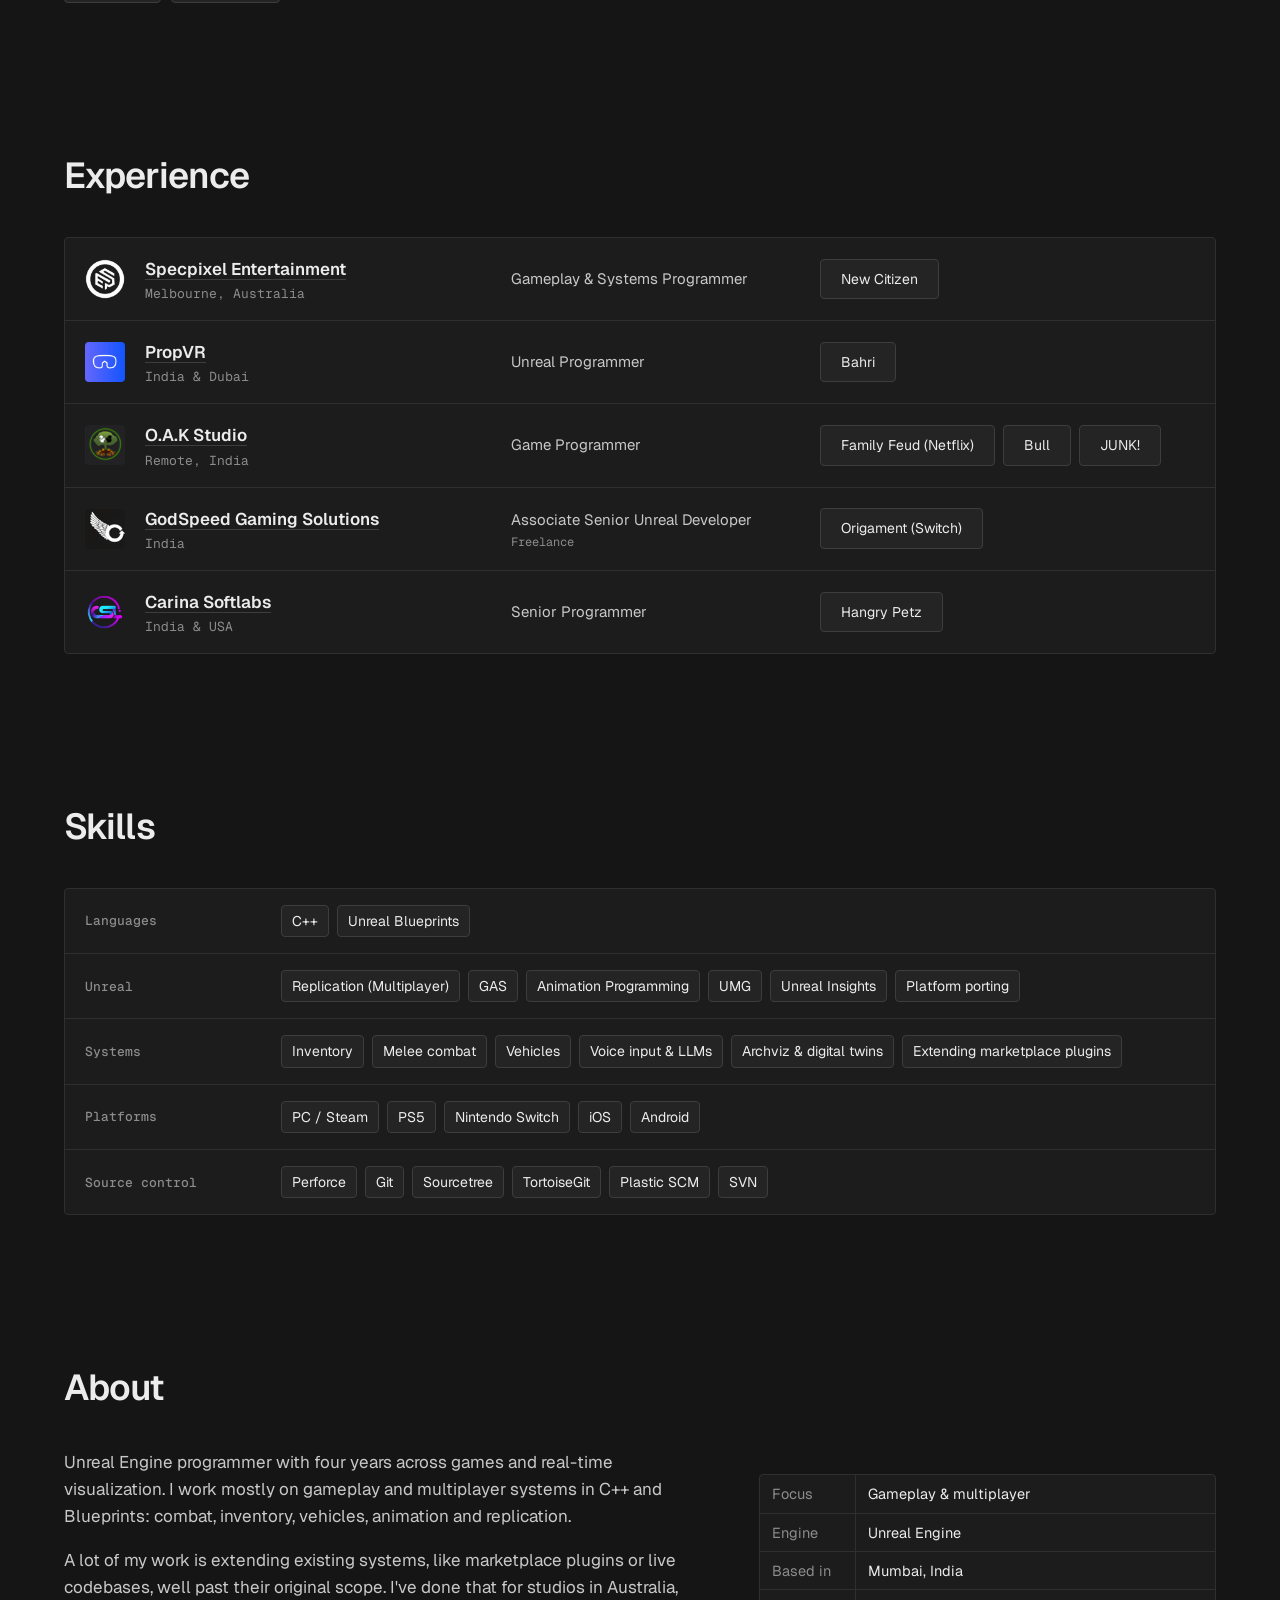
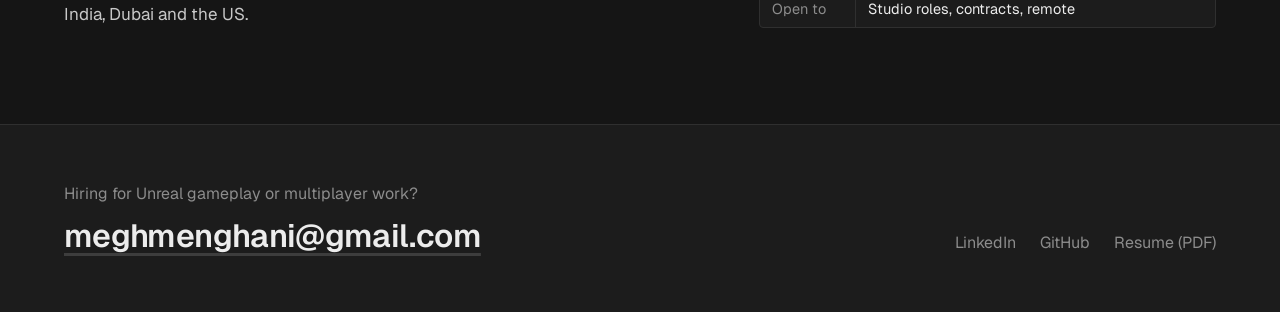
==== commit 63f0d553: "Lighter 480p videos for phones" ====
--- a/index.html
+++ b/index.html
@@ -51,7 +51,7 @@
           <span>Showreel</span>
           <span class="viewport-bar-meta">Unreal Engine</span>
         </figcaption>
-        <video src="assets/video/showreel.mp4" poster="assets/images/showreel.jpg" autoplay muted loop playsinline preload="metadata" aria-label="Showreel of Family Feud, Bull, Bahri, Origament, New Citizen and the Isotope inventory"></video>
+        <video poster="assets/images/showreel.jpg" autoplay muted loop playsinline preload="metadata" aria-label="Showreel of Family Feud, Bull, Bahri, Origament, New Citizen and the Isotope inventory"><source src="assets/video/showreel-m.mp4" type="video/mp4" media="(max-width: 640px)"><source src="assets/video/showreel.mp4" type="video/mp4"></video>
       </figure>
     </section>
 
@@ -66,7 +66,7 @@
               <span>New Citizen</span>
               <span class="viewport-bar-meta">Steam Early Access</span>
             </figcaption>
-            <video class="js-main" src="assets/video/new-citizen-loop.mp4" poster="assets/images/new-citizen-1.jpg" muted loop playsinline preload="metadata" aria-label="New Citizen trailer clip"></video>
+            <video class="js-main" poster="assets/images/new-citizen-1.jpg" muted loop playsinline preload="metadata" aria-label="New Citizen trailer clip"><source src="assets/video/new-citizen-loop-m.mp4" type="video/mp4" media="(max-width: 640px)"><source src="assets/video/new-citizen-loop.mp4" type="video/mp4"></video>
           </figure>
           <div class="thumbs thumbs-labeled">
             <button type="button" class="is-active" data-video="assets/video/new-citizen-loop.mp4"><img src="assets/images/new-citizen-trailer.jpg" alt="" loading="lazy"><span>Trailer</span></button>
@@ -97,7 +97,7 @@
               <span>Origament</span>
               <span class="viewport-bar-meta">Nintendo Switch port</span>
             </figcaption>
-            <video class="js-main" src="assets/video/origament-loop.mp4" poster="assets/images/origament-1.jpg" muted loop playsinline preload="metadata" aria-label="Origament trailer clip"></video>
+            <video class="js-main" poster="assets/images/origament-1.jpg" muted loop playsinline preload="metadata" aria-label="Origament trailer clip"><source src="assets/video/origament-loop-m.mp4" type="video/mp4" media="(max-width: 640px)"><source src="assets/video/origament-loop.mp4" type="video/mp4"></video>
           </figure>
           <div class="thumbs">
             <button type="button" class="is-active" data-video="assets/video/origament-loop.mp4"><img src="assets/images/origament-1.jpg" alt="Paper plane flying over a desert canyon" loading="lazy"></button>
@@ -128,7 +128,7 @@
               <span>Family Feud</span>
               <span class="viewport-bar-meta"><img class="bar-logo" src="assets/images/netflix_logo_transparent.png" alt="" width="12" height="12">Netflix</span>
             </figcaption>
-            <video class="js-main" src="assets/video/family-feud-loop.mp4" poster="assets/images/family-feud-loop.jpg" muted loop playsinline preload="metadata" aria-label="Family Feud gameplay clip, opening with the Netflix intro"></video>
+            <video class="js-main" poster="assets/images/family-feud-loop.jpg" muted loop playsinline preload="metadata" aria-label="Family Feud gameplay clip, opening with the Netflix intro"><source src="assets/video/family-feud-loop-m.mp4" type="video/mp4" media="(max-width: 640px)"><source src="assets/video/family-feud-loop.mp4" type="video/mp4"></video>
           </figure>
           <div class="thumbs">
             <button type="button" class="is-active" data-video="assets/video/family-feud-loop.mp4"><img src="assets/images/family-feud-loop.jpg" alt="Family Feud gameplay clip" loading="lazy"></button>
@@ -171,7 +171,7 @@
               <span>Bull</span>
               <span class="viewport-bar-meta">Gameplay demo</span>
             </figcaption>
-            <video class="js-main" src="assets/video/bull-loop.mp4" poster="assets/images/bull-loop.jpg" muted loop playsinline preload="metadata" aria-label="Bull combat clip: a bull tossing matadors around an arena"></video>
+            <video class="js-main" poster="assets/images/bull-loop.jpg" muted loop playsinline preload="metadata" aria-label="Bull combat clip: a bull tossing matadors around an arena"><source src="assets/video/bull-loop-m.mp4" type="video/mp4" media="(max-width: 640px)"><source src="assets/video/bull-loop.mp4" type="video/mp4"></video>
           </figure>
           <div class="thumbs thumbs-labeled">
             <button type="button" class="is-active" data-video="assets/video/bull-loop.mp4"><img src="assets/images/bull-loop.jpg" alt="" loading="lazy"><span>Combos</span></button>
@@ -198,7 +198,7 @@
               <span>Isotope</span>
               <span class="viewport-bar-meta">C++ / UMG</span>
             </figcaption>
-            <video class="js-main" src="assets/video/inventory-marquee.mp4" poster="assets/images/inventory-marquee.jpg" muted loop playsinline preload="metadata" aria-label="Marquee selection in the inventory grid"></video>
+            <video class="js-main" poster="assets/images/inventory-marquee.jpg" muted loop playsinline preload="metadata" aria-label="Marquee selection in the inventory grid"><source src="assets/video/inventory-marquee-m.mp4" type="video/mp4" media="(max-width: 640px)"><source src="assets/video/inventory-marquee.mp4" type="video/mp4"></video>
           </figure>
           <div class="thumbs thumbs-labeled">
             <button type="button" class="is-active" data-video="assets/video/inventory-marquee.mp4"><img src="assets/images/inventory-marquee.jpg" alt="" loading="lazy"><span>Marquee select</span></button>
@@ -227,7 +227,7 @@
               <span>Bahri Chemicals</span>
               <span class="viewport-bar-meta">Digital twin</span>
             </figcaption>
-            <video class="js-main" src="assets/video/bahri-loop.mp4" poster="assets/images/bahri-loop.jpg" muted loop playsinline preload="metadata" aria-label="Bahri tanker walkthrough clip"></video>
+            <video class="js-main" poster="assets/images/bahri-loop.jpg" muted loop playsinline preload="metadata" aria-label="Bahri tanker walkthrough clip"><source src="assets/video/bahri-loop-m.mp4" type="video/mp4" media="(max-width: 640px)"><source src="assets/video/bahri-loop.mp4" type="video/mp4"></video>
           </figure>
           <div class="thumbs thumbs-labeled">
             <button type="button" class="is-active" data-video="assets/video/bahri-loop.mp4"><img src="assets/images/bahri-loop.jpg" alt="" loading="lazy"><span>Walkthrough</span></button>
@@ -302,7 +302,7 @@
               <span>JUNK!</span>
               <span class="viewport-bar-meta">Free demo on Steam</span>
             </figcaption>
-            <video class="js-main" src="assets/video/junk-loop.mp4" poster="assets/images/junk-loop.jpg" muted loop playsinline preload="metadata" aria-label="JUNK! teaser clip"></video>
+            <video class="js-main" poster="assets/images/junk-loop.jpg" muted loop playsinline preload="metadata" aria-label="JUNK! teaser clip"><source src="assets/video/junk-loop-m.mp4" type="video/mp4" media="(max-width: 640px)"><source src="assets/video/junk-loop.mp4" type="video/mp4"></video>
           </figure>
           <div class="thumbs">
             <button type="button" class="is-active" data-video="assets/video/junk-loop.mp4"><img src="assets/images/junk-loop.jpg" alt="JUNK! teaser clip" loading="lazy"></button>
@@ -434,6 +434,6 @@
 
   <div id="toast" class="toast" role="status" aria-live="polite">Email copied</div>
 
-  <script src="js/main.js?v=4"></script>
+  <script src="js/main.js?v=5"></script>
 </body>
 </html>
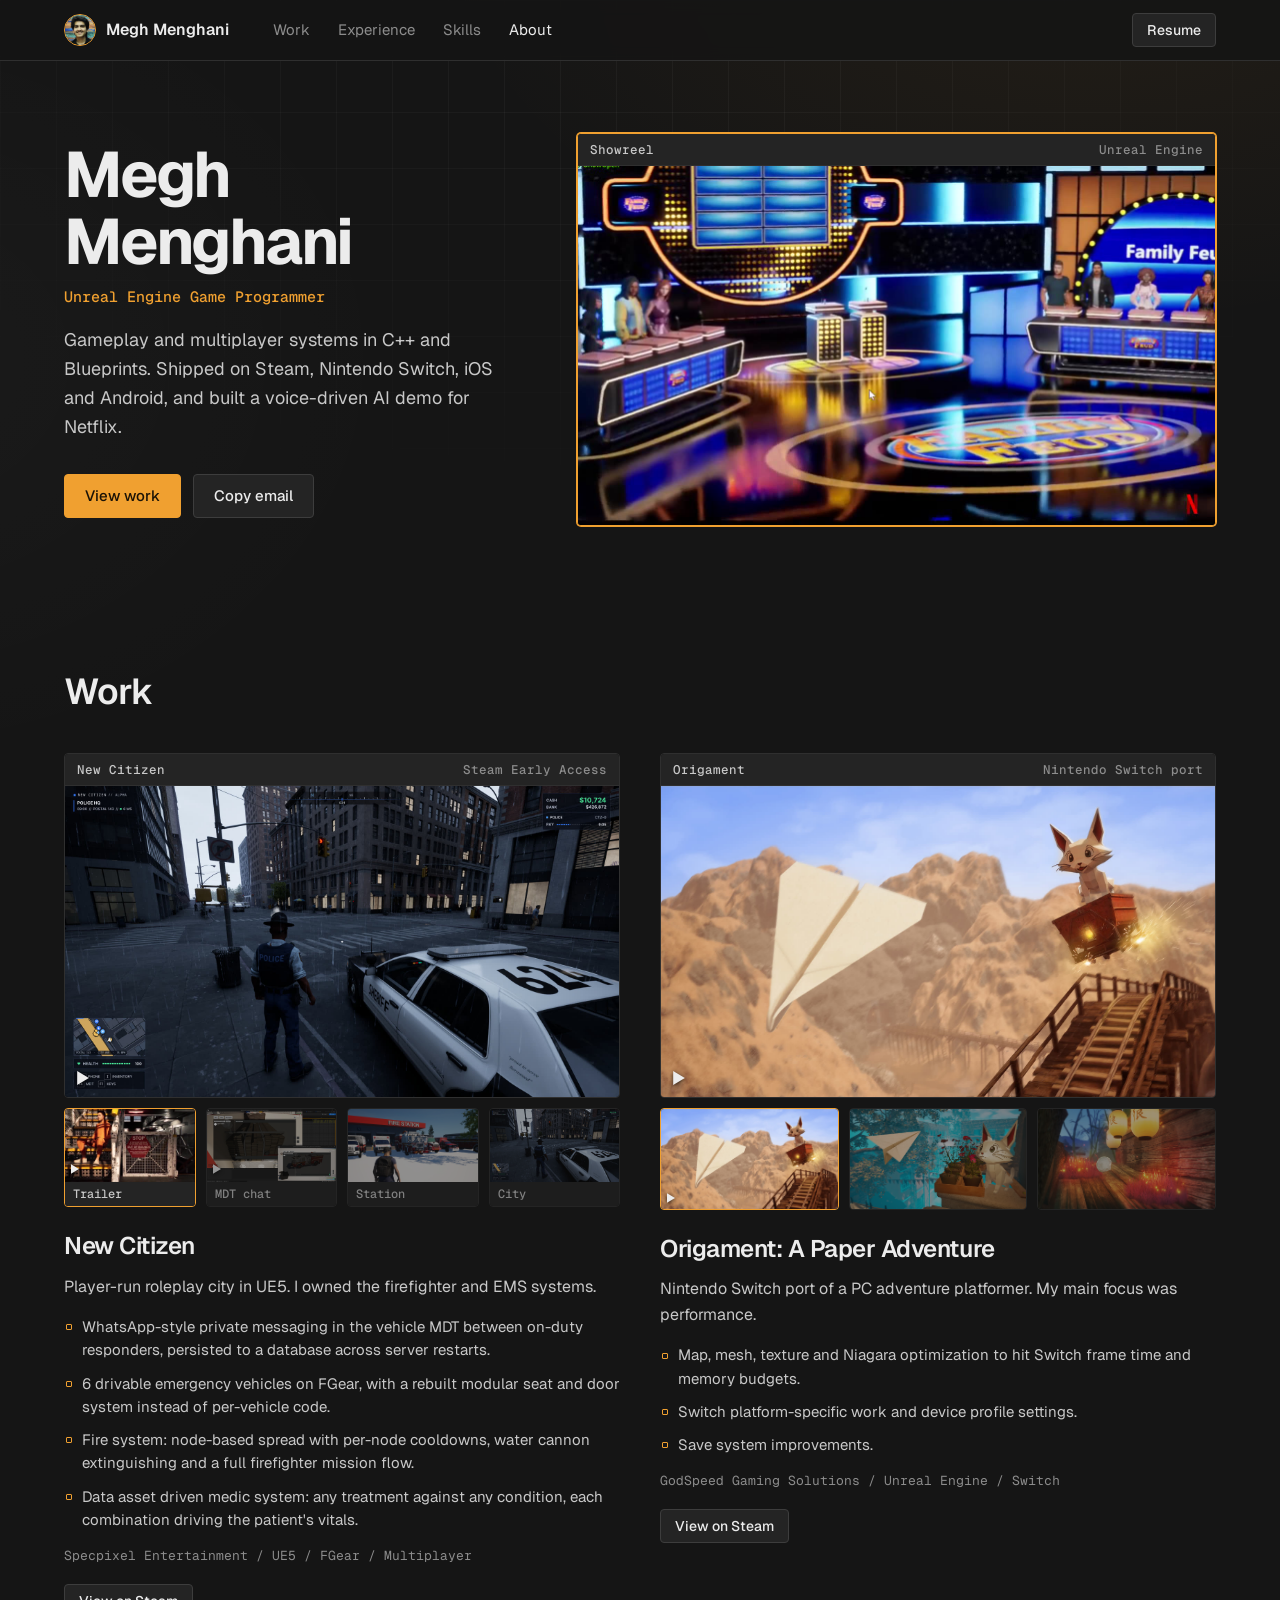
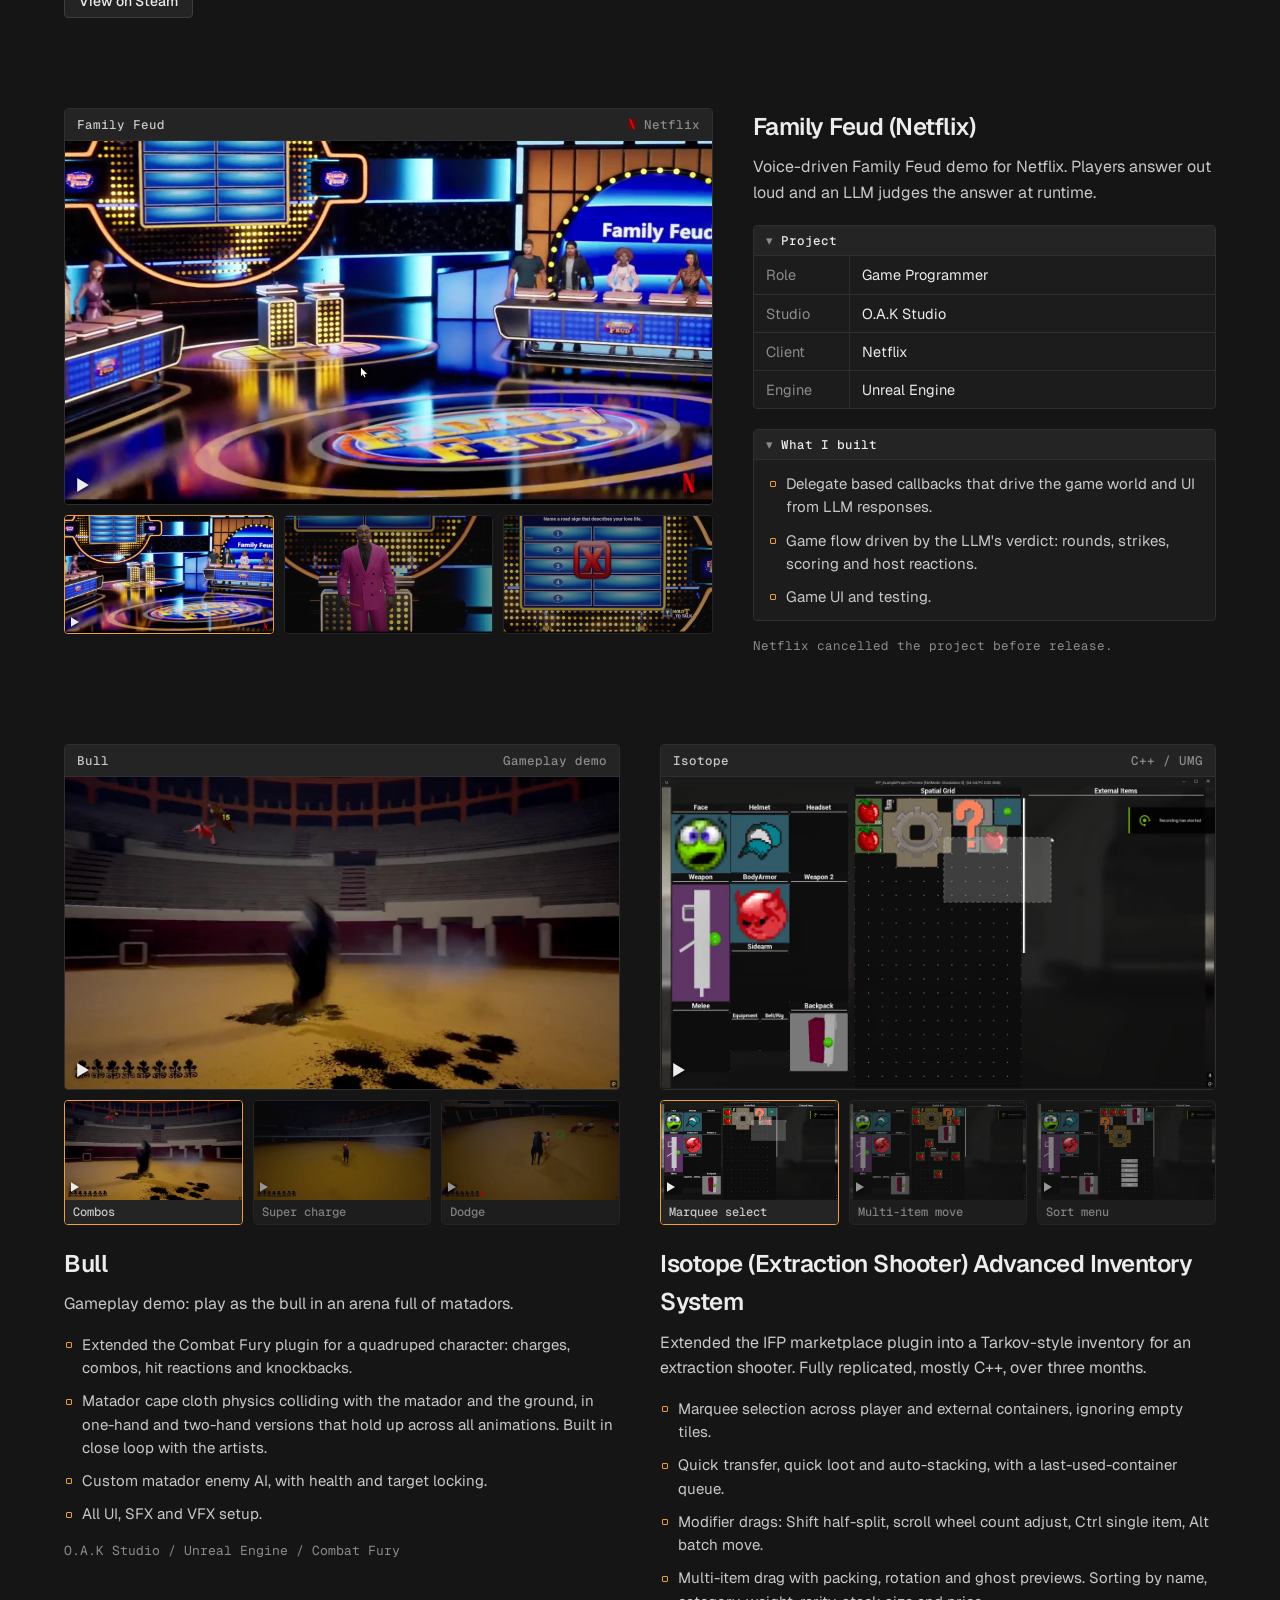
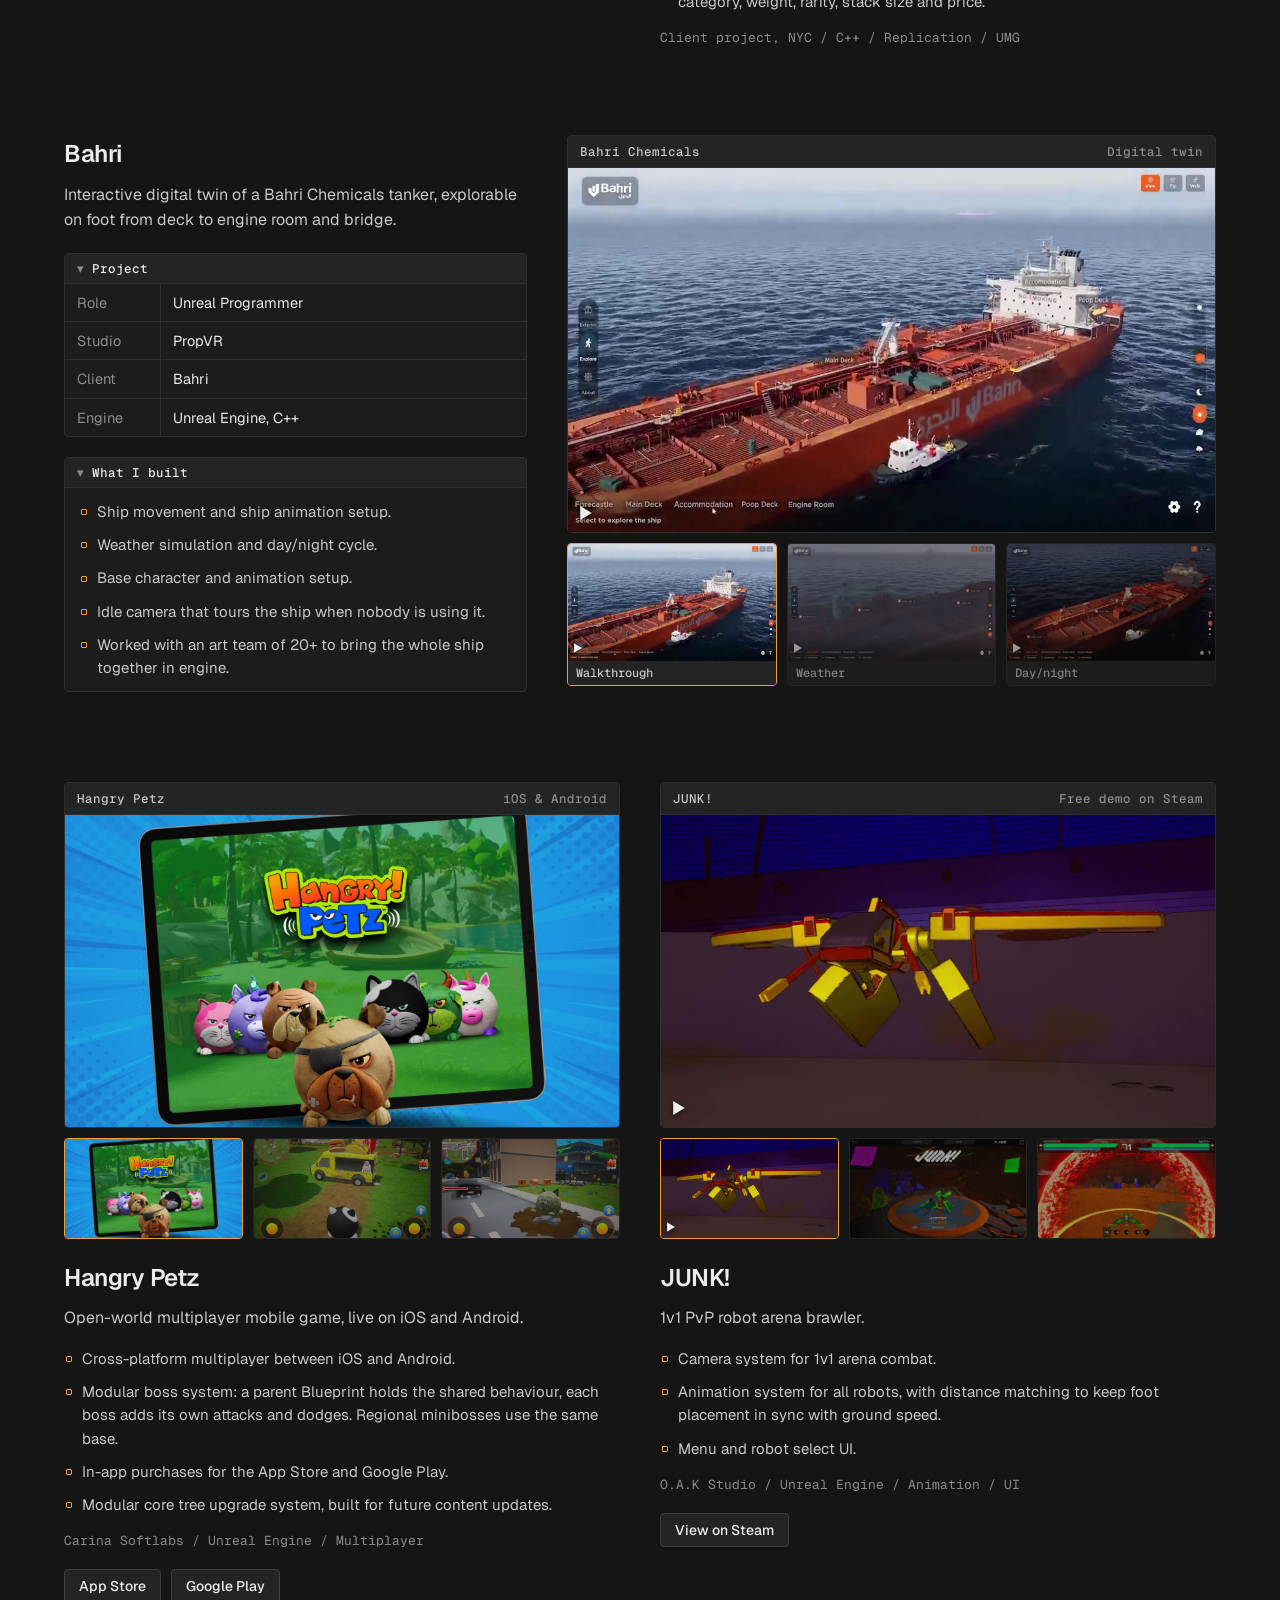
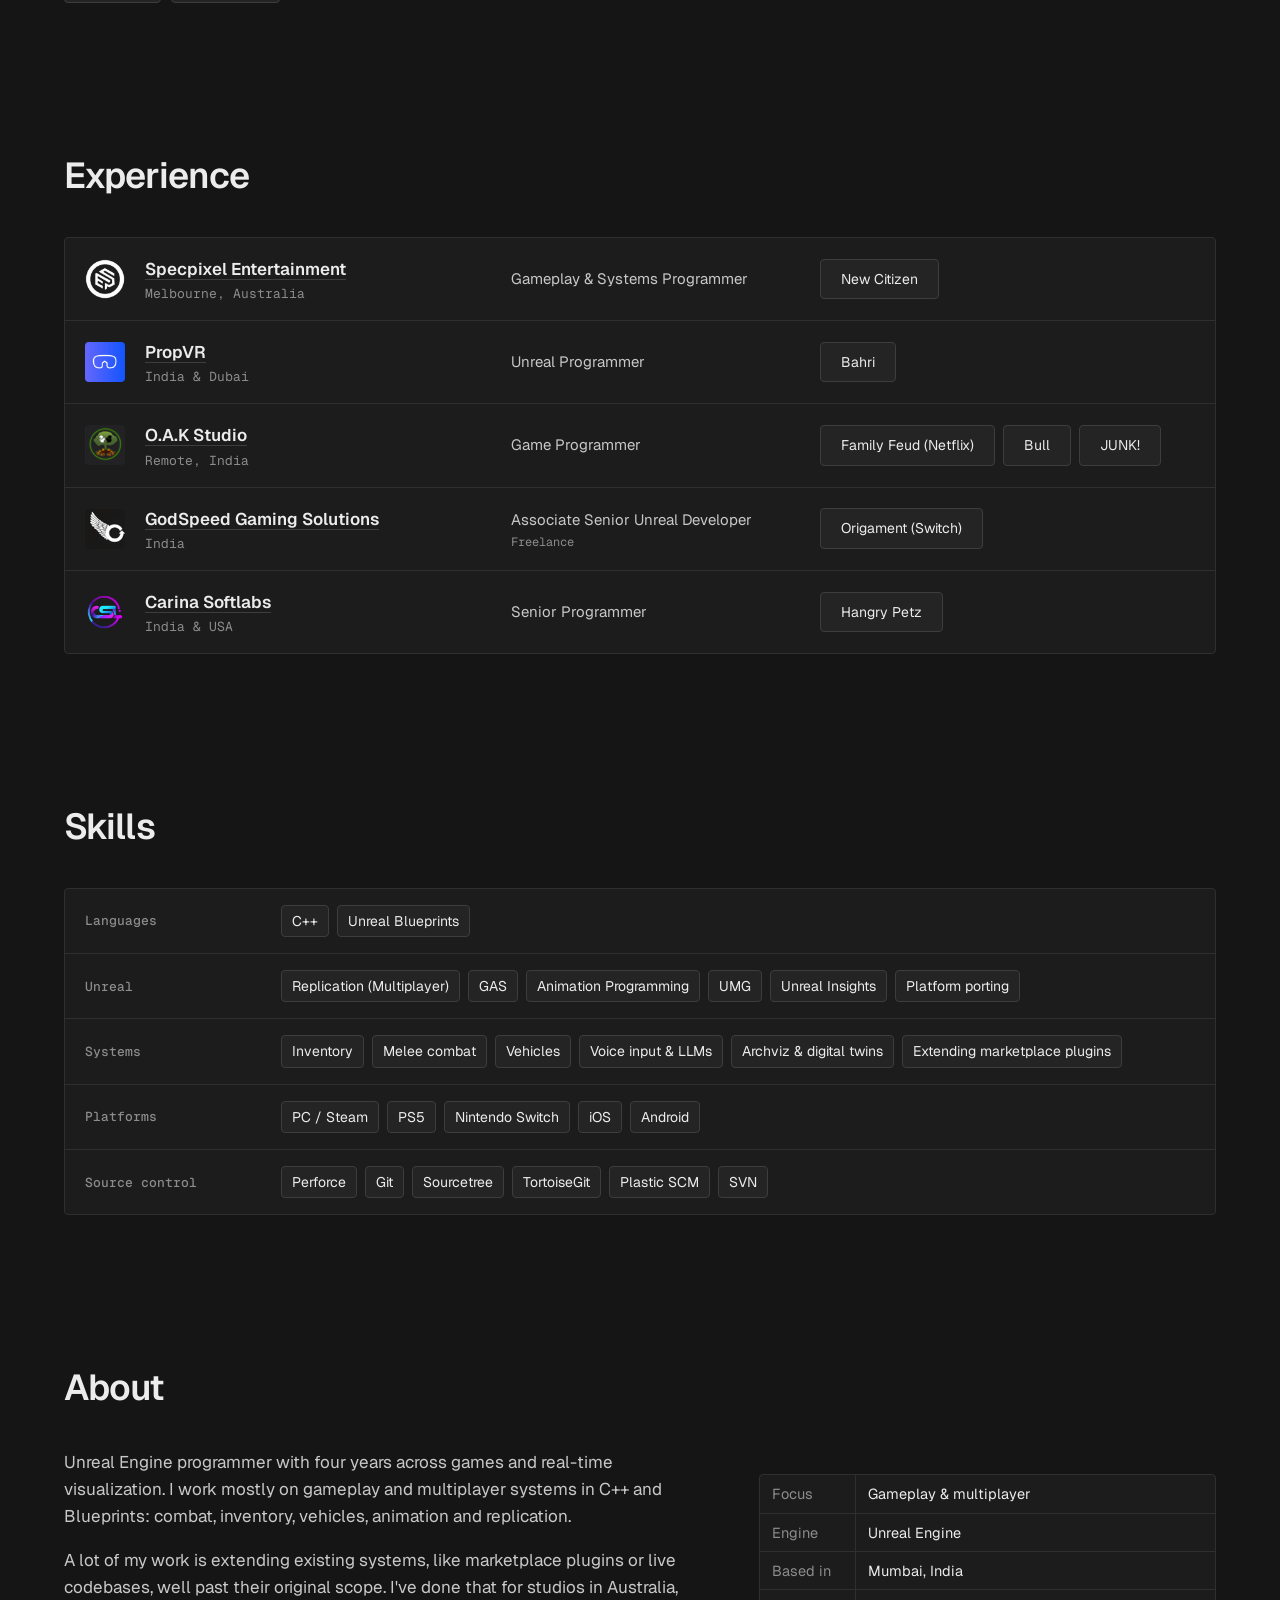
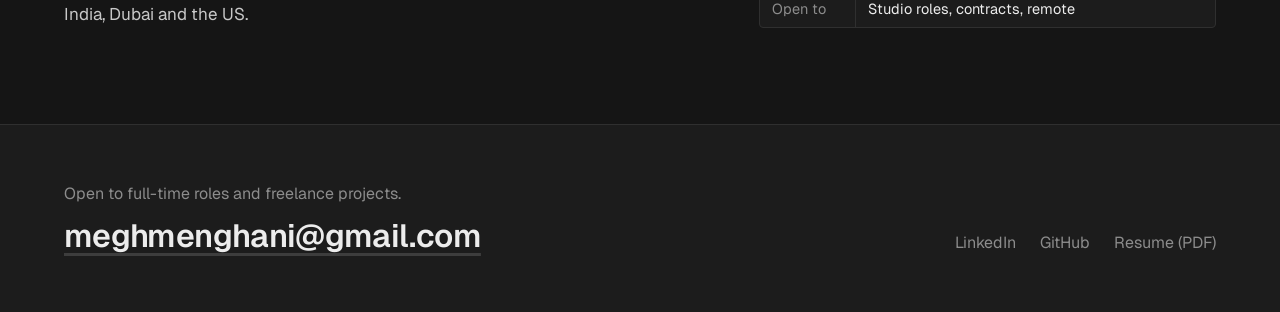
==== commit f42b27c6: "Game Programmer title, new hero and footer copy, link preview image" ====
--- a/index.html
+++ b/index.html
@@ -3,11 +3,17 @@
 <head>
   <meta charset="UTF-8">
   <meta name="viewport" content="width=device-width, initial-scale=1.0">
-  <title>Megh Menghani | Unreal Engine Programmer</title>
+  <title>Megh Menghani | Unreal Engine Game Programmer</title>
   <meta name="description" content="Megh Menghani builds gameplay systems in Unreal Engine. Work on Steam, Nintendo Switch, mobile, Netflix and real-time visualization.">
-  <meta property="og:title" content="Megh Menghani | Unreal Engine Programmer">
+  <meta property="og:type" content="website">
+  <meta property="og:url" content="https://megh-menghani.github.io/">
+  <meta property="og:title" content="Megh Menghani | Unreal Engine Game Programmer">
   <meta property="og:description" content="Gameplay and multiplayer systems in Unreal Engine C++.">
-  <meta property="og:image" content="assets/images/showreel.jpg">
+  <meta property="og:image" content="https://megh-menghani.github.io/assets/images/og-image.jpg">
+  <meta property="og:image:width" content="1200">
+  <meta property="og:image:height" content="627">
+  <meta property="og:image:alt" content="Megh Menghani, Unreal Engine Game Programmer, with Bull, Family Feud and Bahri project shots">
+  <meta name="twitter:card" content="summary_large_image">
   <meta name="theme-color" content="#151515">
   <link rel="icon" type="image/png" href="assets/images/favicon.png">
 
@@ -38,8 +44,8 @@
     <section class="hero container">
       <div class="hero-copy">
         <h1>Megh Menghani</h1>
-        <p class="hero-role">Unreal Engine gameplay programmer</p>
-        <p class="hero-sub">Gameplay and multiplayer systems in C++ and Blueprints. Shipped on Steam, Nintendo Switch, iOS and Android, plus an LLM voice demo for Netflix.</p>
+        <p class="hero-role">Unreal Engine Game Programmer</p>
+        <p class="hero-sub">Gameplay and multiplayer systems in C++ and Blueprints. Shipped on Steam, Nintendo Switch, iOS and Android, and built a voice-driven AI demo for Netflix.</p>
         <div class="hero-actions">
           <a href="#work" class="btn btn-primary">View work</a>
           <button type="button" class="btn btn-ghost js-copy-email">Copy email</button>
@@ -421,7 +427,7 @@
   <footer class="footer">
     <div class="container footer-inner">
       <div>
-        <p class="footer-lead">Hiring for Unreal gameplay or multiplayer work?</p>
+        <p class="footer-lead">Open to full-time roles and freelance projects.</p>
         <button type="button" class="footer-email js-copy-email">meghmenghani@gmail.com</button>
       </div>
       <nav class="footer-links" aria-label="Elsewhere">
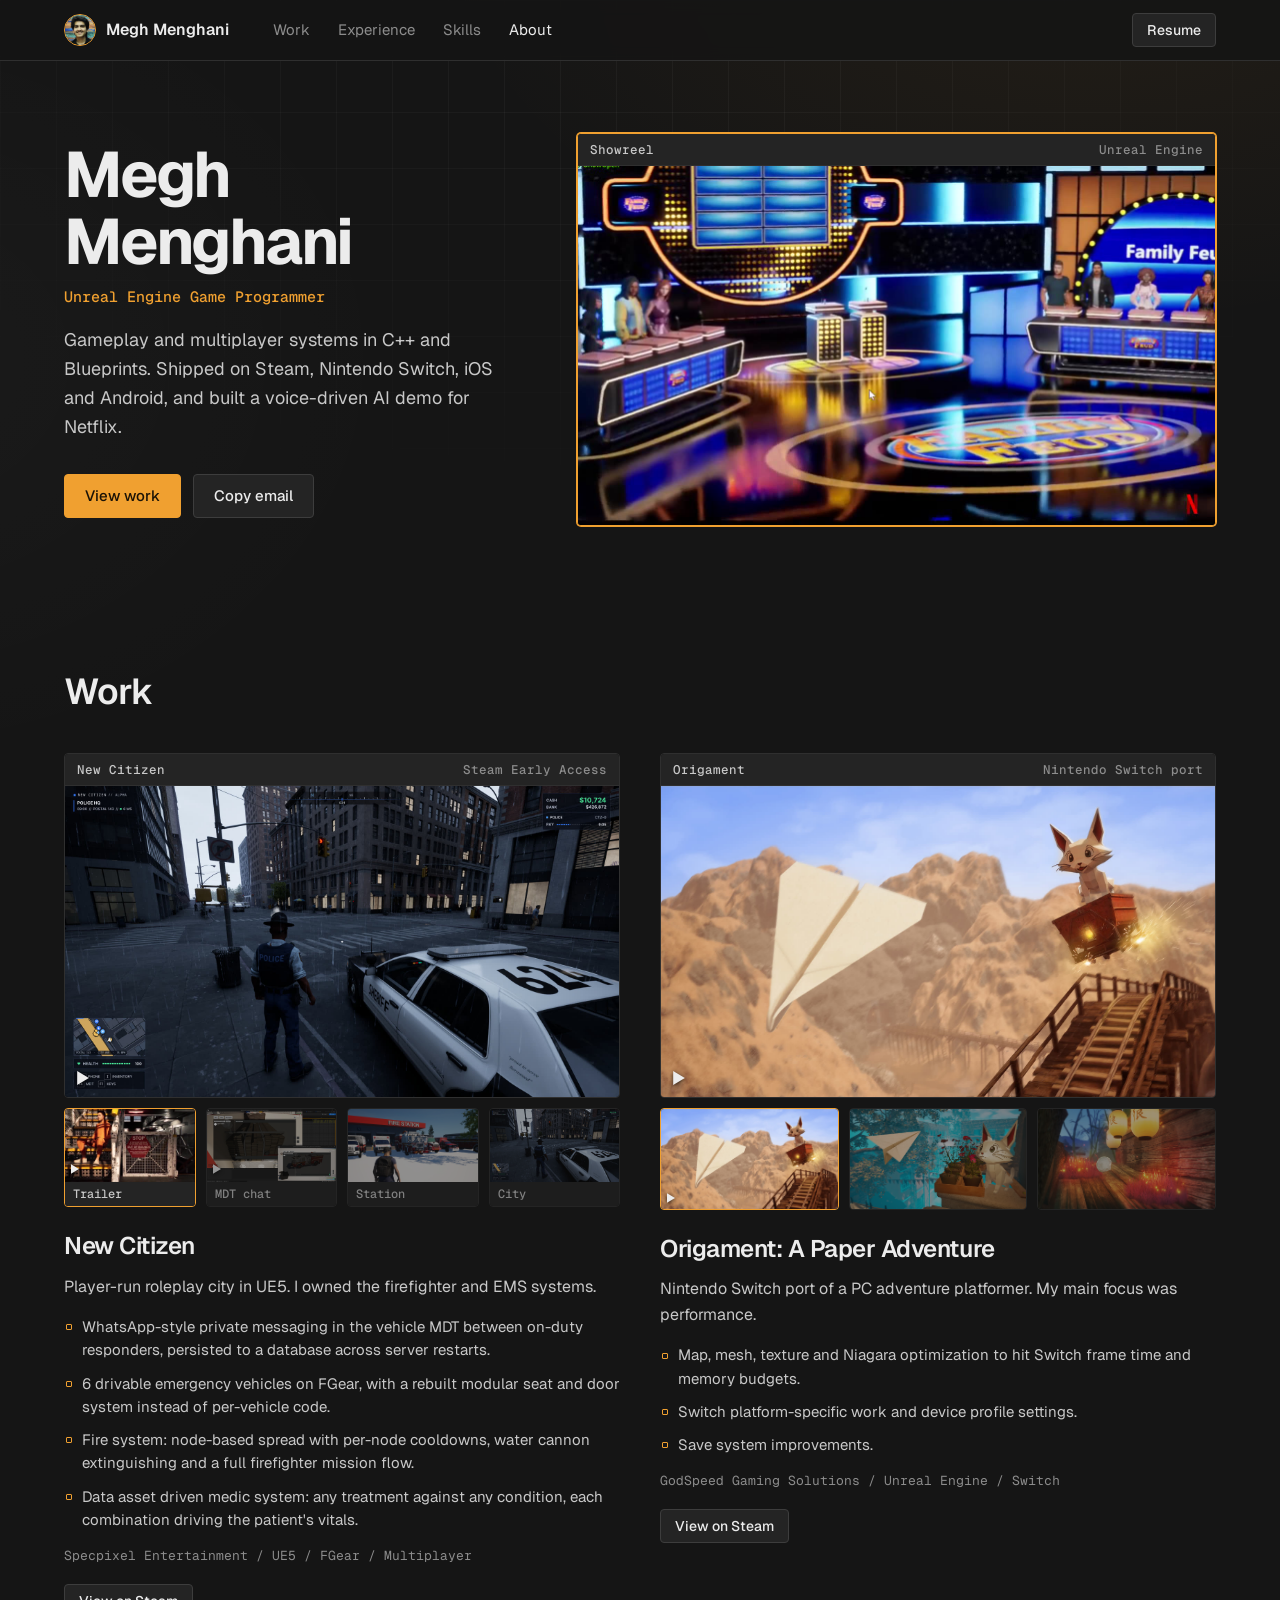
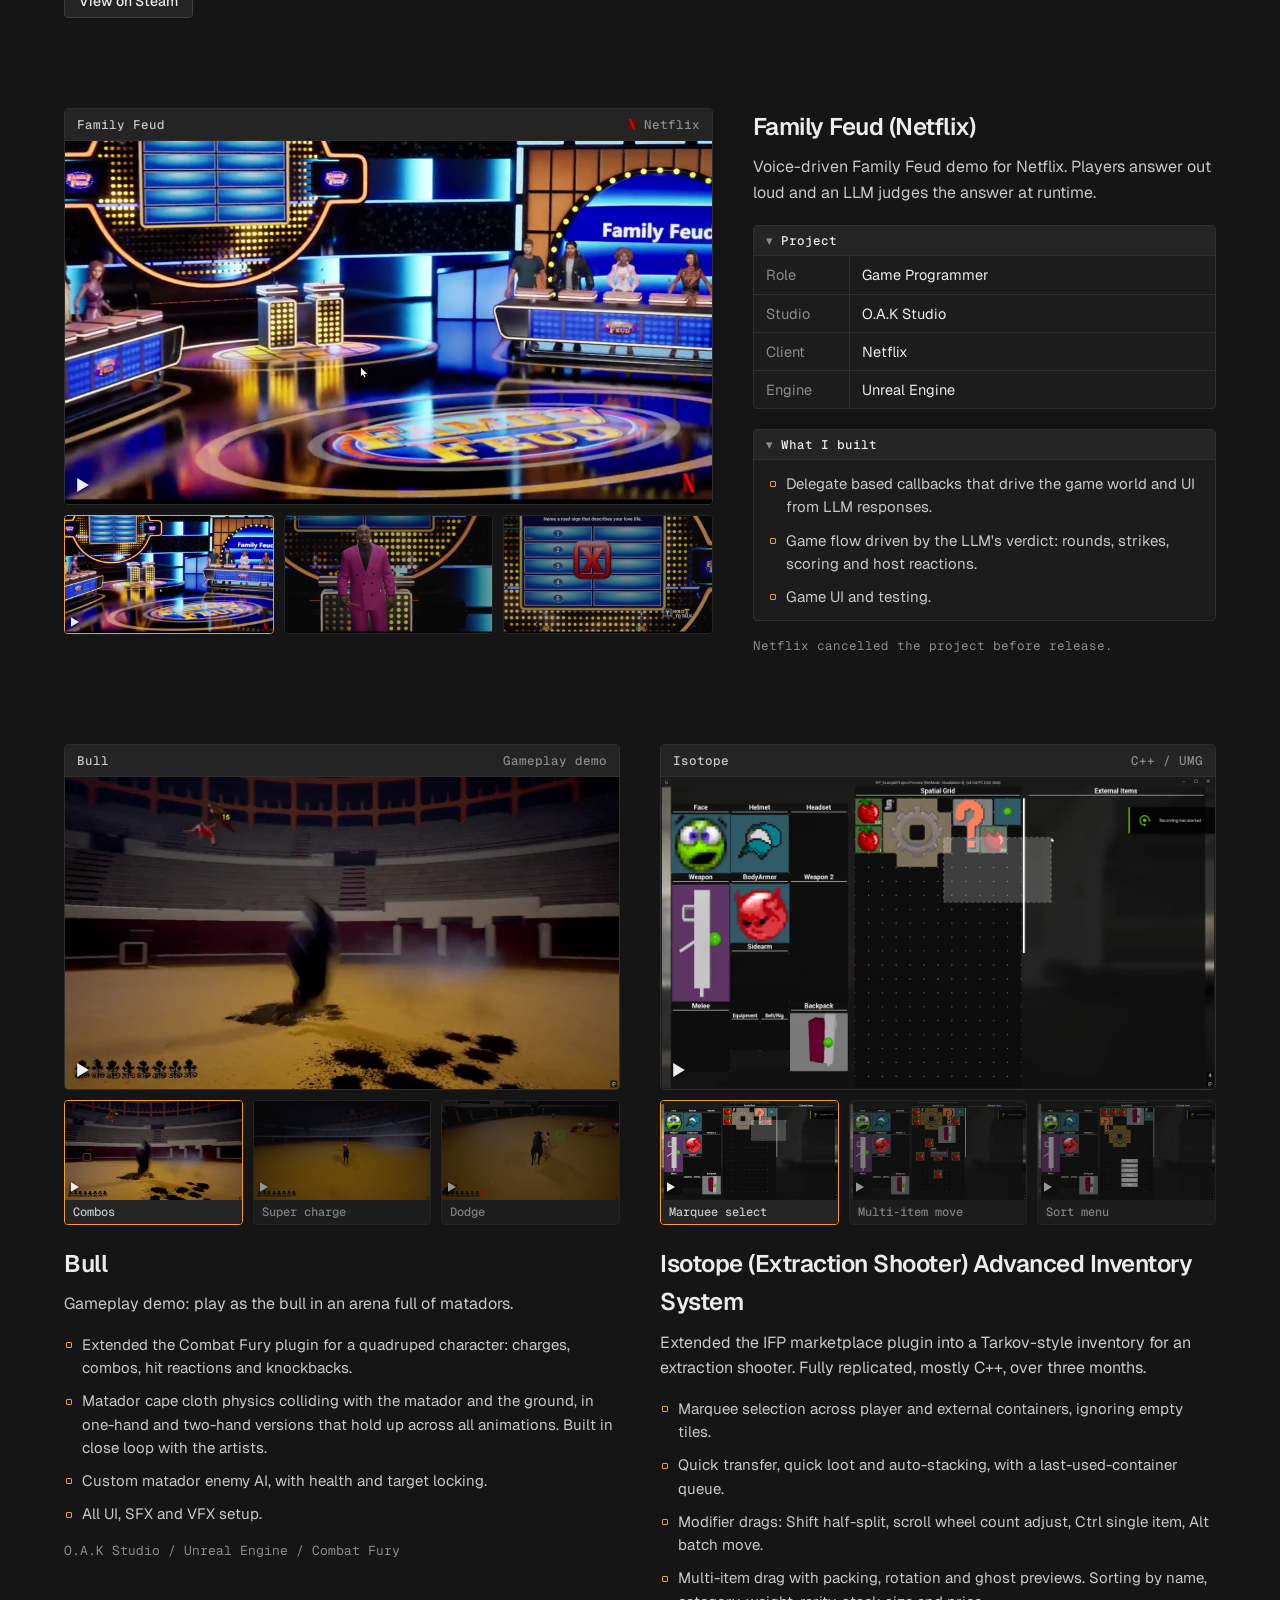
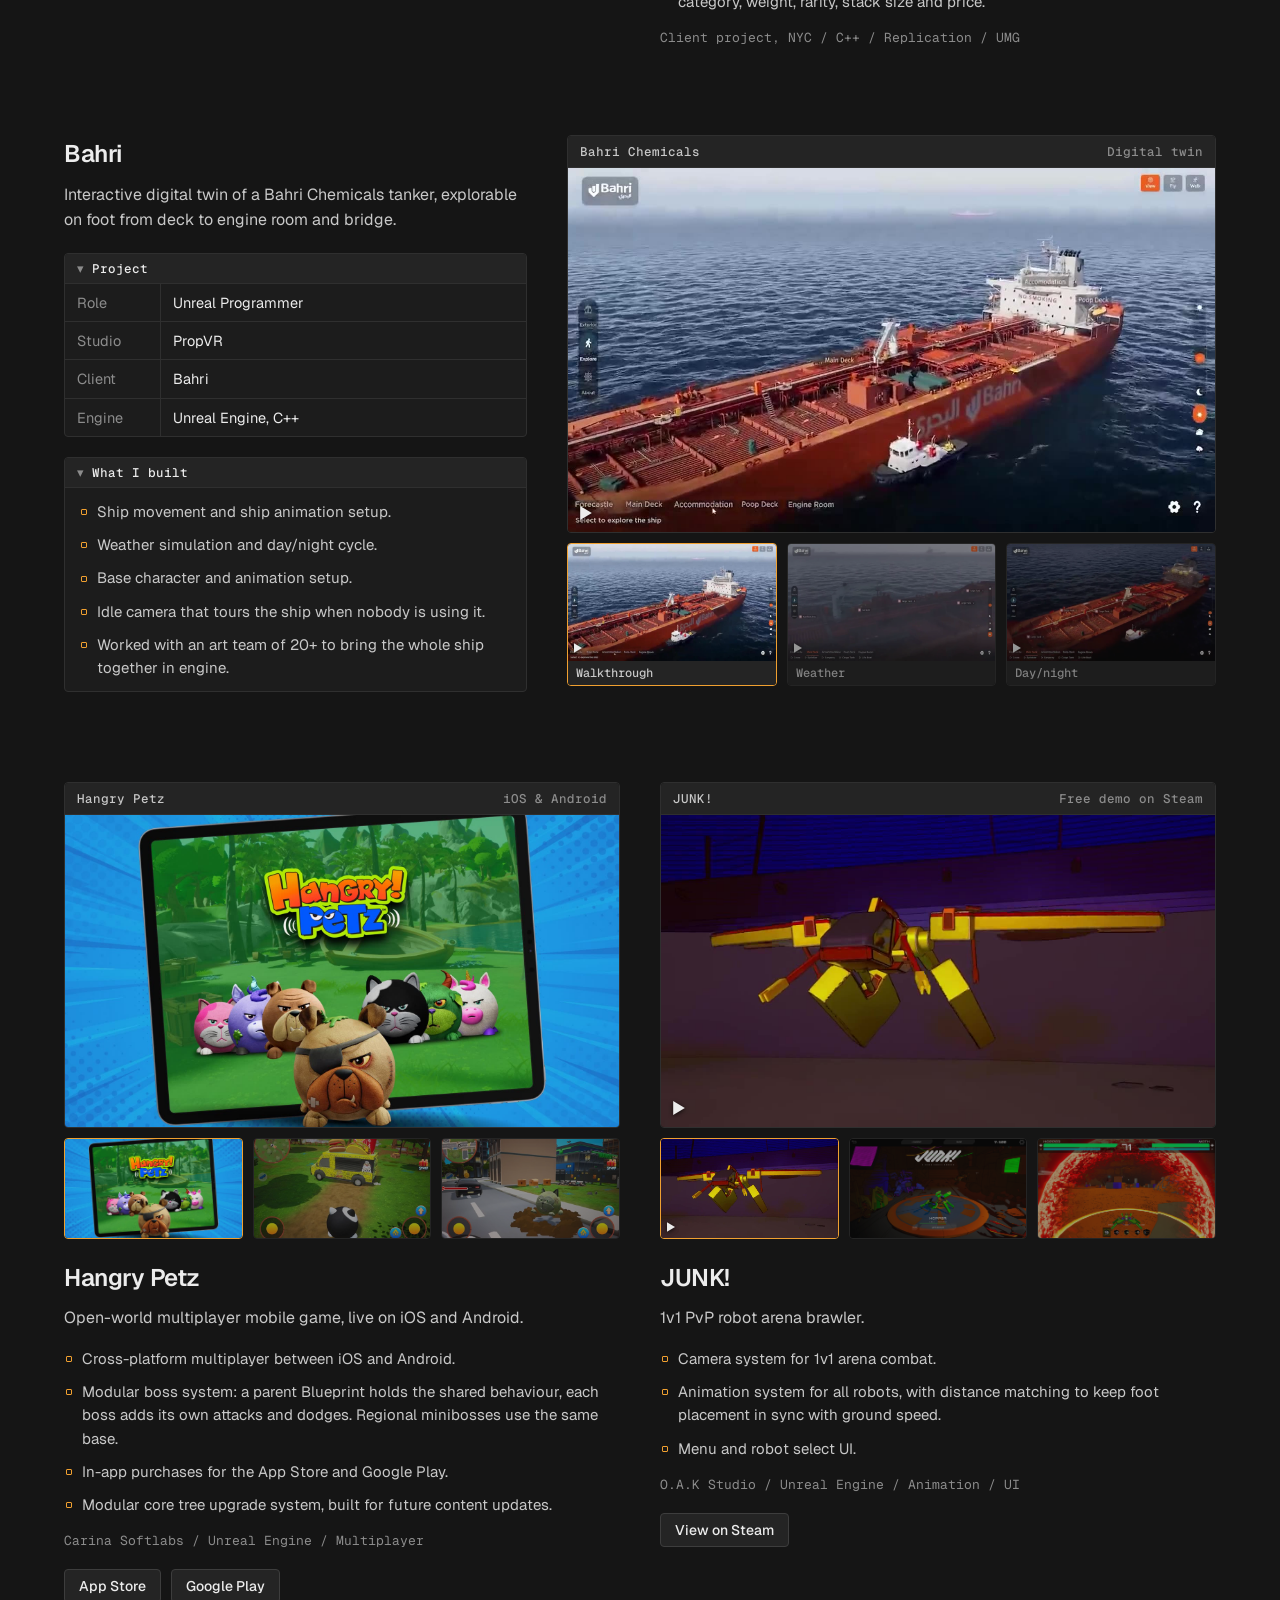
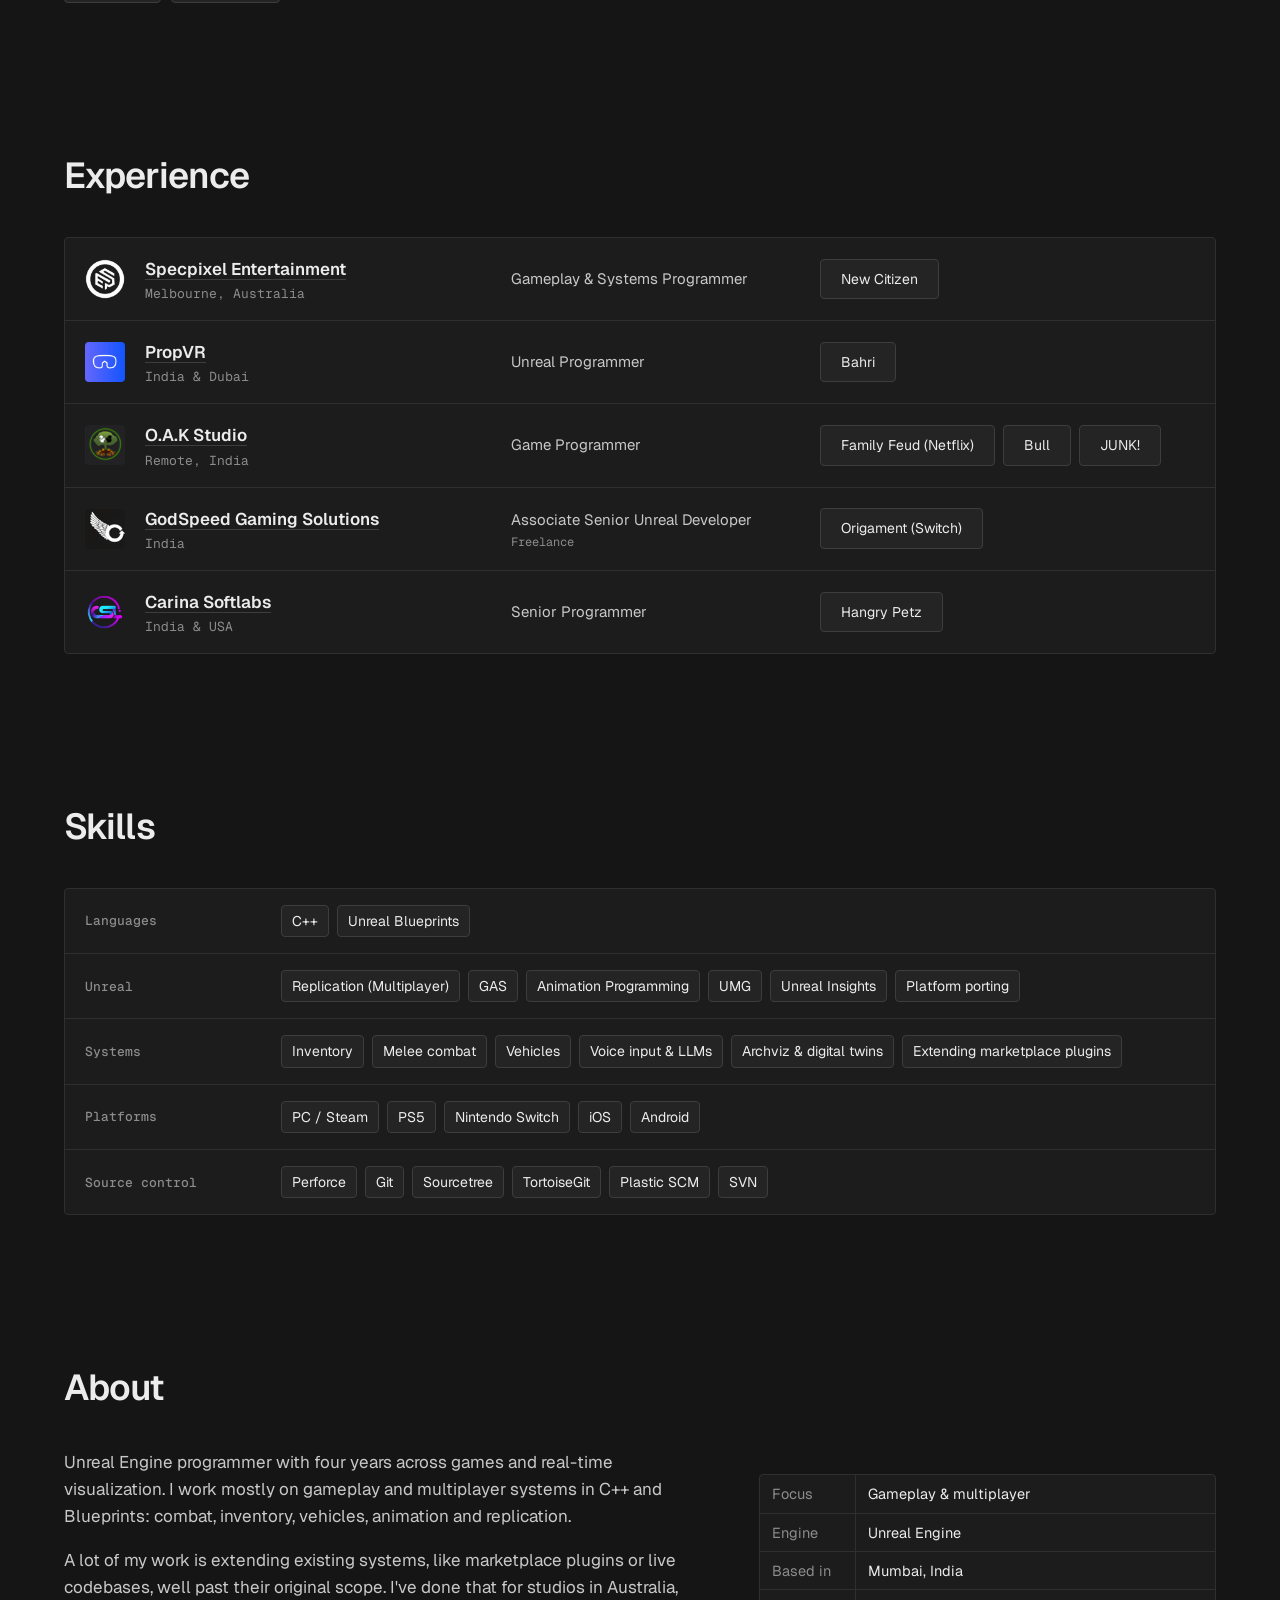
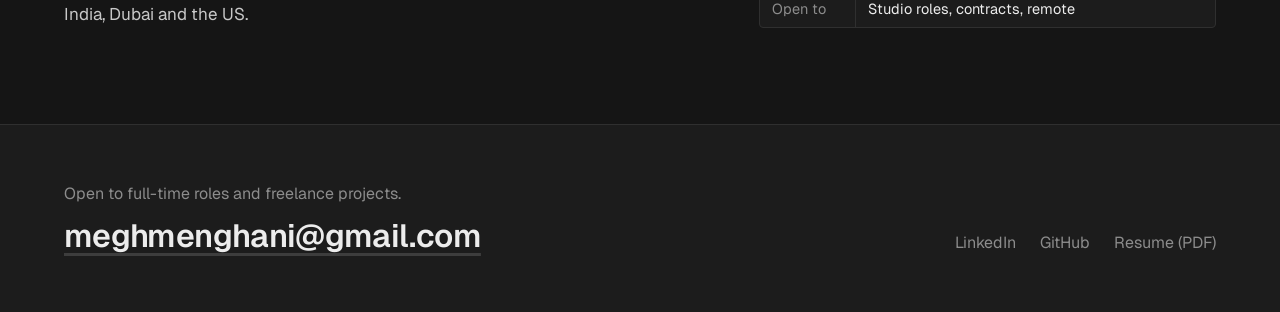
==== commit 22d622ed: "Add GoatCounter visit stats" ====
--- a/index.html
+++ b/index.html
@@ -441,5 +441,6 @@
   <div id="toast" class="toast" role="status" aria-live="polite">Email copied</div>
 
   <script src="js/main.js?v=5"></script>
+  <script data-goatcounter="https://meghmenghani.goatcounter.com/count" async src="//gc.zgo.at/count.js"></script>
 </body>
 </html>
